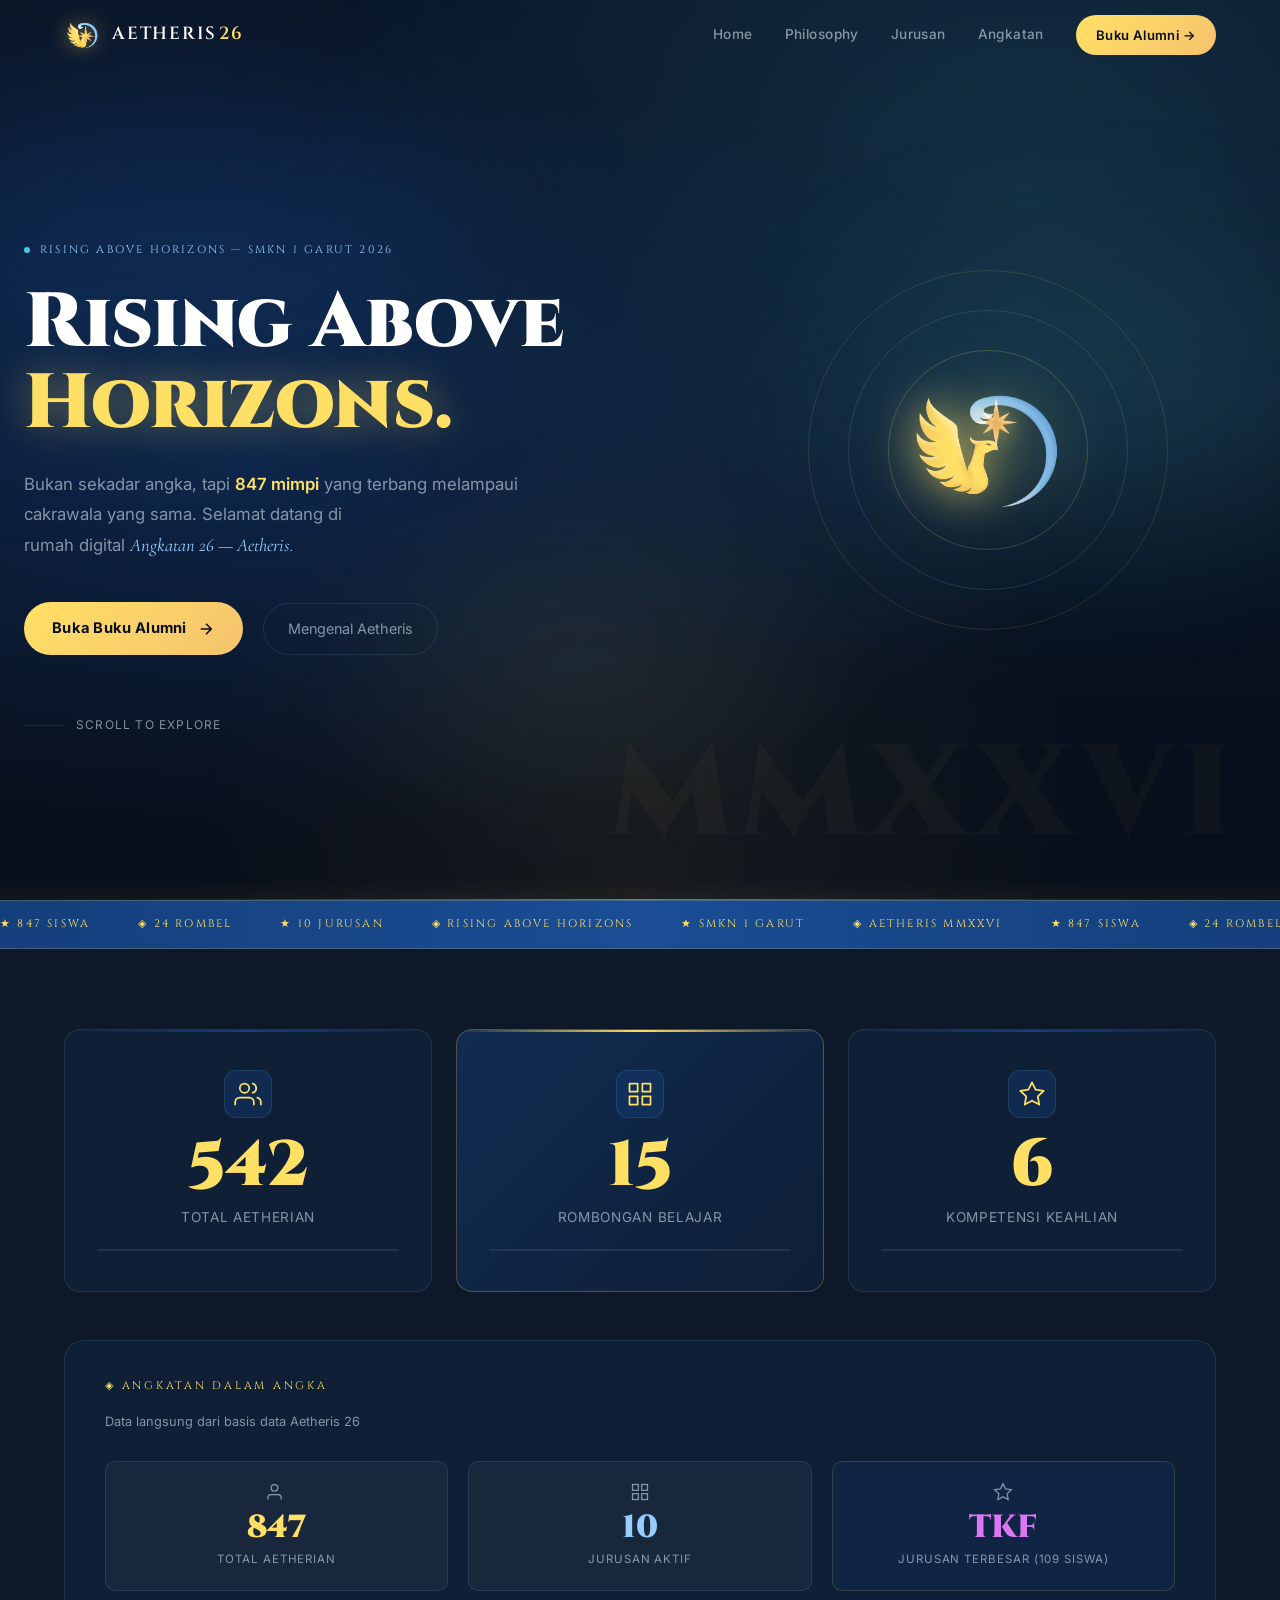
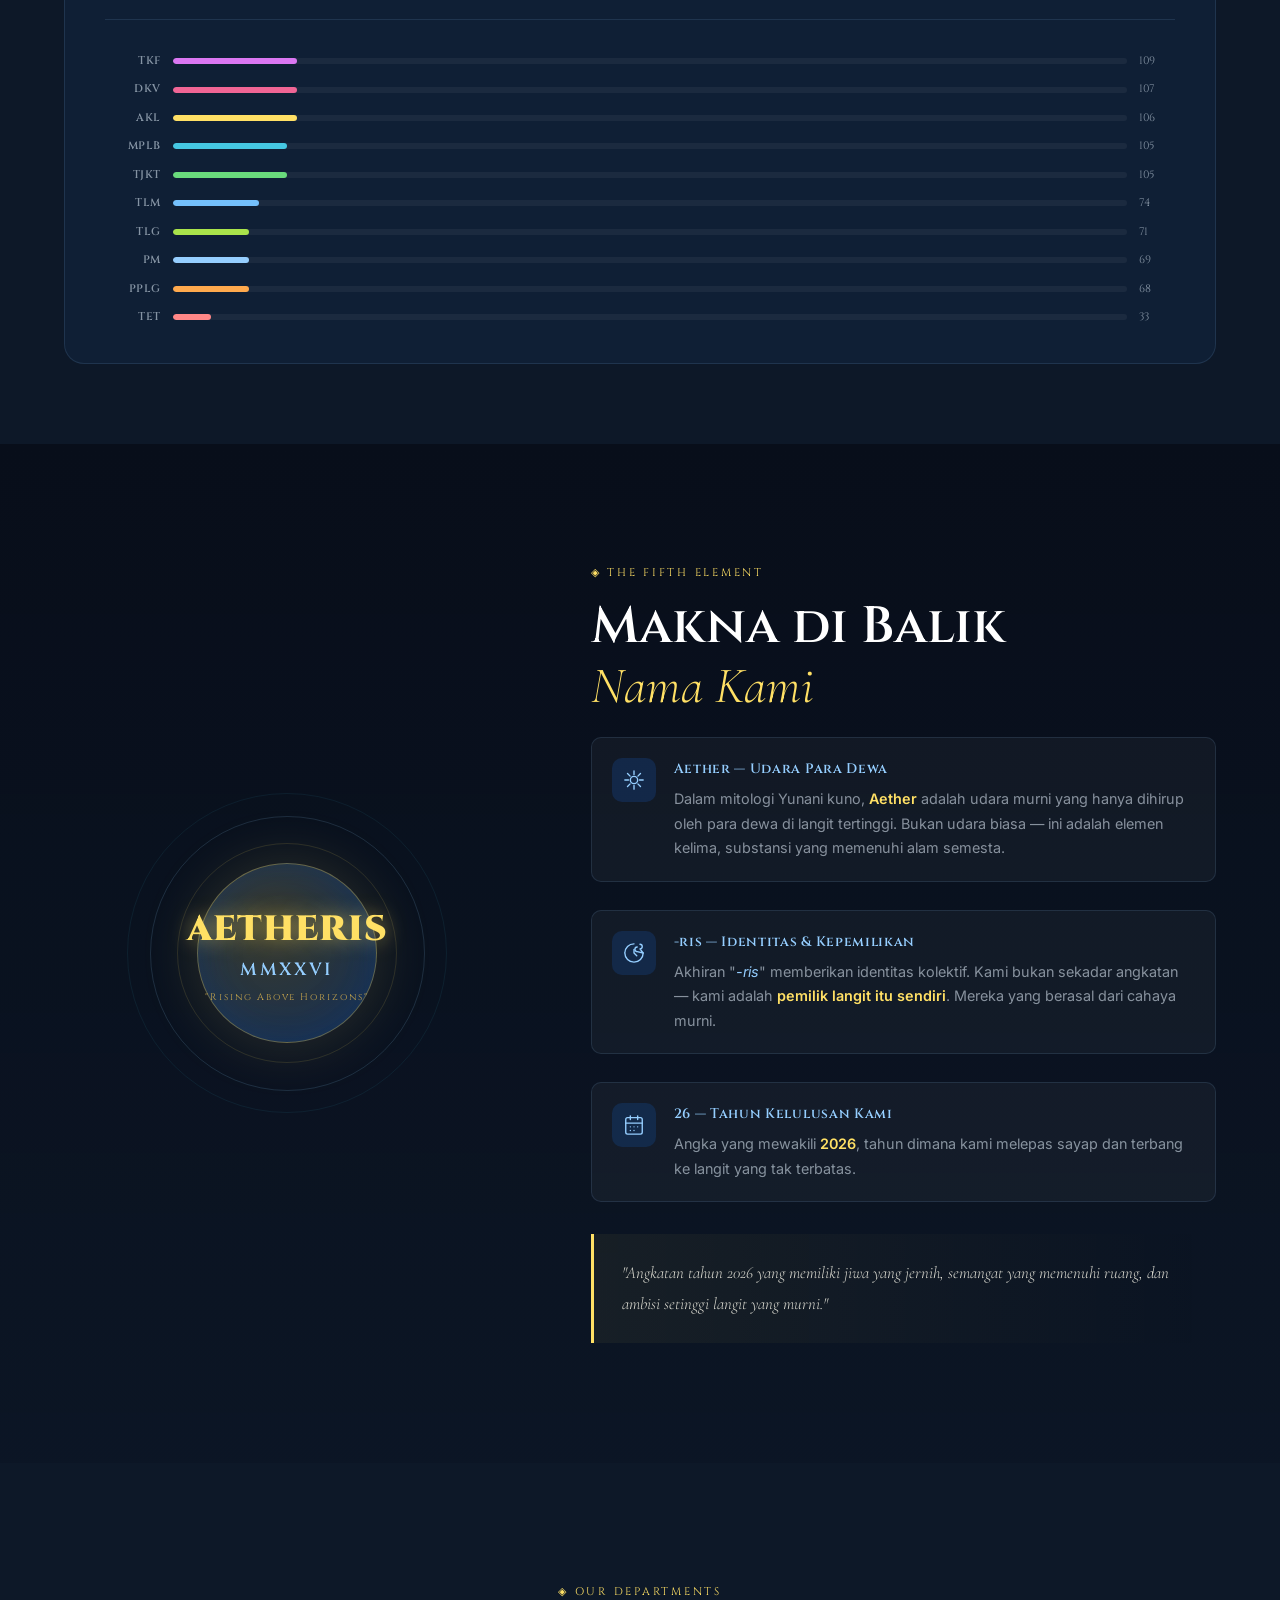
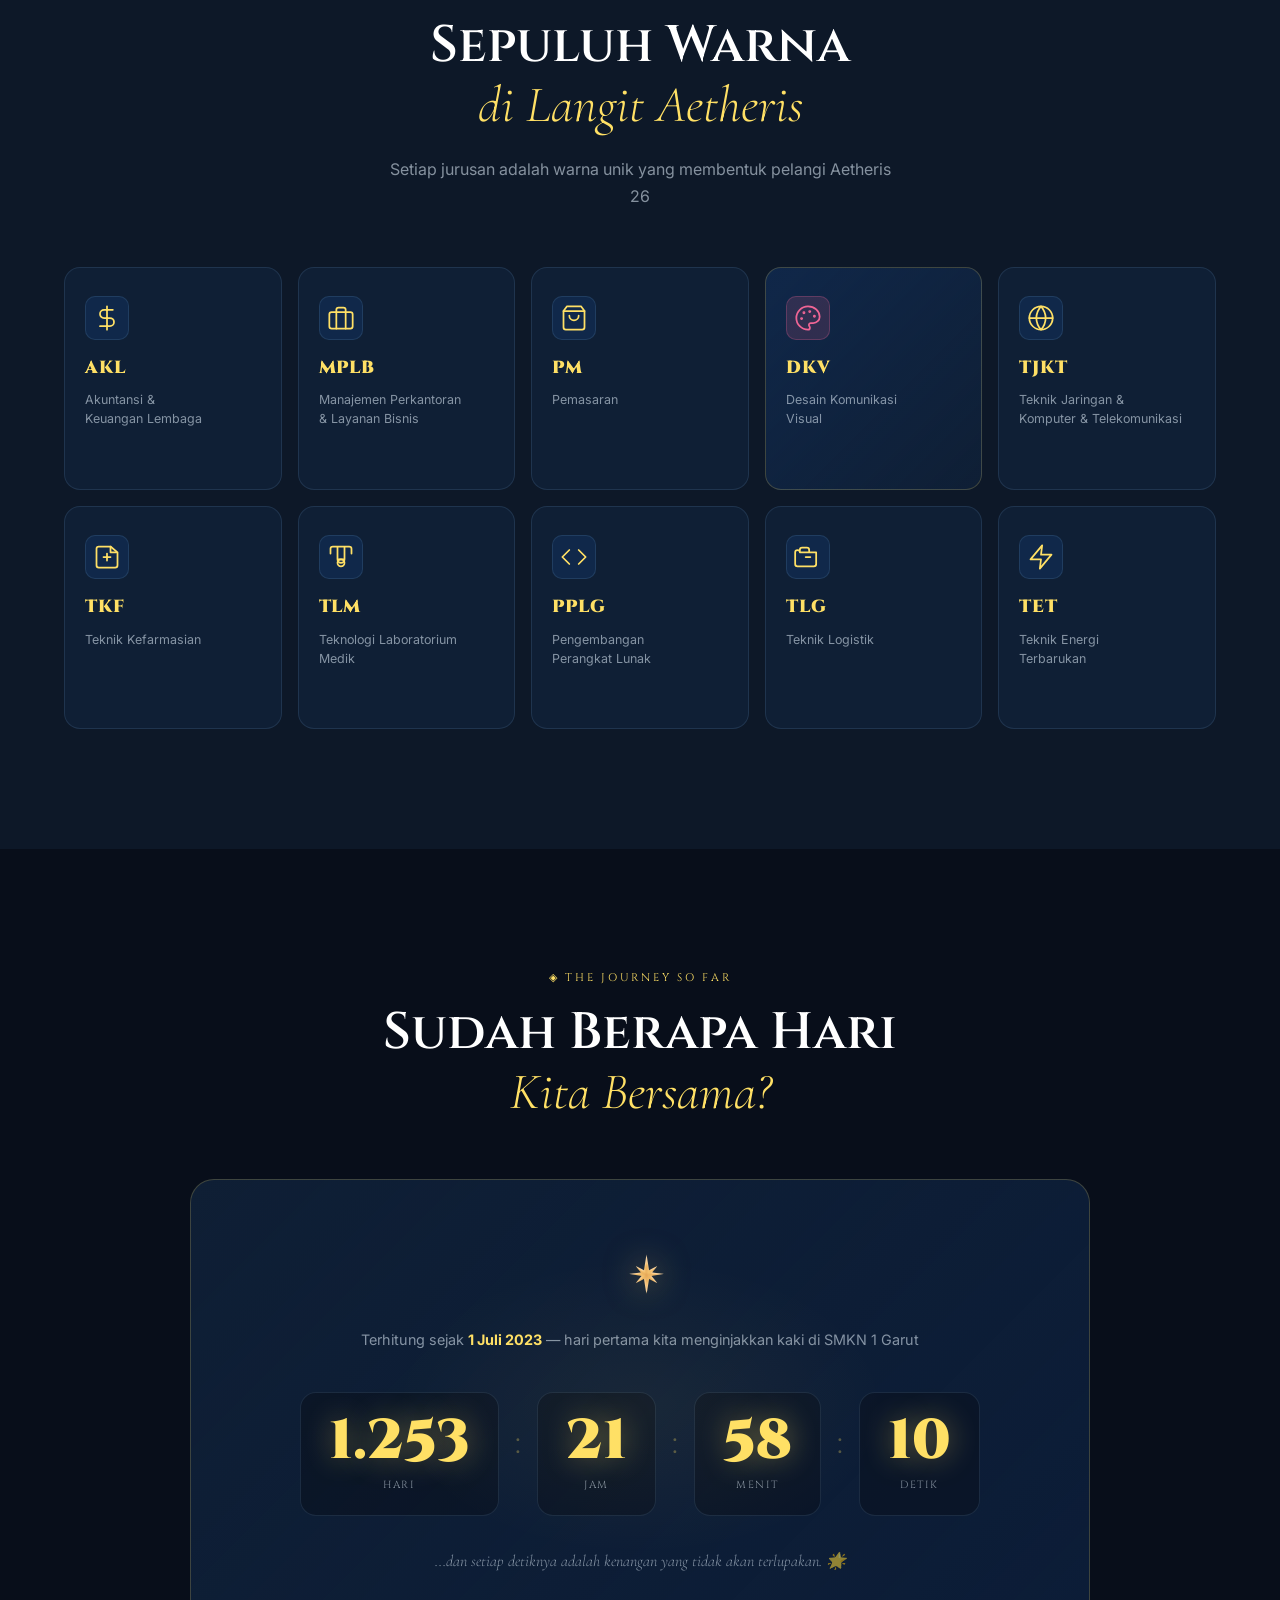
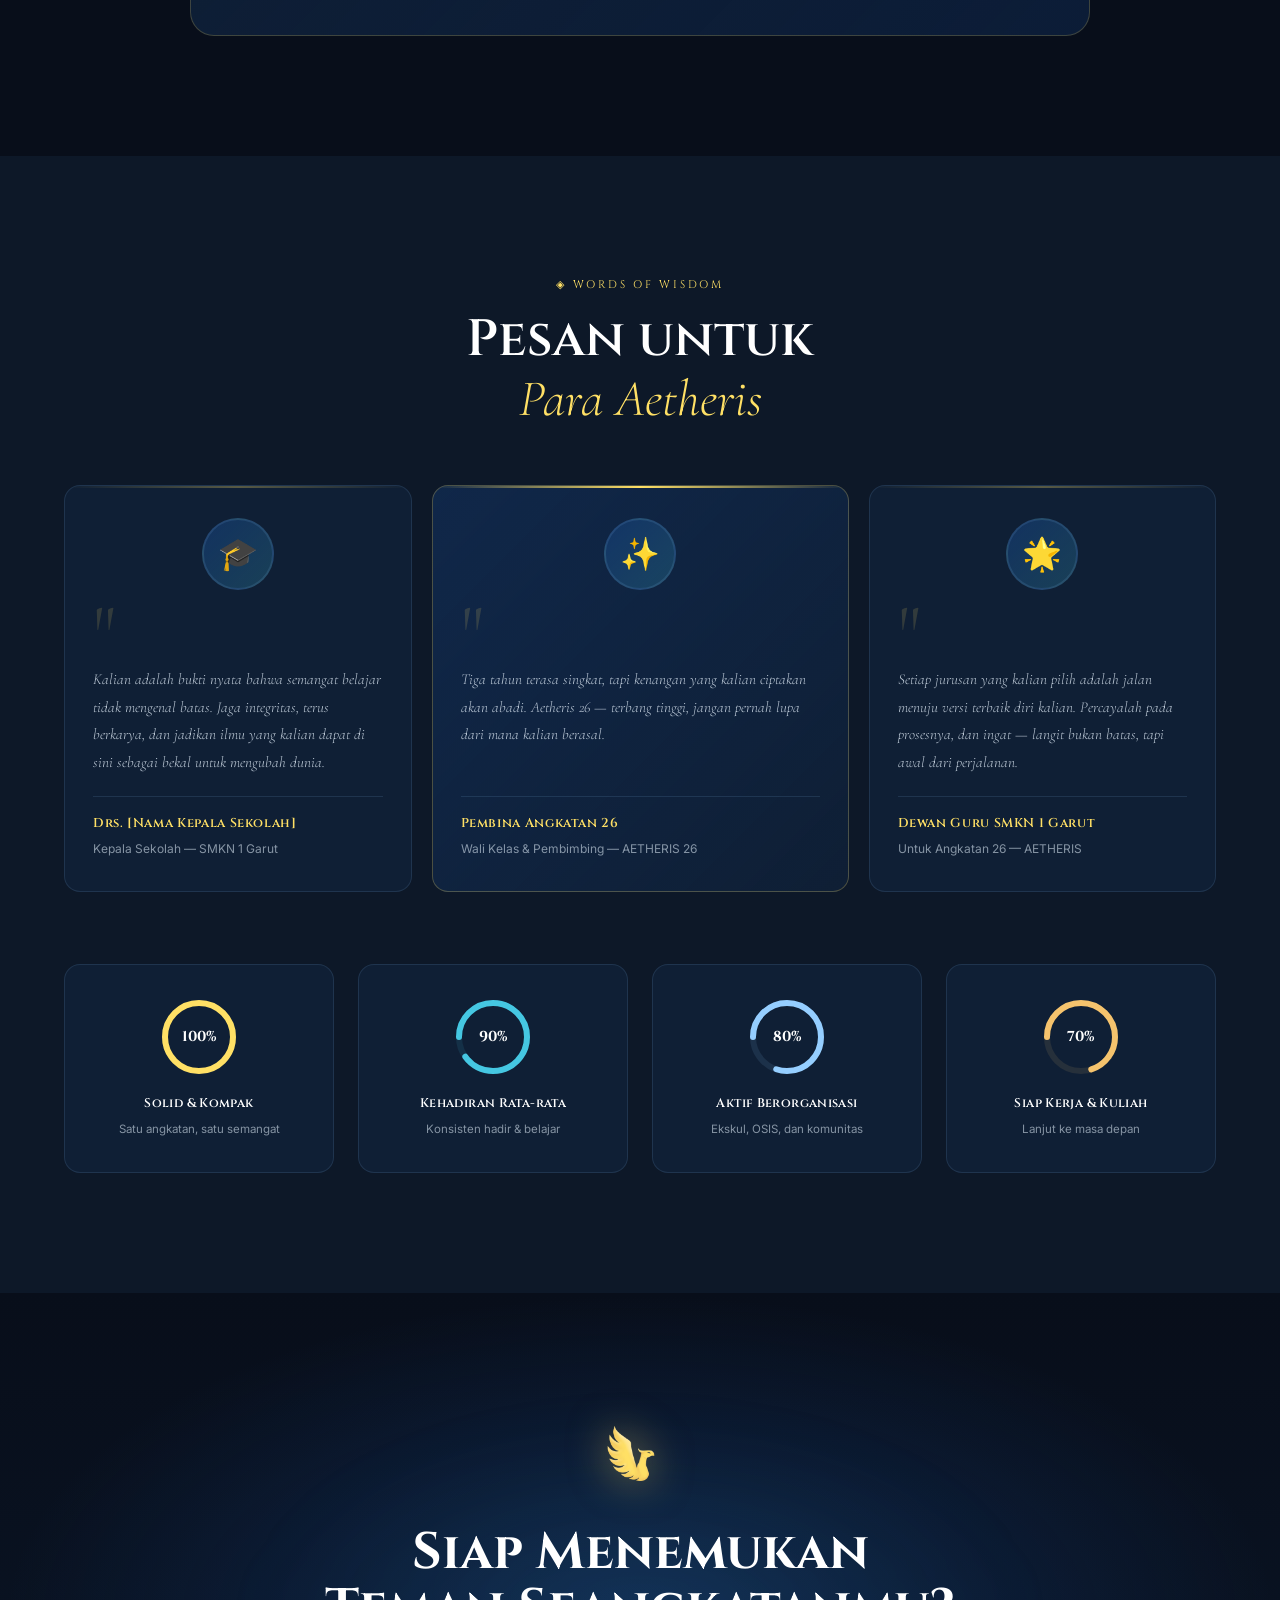
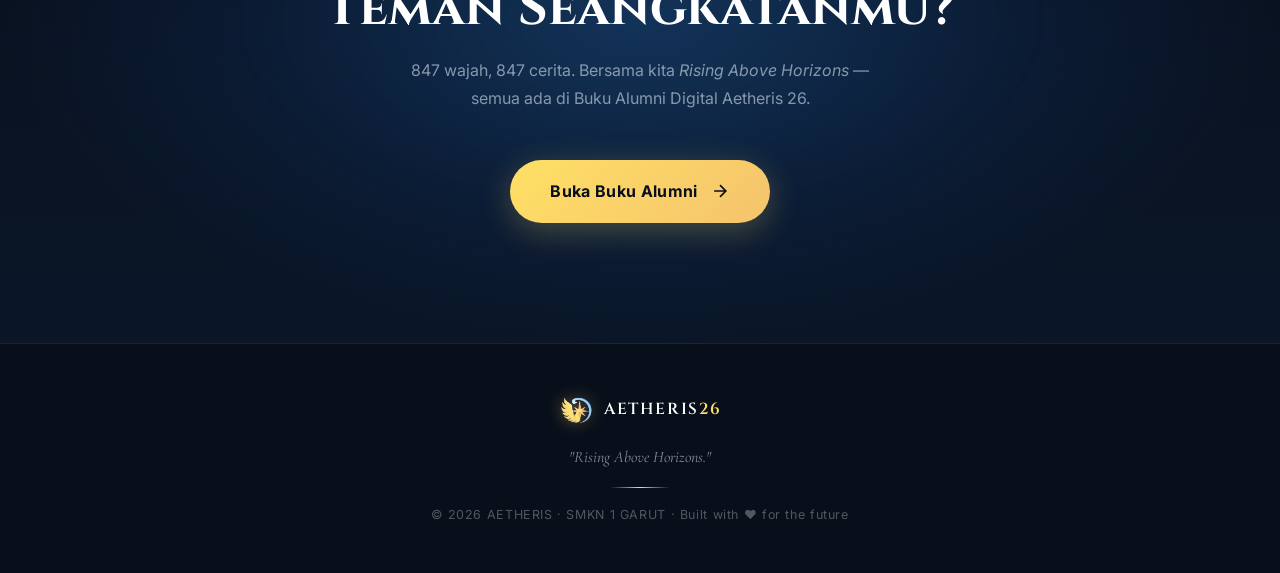
==== index.html @ dcb3aca0 "Add files via upload" ====
<!DOCTYPE html>
<html lang="id">
<head>
    <meta charset="UTF-8">
    <meta name="viewport" content="width=device-width, initial-scale=1.0">
    <title>AETHERIS 26 | Rising Above Horizons</title>
    <link rel="preconnect" href="https://fonts.googleapis.com">
    <link href="https://fonts.googleapis.com/css2?family=Cinzel:wght@400;600;900&family=Inter:wght@300;400;500;600&family=Cormorant+Garamond:ital,wght@0,300;0,600;1,300;1,600&display=swap" rel="stylesheet">
    <link rel="stylesheet" href="assets/css/main.css">
</head>
<body>

    <!-- Particle Canvas Background -->
    <canvas id="starfield" class="starfield"></canvas>

    <!-- NAV -->
    <nav class="glass-nav" id="mainNav">
        <div class="nav-inner">
            <div class="logo">
                <div class="logo-icon">
                    <img src="assets/images/logo-aetheris.png" alt="Aetheris 26 Logo" class="logo-img">
                </div>
                <span class="logo-text">AETHERIS<em>26</em></span>
            </div>
            <div class="nav-links">
                <a href="#hero">Home</a>
                <a href="#philosophy">Philosophy</a>
                <a href="#departments">Jurusan</a>
                <a href="#stats">Angkatan</a>
                <a href="gallery.html" class="nav-cta">Buku Alumni →</a>
            </div>
            <button class="hamburger" id="hamburger" aria-label="Menu">
                <span></span><span></span><span></span>
            </button>
        </div>
        <!-- Mobile Menu -->
        <div class="mobile-menu" id="mobileMenu">
            <a href="#hero">Home</a>
            <a href="#philosophy">Philosophy</a>
            <a href="#departments">Jurusan</a>
            <a href="#stats">Angkatan</a>
            <a href="gallery.html" class="mobile-cta">Buku Alumni →</a>
        </div>
    </nav>

    <!-- HERO SECTION -->
    <section id="hero" class="hero">
        <div class="hero-bg">
            <div class="aurora aurora-1"></div>
            <div class="aurora aurora-2"></div>
            <div class="aurora aurora-3"></div>
        </div>

        <!-- Floating Phoenix Emblem — real assets -->
        <div class="hero-emblem">
            <div class="emblem-ring outer-ring"></div>
            <div class="emblem-ring mid-ring"></div>
            <div class="emblem-ring inner-ring"></div>
            <div class="emblem-core">
                <!-- Ombak (wave/moon) — back layer, blue -->
                <img src="assets/images/ombak.png" alt="" class="emblem-layer emblem-ombak">
                <!-- Burung (phoenix bird) — mid layer -->
                <img src="assets/images/burung.png" alt="" class="emblem-layer emblem-burung">
                <!-- Bintang (star) — front accent -->
                <img src="assets/images/bintang.png" alt="" class="emblem-layer emblem-bintang">
            </div>
        </div>

        <div class="hero-content">
            <div class="hero-badge reveal-up">
                <span class="badge-dot"></span>
                RISING ABOVE HORIZONS — SMKN 1 GARUT 2026
            </div>
            <h1 class="hero-title reveal-up delay-1">
                Rising Above<br>
                <span class="title-accent">Horizons.</span>
            </h1>
            <p class="hero-subtitle reveal-up delay-2">
                Bukan sekadar angka, tapi <strong>847 mimpi</strong> yang terbang melampaui<br>
                cakrawala yang sama. Selamat datang di<br>
                rumah digital <em>Angkatan 26 — Aetheris.</em>
            </p>
            <div class="hero-actions reveal-up delay-3">
                <a href="gallery.html" class="btn-primary">
                    <span>Buka Buku Alumni</span>
                    <svg width="18" height="18" viewBox="0 0 24 24" fill="none" stroke="currentColor" stroke-width="2"><path d="M5 12h14M12 5l7 7-7 7"/></svg>
                </a>
                <a href="#philosophy" class="btn-ghost">Mengenal Aetheris</a>
            </div>

            <!-- Scroll Indicator -->
            <div class="scroll-hint reveal-up delay-4">
                <div class="scroll-line"></div>
                <span>Scroll to explore</span>
            </div>
        </div>

        <!-- Floating Bintang Decorators -->
        <div class="hero-stars-deco">
            <img src="assets/images/bintang.png" alt="" class="deco-star deco-star-1">
            <img src="assets/images/bintang.png" alt="" class="deco-star deco-star-2">
            <img src="assets/images/bintang.png" alt="" class="deco-star deco-star-3">
        </div>

        <!-- Floating year -->
        <div class="floating-year">MMXXVI</div>

        <!-- Horizon line effect -->
        <div class="horizon-line"></div>
    </section>

    <!-- STATS TICKER -->
    <div class="stats-ticker">
        <div class="ticker-track">
            <span>★ 847 SISWA</span>
            <span>◈ 24 ROMBEL</span>
            <span>★ 10 JURUSAN</span>
            <span>◈ RISING ABOVE HORIZONS</span>
            <span>★ SMKN 1 GARUT</span>
            <span>◈ AETHERIS MMXXVI</span>
            <span>★ 847 SISWA</span>
            <span>◈ 24 ROMBEL</span>
            <span>★ 10 JURUSAN</span>
            <span>◈ RISING ABOVE HORIZONS</span>
            <span>★ SMKN 1 GARUT</span>
            <span>◈ AETHERIS MMXXVI</span>
        </div>
    </div>

    <!-- STATS SECTION -->
    <section id="stats" class="stats-section">
        <div class="container">
            <div class="stats-grid">
                <div class="stat-card">
                    <div class="stat-icon-svg">
                        <svg width="28" height="28" viewBox="0 0 24 24" fill="none" stroke="currentColor" stroke-width="1.5" stroke-linecap="round" stroke-linejoin="round"><path d="M17 21v-2a4 4 0 0 0-4-4H5a4 4 0 0 0-4 4v2"/><circle cx="9" cy="7" r="4"/><path d="M23 21v-2a4 4 0 0 0-3-3.87"/><path d="M16 3.13a4 4 0 0 1 0 7.75"/></svg>
                    </div>
                    <h2 class="stat-num" id="statTotal" data-target="847">0</h2>
                    <p class="stat-label">Total Aetherian</p>
                    <div class="stat-bar"><div class="stat-fill" id="fillTotal" style="width:0%"></div></div>
                </div>
                <div class="stat-card featured">
                    <div class="stat-icon-svg">
                        <svg width="28" height="28" viewBox="0 0 24 24" fill="none" stroke="currentColor" stroke-width="1.5" stroke-linecap="round" stroke-linejoin="round"><rect x="3" y="3" width="7" height="7"/><rect x="14" y="3" width="7" height="7"/><rect x="14" y="14" width="7" height="7"/><rect x="3" y="14" width="7" height="7"/></svg>
                    </div>
                    <h2 class="stat-num" id="statRombel" data-target="24">0</h2>
                    <p class="stat-label">Rombongan Belajar</p>
                    <div class="stat-bar"><div class="stat-fill" id="fillRombel" style="width:0%"></div></div>
                </div>
                <div class="stat-card">
                    <div class="stat-icon-svg">
                        <svg width="28" height="28" viewBox="0 0 24 24" fill="none" stroke="currentColor" stroke-width="1.5" stroke-linecap="round" stroke-linejoin="round"><polygon points="12 2 15.09 8.26 22 9.27 17 14.14 18.18 21.02 12 17.77 5.82 21.02 7 14.14 2 9.27 8.91 8.26 12 2"/></svg>
                    </div>
                    <h2 class="stat-num" id="statJurusan" data-target="10">0</h2>
                    <p class="stat-label">Kompetensi Keahlian</p>
                    <div class="stat-bar"><div class="stat-fill" id="fillJurusan" style="width:0%"></div></div>
                </div>
            </div>

            <!-- Dynamic Stats from data.js -->
            <div class="dynamic-stats" id="dynamicStats">
                <!-- Populated by JS -->
            </div>
        </div>
    </section>

    <!-- PHILOSOPHY SECTION -->
    <section id="philosophy" class="philosophy-section">
        <div class="container">
            <div class="phil-layout">
                <div class="phil-visual">
                    <div class="phil-orb">
                        <div class="orb-text">
                            <span class="orb-a">A</span>
                            <span class="orb-e">E</span>
                            <span class="orb-t">T</span>
                            <span class="orb-h">H</span>
                            <span class="orb-h">E</span>
                            <span class="orb-h">R</span>
                            <span class="orb-h">I</span>
                            <span class="orb-h">S</span>
                        </div>
                        <div class="orb-sub">MMXXVI</div>
                        <div class="orb-year">"Rising Above Horizons"</div>
                    </div>
                    <div class="orb-ring r1"></div>
                    <div class="orb-ring r2"></div>
                    <div class="orb-ring r3"></div>
                </div>
                <div class="phil-content">
                    <span class="section-label">◈ THE FIFTH ELEMENT</span>
                    <h2 class="section-title">Makna di Balik<br><em>Nama Kami</em></h2>
                    <div class="phil-block">
                        <div class="phil-icon">
                            <svg width="22" height="22" viewBox="0 0 24 24" fill="none" stroke="currentColor" stroke-width="1.5" stroke-linecap="round" stroke-linejoin="round"><path d="M12 2L12 6M12 18L12 22M4.93 4.93L7.76 7.76M16.24 16.24L19.07 19.07M2 12L6 12M18 12L22 12M4.93 19.07L7.76 16.24M16.24 7.76L19.07 4.93"/><circle cx="12" cy="12" r="4"/></svg>
                        </div>
                        <div>
                            <h4>Aether — Udara Para Dewa</h4>
                            <p>Dalam mitologi Yunani kuno, <strong>Aether</strong> adalah udara murni yang hanya dihirup oleh para dewa di langit tertinggi. Bukan udara biasa — ini adalah elemen kelima, substansi yang memenuhi alam semesta.</p>
                        </div>
                    </div>
                    <div class="phil-block">
                        <div class="phil-icon">
                            <svg width="22" height="22" viewBox="0 0 24 24" fill="none" stroke="currentColor" stroke-width="1.5" stroke-linecap="round" stroke-linejoin="round"><path d="M12 2a10 10 0 1 0 10 10"/><path d="M12 8v4l3 3"/><path d="M18.5 2.5a2.5 2.5 0 0 1 0 5L22 12l-6.5-1.5a2.5 2.5 0 0 1 0-5"/></svg>
                        </div>
                        <div>
                            <h4>-ris — Identitas & Kepemilikan</h4>
                            <p>Akhiran "<em>-ris</em>" memberikan identitas kolektif. Kami bukan sekadar angkatan — kami adalah <strong>pemilik langit itu sendiri</strong>. Mereka yang berasal dari cahaya murni.</p>
                        </div>
                    </div>
                    <div class="phil-block">
                        <div class="phil-icon">
                            <svg width="22" height="22" viewBox="0 0 24 24" fill="none" stroke="currentColor" stroke-width="1.5" stroke-linecap="round" stroke-linejoin="round"><rect x="3" y="4" width="18" height="18" rx="2" ry="2"/><line x1="16" y1="2" x2="16" y2="6"/><line x1="8" y1="2" x2="8" y2="6"/><line x1="3" y1="10" x2="21" y2="10"/><path d="M8 14h.01M12 14h.01M16 14h.01M8 18h.01M12 18h.01"/></svg>
                        </div>
                        <div>
                            <h4>26 — Tahun Kelulusan Kami</h4>
                            <p>Angka yang mewakili <strong>2026</strong>, tahun dimana kami melepas sayap dan terbang ke langit yang tak terbatas.</p>
                        </div>
                    </div>
                    <blockquote class="phil-quote">
                        "Angkatan tahun 2026 yang memiliki jiwa yang jernih, semangat yang memenuhi ruang, dan ambisi setinggi langit yang murni."
                    </blockquote>
                </div>
            </div>
        </div>
    </section>

    <!-- DEPARTMENTS SECTION -->
    <section id="departments" class="dept-section">
        <div class="container">
            <div class="section-header">
                <span class="section-label">◈ OUR DEPARTMENTS</span>
                <h2 class="section-title">Sepuluh Warna<br><em>di Langit Aetheris</em></h2>
                <p class="section-desc">Setiap jurusan adalah warna unik yang membentuk pelangi Aetheris 26</p>
            </div>

            <div class="dept-grid">
                <!-- AKL -->
                <div class="dept-card" data-dept="AKL" onclick="this.querySelector('a').click()"filter=AKL'">
                    <div class="dept-icon">
                        <svg width="28" height="28" viewBox="0 0 24 24" fill="none" stroke="currentColor" stroke-width="1.5" stroke-linecap="round" stroke-linejoin="round"><path d="M12 2v20M17 5H9.5a3.5 3.5 0 0 0 0 7h5a3.5 3.5 0 0 1 0 7H6"/></svg>
                    </div>
                    <div class="dept-code">AKL</div>
                    <div class="dept-name">Akuntansi &<br>Keuangan Lembaga</div>
                    <div class="dept-arrow">
                        <svg width="16" height="16" viewBox="0 0 24 24" fill="none" stroke="currentColor" stroke-width="2"><path d="M5 12h14M12 5l7 7-7 7"/></svg>
                    </div>
                    <div class="dept-glow"></div>
                </div>
                <!-- MPLB -->
                <div class="dept-card" data-dept="MPL" onclick="this.querySelector('a').click()"filter=MPL'">
                    <div class="dept-icon">
                        <svg width="28" height="28" viewBox="0 0 24 24" fill="none" stroke="currentColor" stroke-width="1.5" stroke-linecap="round" stroke-linejoin="round"><rect x="2" y="7" width="20" height="14" rx="2"/><path d="M16 21V5a2 2 0 0 0-2-2h-4a2 2 0 0 0-2 2v16"/></svg>
                    </div>
                    <div class="dept-code">MPLB</div>
                    <div class="dept-name">Manajemen Perkantoran<br>& Layanan Bisnis</div>
                    <div class="dept-arrow">
                        <svg width="16" height="16" viewBox="0 0 24 24" fill="none" stroke="currentColor" stroke-width="2"><path d="M5 12h14M12 5l7 7-7 7"/></svg>
                    </div>
                    <div class="dept-glow"></div>
                </div>
                <!-- PM -->
                <div class="dept-card" data-dept="PM" onclick="this.querySelector('a').click()"filter=PM'">
                    <div class="dept-icon">
                        <svg width="28" height="28" viewBox="0 0 24 24" fill="none" stroke="currentColor" stroke-width="1.5" stroke-linecap="round" stroke-linejoin="round"><path d="M6 2 3 6v14a2 2 0 0 0 2 2h14a2 2 0 0 0 2-2V6l-3-4z"/><line x1="3" y1="6" x2="21" y2="6"/><path d="M16 10a4 4 0 0 1-8 0"/></svg>
                    </div>
                    <div class="dept-code">PM</div>
                    <div class="dept-name">Pemasaran</div>
                    <div class="dept-arrow">
                        <svg width="16" height="16" viewBox="0 0 24 24" fill="none" stroke="currentColor" stroke-width="2"><path d="M5 12h14M12 5l7 7-7 7"/></svg>
                    </div>
                    <div class="dept-glow"></div>
                </div>
                <!-- DKV -->
                <div class="dept-card featured-dept" data-dept="DKV" onclick="this.querySelector('a').click()"filter=DKV'">
                    <div class="dept-icon">
                        <svg width="28" height="28" viewBox="0 0 24 24" fill="none" stroke="currentColor" stroke-width="1.5" stroke-linecap="round" stroke-linejoin="round"><circle cx="13.5" cy="6.5" r=".5" fill="currentColor"/><circle cx="17.5" cy="10.5" r=".5" fill="currentColor"/><circle cx="8.5" cy="7.5" r=".5" fill="currentColor"/><circle cx="6.5" cy="12.5" r=".5" fill="currentColor"/><path d="M12 2C6.5 2 2 6.5 2 12s4.5 10 10 10c.926 0 1.648-.746 1.648-1.688 0-.437-.18-.835-.437-1.125-.29-.289-.438-.652-.438-1.125a1.64 1.64 0 0 1 1.668-1.668h1.996c3.051 0 5.555-2.503 5.555-5.554C21.965 6.012 17.461 2 12 2z"/></svg>
                    </div>
                    <div class="dept-code">DKV</div>
                    <div class="dept-name">Desain Komunikasi<br>Visual</div>
                    <div class="dept-arrow">
                        <svg width="16" height="16" viewBox="0 0 24 24" fill="none" stroke="currentColor" stroke-width="2"><path d="M5 12h14M12 5l7 7-7 7"/></svg>
                    </div>
                    <div class="dept-glow"></div>
                </div>
                <!-- TJKT -->
                <div class="dept-card" data-dept="TJK" onclick="this.querySelector('a').click()"filter=TJK'">
                    <div class="dept-icon">
                        <svg width="28" height="28" viewBox="0 0 24 24" fill="none" stroke="currentColor" stroke-width="1.5" stroke-linecap="round" stroke-linejoin="round"><circle cx="12" cy="12" r="10"/><line x1="2" y1="12" x2="22" y2="12"/><path d="M12 2a15.3 15.3 0 0 1 4 10 15.3 15.3 0 0 1-4 10 15.3 15.3 0 0 1-4-10 15.3 15.3 0 0 1 4-10z"/></svg>
                    </div>
                    <div class="dept-code">TJKT</div>
                    <div class="dept-name">Teknik Jaringan &<br>Komputer & Telekomunikasi</div>
                    <div class="dept-arrow">
                        <svg width="16" height="16" viewBox="0 0 24 24" fill="none" stroke="currentColor" stroke-width="2"><path d="M5 12h14M12 5l7 7-7 7"/></svg>
                    </div>
                    <div class="dept-glow"></div>
                </div>
                <!-- TKF -->
                <div class="dept-card" data-dept="TKF" onclick="this.querySelector('a').click()"filter=TKF'">
                    <div class="dept-icon">
                        <svg width="28" height="28" viewBox="0 0 24 24" fill="none" stroke="currentColor" stroke-width="1.5" stroke-linecap="round" stroke-linejoin="round"><path d="M8 3H5a2 2 0 0 0-2 2v14a2 2 0 0 0 2 2h14a2 2 0 0 0 2-2V8L15 3z"/><polyline points="15 3 15 8 20 8"/><path d="M9 12h6M12 9v6"/></svg>
                    </div>
                    <div class="dept-code">TKF</div>
                    <div class="dept-name">Teknik Kefarmasian</div>
                    <div class="dept-arrow">
                        <svg width="16" height="16" viewBox="0 0 24 24" fill="none" stroke="currentColor" stroke-width="2"><path d="M5 12h14M12 5l7 7-7 7"/></svg>
                    </div>
                    <div class="dept-glow"></div>
                </div>
                <!-- TLM -->
                <div class="dept-card" data-dept="TLM" onclick="this.querySelector('a').click()"filter=TLM'">
                    <div class="dept-icon">
                        <svg width="28" height="28" viewBox="0 0 24 24" fill="none" stroke="currentColor" stroke-width="1.5" stroke-linecap="round" stroke-linejoin="round"><path d="M9 3H5a2 2 0 0 0-2 2v4m6-6h10a2 2 0 0 1 2 2v4M9 3v11m0 0a3 3 0 1 0 6 0M9 14h6m0 0V3"/><circle cx="12" cy="17" r="3"/></svg>
                    </div>
                    <div class="dept-code">TLM</div>
                    <div class="dept-name">Teknologi Laboratorium<br>Medik</div>
                    <div class="dept-arrow">
                        <svg width="16" height="16" viewBox="0 0 24 24" fill="none" stroke="currentColor" stroke-width="2"><path d="M5 12h14M12 5l7 7-7 7"/></svg>
                    </div>
                    <div class="dept-glow"></div>
                </div>
                <!-- PPLG -->
                <div class="dept-card" data-dept="PPL" onclick="this.querySelector('a').click()"filter=PPL'">
                    <div class="dept-icon">
                        <svg width="28" height="28" viewBox="0 0 24 24" fill="none" stroke="currentColor" stroke-width="1.5" stroke-linecap="round" stroke-linejoin="round"><polyline points="16 18 22 12 16 6"/><polyline points="8 6 2 12 8 18"/></svg>
                    </div>
                    <div class="dept-code">PPLG</div>
                    <div class="dept-name">Pengembangan<br>Perangkat Lunak</div>
                    <div class="dept-arrow">
                        <svg width="16" height="16" viewBox="0 0 24 24" fill="none" stroke="currentColor" stroke-width="2"><path d="M5 12h14M12 5l7 7-7 7"/></svg>
                    </div>
                    <div class="dept-glow"></div>
                </div>
                <!-- TLG -->
                <div class="dept-card" data-dept="TLG" onclick="this.querySelector('a').click()"filter=TLG'">
                    <div class="dept-icon">
                        <svg width="28" height="28" viewBox="0 0 24 24" fill="none" stroke="currentColor" stroke-width="1.5" stroke-linecap="round" stroke-linejoin="round"><path d="M5 8h14M5 8a2 2 0 1 0-4 0v10a2 2 0 0 0 2 2h14a2 2 0 0 0 2-2V8m-14 0V6a2 2 0 0 1 2-2h4a2 2 0 0 1 2 2v2"/><line x1="10" y1="12" x2="14" y2="12"/></svg>
                    </div>
                    <div class="dept-code">TLG</div>
                    <div class="dept-name">Teknik Logistik</div>
                    <div class="dept-arrow">
                        <svg width="16" height="16" viewBox="0 0 24 24" fill="none" stroke="currentColor" stroke-width="2"><path d="M5 12h14M12 5l7 7-7 7"/></svg>
                    </div>
                    <div class="dept-glow"></div>
                </div>
                <!-- TET -->
                <div class="dept-card" data-dept="TET" onclick="this.querySelector('a').click()"filter=TET'">
                    <div class="dept-icon">
                        <svg width="28" height="28" viewBox="0 0 24 24" fill="none" stroke="currentColor" stroke-width="1.5" stroke-linecap="round" stroke-linejoin="round"><path d="M13 2L3 14h9l-1 8 10-12h-9l1-8z"/></svg>
                    </div>
                    <div class="dept-code">TET</div>
                    <div class="dept-name">Teknik Energi<br>Terbarukan</div>
                    <div class="dept-arrow">
                        <svg width="16" height="16" viewBox="0 0 24 24" fill="none" stroke="currentColor" stroke-width="2"><path d="M5 12h14M12 5l7 7-7 7"/></svg>
                    </div>
                    <div class="dept-glow"></div>
                </div>
            </div>
        </div>
    </section>

    <!-- ===== COUNTDOWN SECTION ===== -->
    <section id="countdown" class="countdown-section">
        <div class="container">
            <div class="section-header">
                <span class="section-label">◈ THE JOURNEY SO FAR</span>
                <h2 class="section-title">Sudah Berapa Hari<br><em>Kita Bersama?</em></h2>
            </div>
            <div class="countdown-card">
                <div class="cd-bg-glow"></div>
                <div class="cd-phoenix">
                    <img src="assets/images/bintang.png" alt="Bintang Aetheris" style="width:100%;height:100%;object-fit:contain;mix-blend-mode:screen;">
                </div>
                <div class="cd-info">
                    <p class="cd-sub">Terhitung sejak <strong>1 Juli 2023</strong> — hari pertama kita menginjakkan kaki di SMKN 1 Garut</p>
                </div>
                <div class="cd-boxes">
                    <div class="cd-box">
                        <span class="cd-num" id="cdDays">0</span>
                        <span class="cd-label">Hari</span>
                    </div>
                    <div class="cd-sep">:</div>
                    <div class="cd-box">
                        <span class="cd-num" id="cdHours">00</span>
                        <span class="cd-label">Jam</span>
                    </div>
                    <div class="cd-sep">:</div>
                    <div class="cd-box">
                        <span class="cd-num" id="cdMinutes">00</span>
                        <span class="cd-label">Menit</span>
                    </div>
                    <div class="cd-sep">:</div>
                    <div class="cd-box">
                        <span class="cd-num" id="cdSeconds">00</span>
                        <span class="cd-label">Detik</span>
                    </div>
                </div>
                <p class="cd-tagline">...dan setiap detiknya adalah kenangan yang tidak akan terlupakan. 🌟</p>
            </div>
        </div>
    </section>

    <!-- ===== TEACHER'S MESSAGE ===== -->
    <section id="legacy" class="teacher-section">
        <div class="container">
            <div class="section-header">
                <span class="section-label">◈ WORDS OF WISDOM</span>
                <h2 class="section-title">Pesan untuk<br><em>Para Aetheris</em></h2>
            </div>

            <div class="teacher-grid">
                <!-- Card 1 -->
                <div class="teacher-card">
                    <div class="teacher-avatar">
                        <div class="avatar-placeholder">🎓</div>
                    </div>
                    <div class="teacher-quote">
                        <div class="quote-mark">"</div>
                        <p>Kalian adalah bukti nyata bahwa semangat belajar tidak mengenal batas. Jaga integritas, terus berkarya, dan jadikan ilmu yang kalian dapat di sini sebagai bekal untuk mengubah dunia.</p>
                    </div>
                    <div class="teacher-info">
                        <div class="teacher-name">Drs. [Nama Kepala Sekolah]</div>
                        <div class="teacher-role">Kepala Sekolah — SMKN 1 Garut</div>
                    </div>
                </div>

                <!-- Card 2 -->
                <div class="teacher-card featured-teacher">
                    <div class="teacher-avatar">
                        <div class="avatar-placeholder">✨</div>
                    </div>
                    <div class="teacher-quote">
                        <div class="quote-mark">"</div>
                        <p>Tiga tahun terasa singkat, tapi kenangan yang kalian ciptakan akan abadi. Aetheris 26 — terbang tinggi, jangan pernah lupa dari mana kalian berasal.</p>
                    </div>
                    <div class="teacher-info">
                        <div class="teacher-name">Pembina Angkatan 26</div>
                        <div class="teacher-role">Wali Kelas & Pembimbing — AETHERIS 26</div>
                    </div>
                </div>

                <!-- Card 3 -->
                <div class="teacher-card">
                    <div class="teacher-avatar">
                        <div class="avatar-placeholder">🌟</div>
                    </div>
                    <div class="teacher-quote">
                        <div class="quote-mark">"</div>
                        <p>Setiap jurusan yang kalian pilih adalah jalan menuju versi terbaik diri kalian. Percayalah pada prosesnya, dan ingat — langit bukan batas, tapi awal dari perjalanan.</p>
                    </div>
                    <div class="teacher-info">
                        <div class="teacher-name">Dewan Guru SMKN 1 Garut</div>
                        <div class="teacher-role">Untuk Angkatan 26 — AETHERIS</div>
                    </div>
                </div>
            </div>

            <!-- Achievement Stats -->
            <div class="achievement-row">
                <div class="ach-item">
                    <div class="ach-ring">
                        <svg viewBox="0 0 80 80" class="ach-svg">
                            <circle cx="40" cy="40" r="34" fill="none" stroke="rgba(255,224,101,0.1)" stroke-width="6"/>
                            <circle cx="40" cy="40" r="34" fill="none" stroke="#FFE065" stroke-width="6"
                                stroke-dasharray="213.6" stroke-dashoffset="0"
                                stroke-linecap="round" transform="rotate(-90 40 40)" class="ach-circle"/>
                        </svg>
                        <span class="ach-pct">100%</span>
                    </div>
                    <div class="ach-label">Solid & Kompak</div>
                    <div class="ach-sub">Satu angkatan, satu semangat</div>
                </div>
                <div class="ach-item">
                    <div class="ach-ring">
                        <svg viewBox="0 0 80 80" class="ach-svg">
                            <circle cx="40" cy="40" r="34" fill="none" stroke="rgba(69,199,226,0.1)" stroke-width="6"/>
                            <circle cx="40" cy="40" r="34" fill="none" stroke="#45C7E2" stroke-width="6"
                                stroke-dasharray="213.6" stroke-dashoffset="21.4"
                                stroke-linecap="round" transform="rotate(-90 40 40)" class="ach-circle"/>
                        </svg>
                        <span class="ach-pct">90%</span>
                    </div>
                    <div class="ach-label">Kehadiran Rata-rata</div>
                    <div class="ach-sub">Konsisten hadir & belajar</div>
                </div>
                <div class="ach-item">
                    <div class="ach-ring">
                        <svg viewBox="0 0 80 80" class="ach-svg">
                            <circle cx="40" cy="40" r="34" fill="none" stroke="rgba(149,206,255,0.1)" stroke-width="6"/>
                            <circle cx="40" cy="40" r="34" fill="none" stroke="#95CEFF" stroke-width="6"
                                stroke-dasharray="213.6" stroke-dashoffset="42.7"
                                stroke-linecap="round" transform="rotate(-90 40 40)" class="ach-circle"/>
                        </svg>
                        <span class="ach-pct">80%</span>
                    </div>
                    <div class="ach-label">Aktif Berorganisasi</div>
                    <div class="ach-sub">Ekskul, OSIS, dan komunitas</div>
                </div>
                <div class="ach-item">
                    <div class="ach-ring">
                        <svg viewBox="0 0 80 80" class="ach-svg">
                            <circle cx="40" cy="40" r="34" fill="none" stroke="rgba(245,195,109,0.1)" stroke-width="6"/>
                            <circle cx="40" cy="40" r="34" fill="none" stroke="#F5C36D" stroke-width="6"
                                stroke-dasharray="213.6" stroke-dashoffset="64.1"
                                stroke-linecap="round" transform="rotate(-90 40 40)" class="ach-circle"/>
                        </svg>
                        <span class="ach-pct">70%</span>
                    </div>
                    <div class="ach-label">Siap Kerja & Kuliah</div>
                    <div class="ach-sub">Lanjut ke masa depan</div>
                </div>
            </div>
        </div>
    </section>

    <!-- CTA SECTION -->
    <section class="cta-section">
        <div class="cta-bg">
            <div class="cta-aurora"></div>
        </div>
        <div class="container cta-content">
            <div class="phoenix-small">
                <img src="assets/images/burung.png" alt="Phoenix Aetheris" style="width:100%;height:100%;object-fit:contain;mix-blend-mode:screen;">
            </div>
            <h2 class="cta-title">Siap Menemukan<br>Teman Seangkatanmu?</h2>
            <p class="cta-sub">847 wajah, 847 cerita. Bersama kita <em>Rising Above Horizons</em> — semua ada di Buku Alumni Digital Aetheris 26.</p>
            <a href="gallery.html" class="btn-cta-main">
                Buka Buku Alumni
                <svg width="20" height="20" viewBox="0 0 24 24" fill="none" stroke="currentColor" stroke-width="2"><path d="M5 12h14M12 5l7 7-7 7"/></svg>
            </a>
        </div>
    </section>

    <!-- FOOTER -->
    <footer class="footer">
        <div class="container footer-inner">
            <div class="footer-logo">
                <img src="assets/images/logo-aetheris.png" alt="Aetheris 26" class="footer-logo-img">
                <span>AETHERIS<em>26</em></span>
            </div>
            <p class="footer-tagline">"Rising Above Horizons."</p>
            <div class="footer-divider"></div>
            <p class="footer-copy">&copy; 2026 AETHERIS · SMKN 1 GARUT · Built with ♥ for the future</p>
        </div>
    </footer>

    <script src="data/data.js"></script>
    <script>
    // ============ STARFIELD CANVAS ============
    const canvas = document.getElementById('starfield');
    const ctx = canvas.getContext('2d');
    let stars = [];

    function resizeCanvas() {
        canvas.width = window.innerWidth;
        canvas.height = window.innerHeight;
    }

    function initStars() {
        stars = [];
        for (let i = 0; i < 120; i++) {
            stars.push({
                x: Math.random() * canvas.width,
                y: Math.random() * canvas.height,
                r: Math.random() * 1.5 + 0.3,
                a: Math.random(),
                speed: Math.random() * 0.3 + 0.1,
                drift: (Math.random() - 0.5) * 0.2,
            });
        }
    }

    function animateStars() {
        ctx.clearRect(0, 0, canvas.width, canvas.height);
        stars.forEach(s => {
            s.a += s.speed * 0.01;
            if (s.a > 1) s.a = 0;
            s.x += s.drift;
            if (s.x < 0) s.x = canvas.width;
            if (s.x > canvas.width) s.x = 0;

            const alpha = Math.abs(Math.sin(s.a * Math.PI));
            ctx.beginPath();
            ctx.arc(s.x, s.y, s.r, 0, Math.PI * 2);
            ctx.fillStyle = `rgba(255, 224, 101, ${alpha * 0.7})`;
            ctx.fill();
        });
        requestAnimationFrame(animateStars);
    }

    resizeCanvas();
    initStars();
    animateStars();
    window.addEventListener('resize', () => { resizeCanvas(); initStars(); });

    // ============ COUNTER ANIMATION ============
    function animateCounter(el) {
        const target = parseInt(el.dataset.target);
        const duration = 1800;
        const step = target / (duration / 16);
        let current = 0;

        const timer = setInterval(() => {
            current += step;
            if (current >= target) {
                current = target;
                clearInterval(timer);
            }
            el.textContent = Math.floor(current).toLocaleString('id-ID');
        }, 16);
    }

    // ============ DYNAMIC STATS FROM data.js ============
    function buildDynamicStats() {
        if (typeof dataAngkatan === 'undefined') return;

        const total = dataAngkatan.length;

        // Update real total from data
        const statTotalEl = document.getElementById('statTotal');
        if (statTotalEl) statTotalEl.dataset.target = total;

        // Count per dept
        const deptCounts = {};
        const DEPT_LABELS = {
            AKL:'AKL', MPL:'MPLB', PM:'PM', DKV:'DKV', TJK:'TJKT',
            TKF:'TKF', TLM:'TLM', PPL:'PPLG', TLG:'TLG', TET:'TET'
        };

        function getDept(kelas) {
            const k = kelas.toUpperCase();
            if (k.includes('AKL')) return 'AKL';
            if (k.includes('MPL')) return 'MPL';
            if (k.includes('PM')) return 'PM';
            if (k.includes('DKV')) return 'DKV';
            if (k.includes('TJK') || k.includes('TJKT')) return 'TJK';
            if (k.includes('TKF')) return 'TKF';
            if (k.includes('TLM')) return 'TLM';
            if (k.includes('PPL')) return 'PPL';
            if (k.includes('TLG')) return 'TLG';
            if (k.includes('TET')) return 'TET';
            return 'LAIN';
        }

        dataAngkatan.forEach(s => {
            const dept = getDept(s.kelas);
            deptCounts[dept] = (deptCounts[dept] || 0) + 1;
        });

        // Find top dept
        const sorted = Object.entries(deptCounts).sort((a,b) => b[1]-a[1]);
        const topDept = sorted[0];

        // Build dynamic stats row
        const container = document.getElementById('dynamicStats');
        if (!container) return;

        const DEPT_COLORS = {
            AKL:'#FFE065', MPL:'#45C7E2', PM:'#95CEFF', DKV:'#f06595',
            TJK:'#69db7c', TKF:'#da77f2', TLM:'#74c0fc', PPL:'#ffa94d',
            TLG:'#a9e34b', TET:'#ff8787'
        };

        container.innerHTML = `
            <div class="dyn-header">
                <span class="section-label">◈ ANGKATAN DALAM ANGKA</span>
                <p class="dyn-sub">Data langsung dari basis data Aetheris 26</p>
            </div>
            <div class="dyn-row">
                <div class="dyn-item">
                    <div class="dyn-icon">
                        <svg width="20" height="20" viewBox="0 0 24 24" fill="none" stroke="currentColor" stroke-width="1.5"><path d="M17 21v-2a4 4 0 0 0-4-4H5a4 4 0 0 0-4 4v2"/><circle cx="9" cy="7" r="4"/></svg>
                    </div>
                    <span class="dyn-num" style="color:var(--gold)">${total.toLocaleString('id-ID')}</span>
                    <span class="dyn-label">Total Aetherian</span>
                </div>
                <div class="dyn-item">
                    <div class="dyn-icon">
                        <svg width="20" height="20" viewBox="0 0 24 24" fill="none" stroke="currentColor" stroke-width="1.5"><rect x="3" y="3" width="7" height="7"/><rect x="14" y="3" width="7" height="7"/><rect x="3" y="14" width="7" height="7"/><rect x="14" y="14" width="7" height="7"/></svg>
                    </div>
                    <span class="dyn-num" style="color:var(--sky)">${Object.keys(deptCounts).length}</span>
                    <span class="dyn-label">Jurusan Aktif</span>
                </div>
                <div class="dyn-item dyn-top">
                    <div class="dyn-icon">
                        <svg width="20" height="20" viewBox="0 0 24 24" fill="none" stroke="currentColor" stroke-width="1.5"><polygon points="12 2 15.09 8.26 22 9.27 17 14.14 18.18 21.02 12 17.77 5.82 21.02 7 14.14 2 9.27 8.91 8.26 12 2"/></svg>
                    </div>
                    <span class="dyn-num" style="color:${DEPT_COLORS[topDept[0]] || '#FFE065'}">${DEPT_LABELS[topDept[0]] || topDept[0]}</span>
                    <span class="dyn-label">Jurusan Terbesar (${topDept[1]} siswa)</span>
                </div>
            </div>

            <div class="dept-bar-chart">
                ${sorted.map(([dept, count]) => {
                    const pct = Math.round((count / total) * 100);
                    const color = DEPT_COLORS[dept] || '#FFE065';
                    const label = DEPT_LABELS[dept] || dept;
                    return `
                    <div class="bar-row">
                        <span class="bar-label">${label}</span>
                        <div class="bar-track">
                            <div class="bar-fill" style="width:0%;background:${color}" data-width="${pct}"></div>
                        </div>
                        <span class="bar-count">${count}</span>
                    </div>`;
                }).join('')}
            </div>
        `;
    }

    // ============ INTERSECTION OBSERVER ============
    const io = new IntersectionObserver((entries) => {
        entries.forEach(entry => {
            if (entry.isIntersecting) {
                entry.target.classList.add('visible');
                // Counter
                const counters = entry.target.querySelectorAll('.stat-num');
                counters.forEach(c => animateCounter(c));
                // Bar chart fills
                entry.target.querySelectorAll('.bar-fill[data-width]').forEach(bar => {
                    setTimeout(() => { bar.style.width = bar.dataset.width + '%'; }, 200);
                });
                // Stat fills
                entry.target.querySelectorAll('.stat-fill').forEach(fill => {
                    const w = fill.style.width || fill.getAttribute('style');
                });
                io.unobserve(entry.target);
            }
        });
    }, { threshold: 0.15 });

    document.querySelectorAll('.stat-card, .dept-card, .phil-block').forEach(el => io.observe(el));

    // Build dynamic stats (needs data.js loaded)
    buildDynamicStats();

    // Observe dynamic stats bars after build
    const dynStats = document.getElementById('dynamicStats');
    if (dynStats) io.observe(dynStats);

    // ============ NAV SCROLL EFFECT ============
    window.addEventListener('scroll', () => {
        const nav = document.getElementById('mainNav');
        nav.classList.toggle('scrolled', window.scrollY > 50);
    });

    // ============ HAMBURGER MENU ============
    const hamburger = document.getElementById('hamburger');
    const mobileMenu = document.getElementById('mobileMenu');
    hamburger.addEventListener('click', () => {
        hamburger.classList.toggle('active');
        mobileMenu.classList.toggle('open');
    });

    // Close mobile menu on link click
    mobileMenu.querySelectorAll('a').forEach(a => {
        a.addEventListener('click', () => {
            hamburger.classList.remove('active');
            mobileMenu.classList.remove('open');
        });
    });

    // ============ SMOOTH SCROLL ============
    document.querySelectorAll('a[href^="#"]').forEach(a => {
        a.addEventListener('click', e => {
            e.preventDefault();
            const target = document.querySelector(a.getAttribute('href'));
            if (target) target.scrollIntoView({ behavior: 'smooth' });
        });
    });

    // ============ DEPT CARD HOVER GLOW ============
    document.querySelectorAll('.dept-card').forEach(card => {
        card.addEventListener('mousemove', e => {
            const rect = card.getBoundingClientRect();
            const x = e.clientX - rect.left;
            const y = e.clientY - rect.top;
            card.style.setProperty('--mx', x + 'px');
            card.style.setProperty('--my', y + 'px');
        });
    });

    // ============ REVEAL ANIMATION ============
    const revealEls = document.querySelectorAll('.reveal-up');
    const revealObs = new IntersectionObserver(entries => {
        entries.forEach(e => {
            if (e.isIntersecting) e.target.classList.add('revealed');
        });
    }, { threshold: 0.1 });
    revealEls.forEach(el => revealObs.observe(el));

    // Trigger hero reveal immediately
    setTimeout(() => {
        document.querySelectorAll('.hero .reveal-up').forEach(el => el.classList.add('revealed'));
    }, 300);

    // ============ LIVE COUNTDOWN — Hari bersama Aetheris ============
    function updateCountdown() {
        const startDate = new Date('2023-07-01T07:00:00');
        const now = new Date();
        const diff = now - startDate;
        if (diff < 0) return;

        const days    = Math.floor(diff / (1000 * 60 * 60 * 24));
        const hours   = Math.floor((diff % (1000 * 60 * 60 * 24)) / (1000 * 60 * 60));
        const minutes = Math.floor((diff % (1000 * 60 * 60)) / (1000 * 60));
        const seconds = Math.floor((diff % (1000 * 60)) / 1000);

        const dEl = document.getElementById('cdDays');
        const hEl = document.getElementById('cdHours');
        const mEl = document.getElementById('cdMinutes');
        const sEl = document.getElementById('cdSeconds');

        if (dEl) dEl.textContent = days.toLocaleString('id-ID');
        if (hEl) hEl.textContent = String(hours).padStart(2, '0');
        if (mEl) mEl.textContent = String(minutes).padStart(2, '0');
        if (sEl) {
            const newSec = String(seconds).padStart(2, '0');
            if (sEl.textContent !== newSec) {
                sEl.classList.add('tick');
                setTimeout(() => sEl.classList.remove('tick'), 300);
            }
            sEl.textContent = newSec;
        }
    }

    updateCountdown();
    setInterval(updateCountdown, 1000);
    </script>
</body>
</html>
---- assets/css/main.css ----
/* ============================================================
   AETHERIS 26 — DIGITAL YEARBOOK
   main.css | SMKN 1 GARUT
   Color Palette:
     Gold:    #FFE065 / #F5C36D
     Sky:     #95CEFF
     Navy:    #153F7C
     Teal:    #45C7E2
     Dark:    #080E1A / #0D1828
   ============================================================ */

/* ========== RESET & BASE ========== */
*, *::before, *::after {
    margin: 0;
    padding: 0;
    box-sizing: border-box;
}

:root {
    --gold:       #FFE065;
    --gold-deep:  #F5C36D;
    --gold-dim:   #c9a74d;
    --sky:        #95CEFF;
    --navy:       #153F7C;
    --teal:       #45C7E2;
    --dark:       #080E1A;
    --dark-mid:   #0D1828;
    --dark-card:  #0F1F35;
    --white:      #FFFFFF;
    --white-dim:  rgba(255,255,255,0.08);
    --white-faint:rgba(255,255,255,0.04);
    --text-main:  #E8F4FF;
    --text-muted: rgba(232,244,255,0.55);
    --glass:      rgba(21,63,124,0.18);
    --glass-border: rgba(149,206,255,0.12);

    --font-display: 'Cinzel', serif;
    --font-body:    'Inter', sans-serif;
    --font-italic:  'Cormorant Garamond', serif;

    --nav-h: 70px;
    --container: 1200px;
    --radius: 16px;
    --radius-sm: 10px;
    --transition: 0.35s cubic-bezier(0.25, 0.46, 0.45, 0.94);
}

html {
    scroll-behavior: smooth;
    scroll-padding-top: var(--nav-h);
}

body {
    font-family: var(--font-body);
    background: var(--dark);
    color: var(--text-main);
    line-height: 1.7;
    overflow-x: hidden;
    -webkit-font-smoothing: antialiased;
}

/* ========== STARFIELD ========== */
.starfield {
    position: fixed;
    inset: 0;
    z-index: 0;
    pointer-events: none;
    opacity: 0.6;
}

/* ========== UTILITY ========== */
.container {
    max-width: var(--container);
    margin: 0 auto;
    padding: 0 24px;
}

/* ========== REVEAL ANIMATION ========== */
.reveal-up {
    opacity: 0;
    transform: translateY(40px);
    transition: opacity 0.8s ease, transform 0.8s ease;
}
.reveal-up.revealed {
    opacity: 1;
    transform: translateY(0);
}
.reveal-up.delay-1 { transition-delay: 0.15s; }
.reveal-up.delay-2 { transition-delay: 0.3s; }
.reveal-up.delay-3 { transition-delay: 0.45s; }
.reveal-up.delay-4 { transition-delay: 0.6s; }

/* ========== TYPOGRAPHY ========== */
.section-label {
    font-family: var(--font-display);
    font-size: 11px;
    letter-spacing: 0.25em;
    color: var(--gold);
    text-transform: uppercase;
    display: block;
    margin-bottom: 16px;
}

.section-title {
    font-family: var(--font-display);
    font-size: clamp(2rem, 4vw, 3.2rem);
    font-weight: 600;
    line-height: 1.15;
    color: var(--white);
    margin-bottom: 20px;
}

.section-title em {
    font-family: var(--font-italic);
    font-style: italic;
    font-weight: 300;
    color: var(--gold);
}

.section-desc {
    color: var(--text-muted);
    font-size: 1rem;
    max-width: 520px;
}

.section-header {
    text-align: center;
    margin-bottom: 56px;
}

.section-header .section-desc {
    margin: 0 auto;
}

/* ========== NAVIGATION ========== */
.glass-nav {
    position: fixed;
    top: 0;
    left: 0;
    right: 0;
    z-index: 1000;
    transition: var(--transition);
}

.glass-nav.scrolled {
    background: rgba(8, 14, 26, 0.88);
    backdrop-filter: blur(20px);
    -webkit-backdrop-filter: blur(20px);
    border-bottom: 1px solid var(--glass-border);
    box-shadow: 0 4px 40px rgba(0,0,0,0.4);
}

.nav-inner {
    max-width: var(--container);
    margin: 0 auto;
    padding: 0 24px;
    height: var(--nav-h);
    display: flex;
    align-items: center;
    justify-content: space-between;
}

.logo {
    display: flex;
    align-items: center;
    gap: 12px;
    text-decoration: none;
    color: inherit;
}

.logo-icon {
    width: 36px;
    height: 36px;
    flex-shrink: 0;
}

.logo-icon svg {
    width: 100%;
    height: 100%;
    filter: drop-shadow(0 0 8px rgba(255,224,101,0.5));
}

.logo-text {
    font-family: var(--font-display);
    font-size: 1.1rem;
    font-weight: 600;
    letter-spacing: 0.1em;
    color: var(--white);
}

.logo-text em {
    font-style: normal;
    color: var(--gold);
    margin-left: 2px;
}

.nav-links {
    display: flex;
    align-items: center;
    gap: 32px;
}

.nav-links a {
    text-decoration: none;
    font-size: 0.85rem;
    font-weight: 500;
    letter-spacing: 0.03em;
    color: var(--text-muted);
    transition: color var(--transition);
}

.nav-links a:hover {
    color: var(--white);
}

.nav-cta {
    background: linear-gradient(135deg, var(--gold), var(--gold-deep));
    color: var(--dark) !important;
    padding: 9px 20px;
    border-radius: 50px;
    font-weight: 600 !important;
    font-size: 0.82rem !important;
    transition: transform var(--transition), box-shadow var(--transition) !important;
}

.nav-cta:hover {
    transform: translateY(-1px);
    box-shadow: 0 8px 24px rgba(255,224,101,0.35) !important;
    color: var(--dark) !important;
}

/* Hamburger */
.hamburger {
    display: none;
    flex-direction: column;
    gap: 5px;
    background: none;
    border: none;
    cursor: pointer;
    padding: 4px;
}

.hamburger span {
    display: block;
    width: 24px;
    height: 2px;
    background: var(--white);
    border-radius: 2px;
    transition: var(--transition);
}

.hamburger.active span:nth-child(1) { transform: translateY(7px) rotate(45deg); }
.hamburger.active span:nth-child(2) { opacity: 0; }
.hamburger.active span:nth-child(3) { transform: translateY(-7px) rotate(-45deg); }

.mobile-menu {
    display: none;
    flex-direction: column;
    gap: 0;
    background: rgba(8,14,26,0.97);
    backdrop-filter: blur(20px);
    border-top: 1px solid var(--glass-border);
    max-height: 0;
    overflow: hidden;
    transition: max-height 0.4s ease;
}

.mobile-menu.open {
    max-height: 400px;
}

.mobile-menu a {
    display: block;
    padding: 16px 24px;
    text-decoration: none;
    color: var(--text-muted);
    font-size: 0.95rem;
    border-bottom: 1px solid var(--glass-border);
    transition: color var(--transition), background var(--transition);
}

.mobile-menu a:hover { color: var(--white); background: var(--white-faint); }

.mobile-cta {
    color: var(--gold) !important;
    font-weight: 600 !important;
}

/* ========== HERO ========== */
.hero {
    position: relative;
    min-height: 100vh;
    display: flex;
    align-items: center;
    justify-content: center;
    overflow: hidden;
    padding: var(--nav-h) 24px 0;
}

.hero-bg {
    position: absolute;
    inset: 0;
    z-index: 1;
    background: radial-gradient(ellipse at 20% 50%, rgba(21,63,124,0.45) 0%, transparent 60%),
                radial-gradient(ellipse at 80% 20%, rgba(69,199,226,0.15) 0%, transparent 50%),
                radial-gradient(ellipse at 50% 100%, rgba(255,224,101,0.06) 0%, transparent 50%),
                linear-gradient(180deg, #0a1628 0%, #080E1A 100%);
}

.aurora {
    position: absolute;
    border-radius: 50%;
    filter: blur(80px);
    animation: drift 12s ease-in-out infinite;
}

.aurora-1 {
    width: 600px;
    height: 300px;
    top: 10%;
    left: -10%;
    background: rgba(21, 63, 124, 0.35);
    animation-delay: 0s;
}

.aurora-2 {
    width: 500px;
    height: 250px;
    top: 30%;
    right: -5%;
    background: rgba(69, 199, 226, 0.12);
    animation-delay: -4s;
}

.aurora-3 {
    width: 400px;
    height: 200px;
    bottom: 15%;
    left: 30%;
    background: rgba(255, 224, 101, 0.06);
    animation-delay: -8s;
}

@keyframes drift {
    0%, 100% { transform: translateY(0) scale(1); }
    50% { transform: translateY(-30px) scale(1.05); }
}

/* Hero Emblem */
.hero-emblem {
    position: absolute;
    right: 8%;
    top: 50%;
    transform: translateY(-50%);
    z-index: 2;
    width: 380px;
    height: 380px;
    display: flex;
    align-items: center;
    justify-content: center;
}

.emblem-ring {
    position: absolute;
    border-radius: 50%;
    border: 1px solid;
    animation: spin linear infinite;
}

.outer-ring {
    width: 360px;
    height: 360px;
    border-color: rgba(255,224,101,0.12);
    animation-duration: 40s;
}

.mid-ring {
    width: 280px;
    height: 280px;
    border-color: rgba(149,206,255,0.15);
    animation-duration: 28s;
    animation-direction: reverse;
}

.inner-ring {
    width: 200px;
    height: 200px;
    border-color: rgba(255,224,101,0.2);
    animation-duration: 20s;
}

@keyframes spin {
    from { transform: rotate(0deg); }
    to { transform: rotate(360deg); }
}

.emblem-core {
    width: 160px;
    height: 160px;
    position: relative;
    z-index: 2;
    animation: float 6s ease-in-out infinite;
    filter: drop-shadow(0 0 30px rgba(255,224,101,0.4));
}

.phoenix-svg {
    width: 100%;
    height: 100%;
}

@keyframes float {
    0%, 100% { transform: translateY(0); }
    50% { transform: translateY(-12px); }
}

/* Hero Content */
.hero-content {
    position: relative;
    z-index: 3;
    max-width: 640px;
    margin-right: auto;
}

.hero-badge {
    display: inline-flex;
    align-items: center;
    gap: 10px;
    font-family: var(--font-display);
    font-size: 11px;
    letter-spacing: 0.2em;
    color: var(--sky);
    text-transform: uppercase;
    margin-bottom: 24px;
}

.badge-dot {
    width: 6px;
    height: 6px;
    border-radius: 50%;
    background: var(--teal);
    animation: pulse 2s ease-in-out infinite;
}

@keyframes pulse {
    0%, 100% { box-shadow: 0 0 0 0 rgba(69,199,226,0.5); }
    50% { box-shadow: 0 0 0 6px rgba(69,199,226,0); }
}

.hero-title {
    font-family: var(--font-display);
    font-size: clamp(2.8rem, 6vw, 5rem);
    font-weight: 900;
    line-height: 1.05;
    color: var(--white);
    margin-bottom: 24px;
    letter-spacing: -0.01em;
}

.title-accent {
    color: var(--gold);
    text-shadow: 0 0 40px rgba(255,224,101,0.4);
}

.hero-subtitle {
    font-size: 1.05rem;
    color: var(--text-muted);
    line-height: 1.8;
    margin-bottom: 40px;
}

.hero-subtitle strong {
    color: var(--gold);
    font-weight: 600;
}

.hero-subtitle em {
    font-family: var(--font-italic);
    font-style: italic;
    font-size: 1.1em;
    color: var(--sky);
}

/* Buttons */
.hero-actions {
    display: flex;
    align-items: center;
    gap: 20px;
    flex-wrap: wrap;
    margin-bottom: 60px;
}

.btn-primary {
    display: inline-flex;
    align-items: center;
    gap: 10px;
    background: linear-gradient(135deg, var(--gold), var(--gold-deep));
    color: var(--dark);
    font-weight: 700;
    font-size: 0.92rem;
    padding: 14px 28px;
    border-radius: 50px;
    text-decoration: none;
    transition: transform var(--transition), box-shadow var(--transition);
    letter-spacing: 0.02em;
}

.btn-primary:hover {
    transform: translateY(-3px);
    box-shadow: 0 12px 40px rgba(255,224,101,0.4);
}

.btn-ghost {
    display: inline-flex;
    align-items: center;
    gap: 8px;
    color: var(--text-muted);
    font-size: 0.9rem;
    text-decoration: none;
    border: 1px solid var(--glass-border);
    padding: 13px 24px;
    border-radius: 50px;
    transition: color var(--transition), border-color var(--transition), background var(--transition);
}

.btn-ghost:hover {
    color: var(--white);
    border-color: rgba(149,206,255,0.3);
    background: rgba(149,206,255,0.05);
}

/* Scroll Hint */
.scroll-hint {
    display: flex;
    align-items: center;
    gap: 12px;
    color: var(--text-muted);
    font-size: 0.75rem;
    letter-spacing: 0.1em;
    text-transform: uppercase;
}

.scroll-line {
    width: 40px;
    height: 1px;
    background: var(--glass-border);
    position: relative;
    overflow: hidden;
}

.scroll-line::after {
    content: '';
    position: absolute;
    left: -100%;
    top: 0;
    width: 100%;
    height: 100%;
    background: var(--gold);
    animation: scan 2s ease-in-out infinite;
}

@keyframes scan {
    0% { left: -100%; }
    100% { left: 100%; }
}

/* Floating Year */
.floating-year {
    position: absolute;
    bottom: 40px;
    right: 40px;
    font-family: var(--font-display);
    font-size: clamp(5rem, 10vw, 12rem);
    font-weight: 900;
    color: rgba(255,224,101,0.03);
    letter-spacing: 0.05em;
    line-height: 1;
    pointer-events: none;
    z-index: 1;
    user-select: none;
}

/* ========== STATS TICKER ========== */
.stats-ticker {
    position: relative;
    z-index: 4;
    background: linear-gradient(90deg, var(--navy), #1a4d94, var(--navy));
    border-top: 1px solid rgba(255,224,101,0.2);
    border-bottom: 1px solid rgba(255,224,101,0.2);
    overflow: hidden;
    padding: 14px 0;
}

.ticker-track {
    display: flex;
    gap: 48px;
    width: max-content;
    animation: ticker 30s linear infinite;
    white-space: nowrap;
}

.ticker-track span {
    font-family: var(--font-display);
    font-size: 11px;
    letter-spacing: 0.2em;
    color: var(--gold);
    text-transform: uppercase;
    flex-shrink: 0;
}

@keyframes ticker {
    from { transform: translateX(0); }
    to { transform: translateX(-50%); }
}

/* ========== STATS SECTION ========== */
.stats-section {
    position: relative;
    z-index: 4;
    padding: 80px 0;
    background: var(--dark-mid);
}

.stats-grid {
    display: grid;
    grid-template-columns: repeat(3, 1fr);
    gap: 24px;
}

.stat-card {
    background: var(--dark-card);
    border: 1px solid var(--glass-border);
    border-radius: var(--radius);
    padding: 40px 32px;
    text-align: center;
    position: relative;
    overflow: hidden;
    transition: transform var(--transition), border-color var(--transition);
    opacity: 0;
    transform: translateY(30px);
    transition: opacity 0.6s ease, transform 0.6s ease, border-color 0.35s ease;
}

.stat-card.visible {
    opacity: 1;
    transform: translateY(0);
}

.stat-card::before {
    content: '';
    position: absolute;
    top: 0;
    left: 0;
    right: 0;
    height: 2px;
    background: linear-gradient(90deg, transparent, var(--navy), transparent);
    transition: background var(--transition);
}

.stat-card:hover {
    border-color: rgba(255,224,101,0.25);
}

.stat-card:hover::before {
    background: linear-gradient(90deg, transparent, var(--gold), transparent);
}

.stat-card.featured {
    background: linear-gradient(135deg, rgba(21,63,124,0.5), var(--dark-card));
    border-color: rgba(255,224,101,0.25);
}

.stat-card.featured::before {
    background: linear-gradient(90deg, transparent, var(--gold), transparent);
}

.stat-icon {
    font-size: 2rem;
    margin-bottom: 16px;
    display: block;
}

.stat-num {
    font-family: var(--font-display);
    font-size: clamp(2.5rem, 5vw, 4rem);
    font-weight: 900;
    color: var(--gold);
    line-height: 1;
    margin-bottom: 8px;
}

.stat-label {
    font-size: 0.85rem;
    color: var(--text-muted);
    letter-spacing: 0.05em;
    text-transform: uppercase;
    margin-bottom: 20px;
}

.stat-bar {
    height: 2px;
    background: var(--white-dim);
    border-radius: 2px;
    overflow: hidden;
}

.stat-fill {
    height: 100%;
    background: linear-gradient(90deg, var(--gold), var(--teal));
    border-radius: 2px;
    width: 0;
    transition: width 1.2s ease 0.5s;
}

.stat-card.visible .stat-fill {
    /* Width is set inline */
}

/* ========== PHILOSOPHY ========== */
.philosophy-section {
    position: relative;
    z-index: 4;
    padding: 120px 0;
    background: linear-gradient(180deg, var(--dark) 0%, rgba(13,24,40,0.8) 100%);
}

.phil-layout {
    display: grid;
    grid-template-columns: 1fr 1.4fr;
    gap: 80px;
    align-items: center;
}

/* Orb Visual */
.phil-visual {
    position: relative;
    width: 320px;
    height: 320px;
    margin: 0 auto;
    display: flex;
    align-items: center;
    justify-content: center;
}

.phil-orb {
    position: relative;
    z-index: 2;
    width: 180px;
    height: 180px;
    border-radius: 50%;
    background: radial-gradient(circle at 40% 35%, rgba(255,224,101,0.2), rgba(21,63,124,0.6));
    border: 1px solid rgba(255,224,101,0.3);
    display: flex;
    flex-direction: column;
    align-items: center;
    justify-content: center;
    box-shadow: 0 0 60px rgba(255,224,101,0.15), inset 0 0 40px rgba(21,63,124,0.3);
    backdrop-filter: blur(10px);
}

.orb-text {
    display: flex;
    gap: 1px;
}

.orb-text span {
    font-family: var(--font-display);
    font-size: 2.2rem;
    font-weight: 900;
    color: var(--gold);
    text-shadow: 0 0 20px rgba(255,224,101,0.6);
    animation: letterFloat 3s ease-in-out infinite;
}

.orb-text span:nth-child(2) { animation-delay: 0.2s; }
.orb-text span:nth-child(3) { animation-delay: 0.4s; }
.orb-text span:nth-child(4) { animation-delay: 0.6s; }

@keyframes letterFloat {
    0%, 100% { transform: translateY(0); }
    50% { transform: translateY(-4px); }
}

.orb-sub {
    font-family: var(--font-display);
    font-size: 1.1rem;
    font-weight: 600;
    color: var(--sky);
    letter-spacing: 0.15em;
    margin-top: -4px;
}

.orb-year {
    font-family: var(--font-display);
    font-size: 0.6rem;
    color: var(--gold-dim);
    letter-spacing: 0.2em;
    margin-top: 4px;
}

.orb-ring {
    position: absolute;
    border-radius: 50%;
    border: 1px solid rgba(149,206,255,0.15);
    animation: spin linear infinite;
}

.r1 { width: 220px; height: 220px; animation-duration: 30s; border-color: rgba(255,224,101,0.12); }
.r2 { width: 275px; height: 275px; animation-duration: 45s; animation-direction: reverse; }
.r3 { width: 320px; height: 320px; animation-duration: 60s; border-color: rgba(69,199,226,0.08); }

/* Phil Content */
.phil-content {}

.phil-block {
    display: flex;
    gap: 18px;
    margin-bottom: 28px;
    padding: 20px;
    border-radius: var(--radius-sm);
    background: var(--white-faint);
    border: 1px solid var(--glass-border);
    transition: background var(--transition), border-color var(--transition);
    opacity: 0;
    transform: translateX(20px);
    transition: opacity 0.6s ease, transform 0.6s ease, background 0.35s ease, border-color 0.35s ease;
}

.phil-block.visible {
    opacity: 1;
    transform: translateX(0);
}

.phil-block:hover {
    background: rgba(21,63,124,0.2);
    border-color: rgba(255,224,101,0.15);
}

.phil-icon {
    font-size: 1.5rem;
    flex-shrink: 0;
    width: 44px;
    height: 44px;
    background: rgba(21,63,124,0.4);
    border-radius: 10px;
    display: flex;
    align-items: center;
    justify-content: center;
}

.phil-block h4 {
    font-family: var(--font-display);
    font-size: 0.85rem;
    font-weight: 600;
    color: var(--sky);
    letter-spacing: 0.05em;
    margin-bottom: 6px;
}

.phil-block p {
    font-size: 0.9rem;
    color: var(--text-muted);
    line-height: 1.7;
}

.phil-block p strong {
    color: var(--gold);
    font-weight: 600;
}

.phil-block p em {
    font-style: italic;
    color: var(--sky);
}

.phil-quote {
    margin-top: 32px;
    padding: 24px 28px;
    border-left: 3px solid var(--gold);
    background: linear-gradient(90deg, rgba(255,224,101,0.05), transparent);
    border-radius: 0 var(--radius-sm) var(--radius-sm) 0;
    font-family: var(--font-italic);
    font-style: italic;
    font-size: 1.05rem;
    font-weight: 300;
    color: rgba(255,253,240,0.85);
    line-height: 1.8;
}

/* ========== DEPARTMENTS ========== */
.dept-section {
    position: relative;
    z-index: 4;
    padding: 120px 0;
    background: var(--dark-mid);
}

.dept-grid {
    display: grid;
    grid-template-columns: repeat(5, 1fr);
    gap: 16px;
}

.dept-card {
    position: relative;
    background: var(--dark-card);
    border: 1px solid var(--glass-border);
    border-radius: var(--radius);
    padding: 28px 20px;
    cursor: pointer;
    overflow: hidden;
    transition: transform var(--transition), border-color var(--transition), box-shadow var(--transition);
    opacity: 0;
    transform: translateY(20px);
}

.dept-card.visible {
    opacity: 1;
    transform: translateY(0);
}

.dept-card::before {
    content: '';
    position: absolute;
    top: 0;
    left: 0;
    right: 0;
    height: 3px;
    background: linear-gradient(90deg, var(--navy), var(--teal));
    opacity: 0;
    transition: opacity var(--transition);
}

.dept-card:hover {
    transform: translateY(-6px);
    border-color: rgba(255,224,101,0.3);
    box-shadow: 0 20px 60px rgba(0,0,0,0.3), 0 0 0 1px rgba(255,224,101,0.1);
}

.dept-card:hover::before {
    opacity: 1;
}

/* Mouse follow glow */
.dept-glow {
    position: absolute;
    width: 120px;
    height: 120px;
    border-radius: 50%;
    background: radial-gradient(circle, rgba(255,224,101,0.12) 0%, transparent 70%);
    pointer-events: none;
    top: var(--my, 50%);
    left: var(--mx, 50%);
    transform: translate(-50%, -50%);
    opacity: 0;
    transition: opacity 0.3s ease;
}

.dept-card:hover .dept-glow {
    opacity: 1;
}

.dept-card.featured-dept {
    background: linear-gradient(135deg, rgba(21,63,124,0.4), var(--dark-card));
    border-color: rgba(255,224,101,0.2);
}

.dept-icon {
    font-size: 1.8rem;
    display: block;
    margin-bottom: 12px;
}

.dept-code {
    font-family: var(--font-display);
    font-size: 1.1rem;
    font-weight: 900;
    color: var(--gold);
    letter-spacing: 0.05em;
    margin-bottom: 8px;
}

.dept-name {
    font-size: 0.78rem;
    color: var(--text-muted);
    line-height: 1.5;
    margin-bottom: 16px;
}

.dept-arrow {
    font-size: 1.1rem;
    color: var(--teal);
    opacity: 0;
    transform: translateX(-8px);
    transition: opacity var(--transition), transform var(--transition);
}

.dept-card:hover .dept-arrow {
    opacity: 1;
    transform: translateX(0);
}

/* ========== CTA SECTION ========== */
.cta-section {
    position: relative;
    z-index: 4;
    padding: 120px 0;
    overflow: hidden;
}

.cta-bg {
    position: absolute;
    inset: 0;
    background: radial-gradient(ellipse at 50% 50%, rgba(21,63,124,0.5) 0%, transparent 70%),
                linear-gradient(180deg, var(--dark) 0%, #0a1628 100%);
}

.cta-aurora {
    position: absolute;
    width: 800px;
    height: 400px;
    top: 50%;
    left: 50%;
    transform: translate(-50%, -50%);
    background: radial-gradient(ellipse, rgba(69,199,226,0.08) 0%, transparent 70%);
    filter: blur(40px);
    animation: drift 8s ease-in-out infinite;
}

.cta-content {
    position: relative;
    z-index: 2;
    text-align: center;
}

.phoenix-small {
    width: 80px;
    height: 80px;
    margin: 0 auto 32px;
    filter: drop-shadow(0 0 20px rgba(255,224,101,0.5));
    animation: float 6s ease-in-out infinite;
}

.cta-title {
    font-family: var(--font-display);
    font-size: clamp(2rem, 4vw, 3.5rem);
    font-weight: 700;
    color: var(--white);
    margin-bottom: 20px;
    line-height: 1.1;
}

.cta-sub {
    color: var(--text-muted);
    font-size: 1rem;
    margin-bottom: 48px;
    max-width: 480px;
    margin-left: auto;
    margin-right: auto;
}

.btn-cta-main {
    display: inline-flex;
    align-items: center;
    gap: 12px;
    background: linear-gradient(135deg, var(--gold), var(--gold-deep));
    color: var(--dark);
    font-weight: 700;
    font-size: 1rem;
    padding: 18px 40px;
    border-radius: 50px;
    text-decoration: none;
    letter-spacing: 0.02em;
    transition: transform var(--transition), box-shadow var(--transition);
    box-shadow: 0 8px 32px rgba(255,224,101,0.25);
}

.btn-cta-main:hover {
    transform: translateY(-4px);
    box-shadow: 0 20px 60px rgba(255,224,101,0.45);
}

/* ========== FOOTER ========== */
.footer {
    position: relative;
    z-index: 4;
    padding: 48px 0;
    background: var(--dark);
    border-top: 1px solid var(--glass-border);
}

.footer-inner {
    display: flex;
    flex-direction: column;
    align-items: center;
    gap: 16px;
    text-align: center;
}

.footer-logo {
    display: flex;
    align-items: center;
    gap: 10px;
}

.footer-logo span {
    font-family: var(--font-display);
    font-size: 1rem;
    font-weight: 600;
    letter-spacing: 0.1em;
    color: var(--white);
}

.footer-logo em {
    font-style: normal;
    color: var(--gold);
}

.footer-tagline {
    font-family: var(--font-italic);
    font-style: italic;
    font-size: 1rem;
    color: var(--text-muted);
}

.footer-divider {
    width: 60px;
    height: 1px;
    background: linear-gradient(90deg, transparent, var(--gold), transparent);
}

.footer-copy {
    font-size: 0.78rem;
    color: rgba(255,255,255,0.3);
    letter-spacing: 0.05em;
}

/* ========== RESPONSIVE ========== */
@media (max-width: 1024px) {
    .hero-emblem {
        width: 280px;
        height: 280px;
        right: 4%;
    }
    .outer-ring { width: 260px; height: 260px; }
    .mid-ring { width: 200px; height: 200px; }
    .inner-ring { width: 150px; height: 150px; }
    .emblem-core { width: 120px; height: 120px; }

    .dept-grid {
        grid-template-columns: repeat(3, 1fr);
    }

    .phil-layout {
        grid-template-columns: 1fr 1.2fr;
        gap: 48px;
    }
}

@media (max-width: 768px) {
    .nav-links {
        display: none;
    }

    .hamburger {
        display: flex;
    }

    .mobile-menu {
        display: flex;
    }

    .hero {
        padding-top: calc(var(--nav-h) + 20px);
        padding-bottom: 60px;
        min-height: 100svh;
    }

    .hero-content {
        text-align: center;
        max-width: 100%;
    }

    .hero-badge {
        justify-content: center;
    }

    .hero-actions {
        justify-content: center;
    }

    .scroll-hint {
        justify-content: center;
    }

    .hero-emblem {
        display: none;
    }

    .floating-year {
        font-size: 5rem;
        bottom: 20px;
        right: 20px;
    }

    .stats-grid {
        grid-template-columns: 1fr;
        max-width: 320px;
        margin: 0 auto;
    }

    .phil-layout {
        grid-template-columns: 1fr;
        gap: 48px;
    }

    .phil-visual {
        width: 240px;
        height: 240px;
    }

    .dept-grid {
        grid-template-columns: repeat(2, 1fr);
    }

    .cta-title {
        font-size: 2rem;
    }
}

@media (max-width: 480px) {
    .dept-grid {
        grid-template-columns: 1fr;
    }

    .hero-title {
        font-size: 2.4rem;
    }

    .hero-subtitle br {
        display: none;
    }
}

/* ============================================================
   ADDITIONAL SECTIONS — Countdown, Teacher's Message, Hall of Fame
============================================================ */

/* ===== COUNTDOWN SECTION ===== */
.countdown-section {
    position: relative;
    z-index: 4;
    padding: 120px 0;
    background: var(--dark);
}

.countdown-card {
    position: relative;
    background: linear-gradient(135deg, var(--dark-card), rgba(21,63,124,0.3));
    border: 1px solid rgba(255,224,101,0.2);
    border-radius: 24px;
    padding: 60px 48px;
    text-align: center;
    overflow: hidden;
    max-width: 900px;
    margin: 0 auto;
}

.cd-bg-glow {
    position: absolute;
    width: 500px;
    height: 300px;
    top: 50%;
    left: 50%;
    transform: translate(-50%, -50%);
    background: radial-gradient(ellipse, rgba(255,224,101,0.05) 0%, transparent 70%);
    pointer-events: none;
}

.cd-phoenix {
    width: 64px;
    height: 64px;
    margin: 0 auto 24px;
    filter: drop-shadow(0 0 16px rgba(255,224,101,0.5));
    animation: float 5s ease-in-out infinite;
}

.cd-phoenix svg { width: 100%; height: 100%; }

.cd-info {
    margin-bottom: 40px;
}

.cd-info p {
    color: var(--text-muted);
    font-size: 0.9rem;
}

.cd-info strong { color: var(--gold); }

.cd-boxes {
    display: flex;
    align-items: center;
    justify-content: center;
    gap: 16px;
    margin-bottom: 32px;
    flex-wrap: wrap;
}

.cd-box {
    display: flex;
    flex-direction: column;
    align-items: center;
    gap: 8px;
    background: rgba(8,14,26,0.5);
    border: 1px solid var(--glass-border);
    border-radius: var(--radius);
    padding: 20px 28px;
    min-width: 100px;
}

.cd-num {
    font-family: var(--font-display);
    font-size: clamp(2rem, 5vw, 3.5rem);
    font-weight: 900;
    color: var(--gold);
    line-height: 1;
    display: block;
    text-shadow: 0 0 30px rgba(255,224,101,0.4);
    transition: transform 0.3s ease;
}

.cd-num.tick {
    transform: scale(1.1);
    color: var(--white);
}

.cd-label {
    font-size: 0.65rem;
    letter-spacing: 0.15em;
    text-transform: uppercase;
    color: var(--text-muted);
    font-family: var(--font-display);
}

.cd-sep {
    font-family: var(--font-display);
    font-size: 2rem;
    color: rgba(255,224,101,0.3);
    margin-bottom: 20px;
    align-self: center;
}

.cd-tagline {
    font-family: var(--font-italic);
    font-style: italic;
    font-size: 1rem;
    color: var(--text-muted);
    font-weight: 300;
}

/* ===== TEACHER'S MESSAGE ===== */
.teacher-section {
    position: relative;
    z-index: 4;
    padding: 120px 0;
    background: var(--dark-mid);
}

.teacher-grid {
    display: grid;
    grid-template-columns: 1fr 1.2fr 1fr;
    gap: 20px;
    margin-bottom: 72px;
    align-items: stretch;
}

.teacher-card {
    background: var(--dark-card);
    border: 1px solid var(--glass-border);
    border-radius: var(--radius);
    padding: 32px 28px;
    display: flex;
    flex-direction: column;
    gap: 20px;
    transition: transform var(--transition), border-color var(--transition);
    position: relative;
    overflow: hidden;
}

.teacher-card::before {
    content: '';
    position: absolute;
    top: 0; left: 0; right: 0;
    height: 2px;
    background: linear-gradient(90deg, transparent, rgba(255,224,101,0.3), transparent);
}

.teacher-card:hover {
    transform: translateY(-4px);
    border-color: rgba(255,224,101,0.2);
}

.teacher-card.featured-teacher {
    background: linear-gradient(135deg, rgba(21,63,124,0.4), var(--dark-card));
    border-color: rgba(255,224,101,0.25);
}

.teacher-card.featured-teacher::before {
    background: linear-gradient(90deg, transparent, var(--gold), transparent);
}

.teacher-avatar {
    display: flex;
    align-items: center;
    justify-content: center;
}

.avatar-placeholder {
    width: 72px;
    height: 72px;
    border-radius: 50%;
    background: linear-gradient(135deg, rgba(21,63,124,0.6), rgba(69,199,226,0.2));
    border: 2px solid var(--glass-border);
    display: flex;
    align-items: center;
    justify-content: center;
    font-size: 2rem;
}

.teacher-quote {
    flex: 1;
    position: relative;
}

.quote-mark {
    font-family: var(--font-italic);
    font-size: 5rem;
    line-height: 0.6;
    color: rgba(255,224,101,0.15);
    font-weight: 300;
    margin-bottom: 8px;
}

.teacher-quote p {
    font-family: var(--font-italic);
    font-style: italic;
    font-size: 0.95rem;
    font-weight: 300;
    color: rgba(232,244,255,0.8);
    line-height: 1.8;
}

.teacher-info {
    border-top: 1px solid var(--glass-border);
    padding-top: 16px;
}

.teacher-name {
    font-family: var(--font-display);
    font-size: 0.8rem;
    font-weight: 600;
    color: var(--gold);
    letter-spacing: 0.05em;
    margin-bottom: 4px;
}

.teacher-role {
    font-size: 0.75rem;
    color: var(--text-muted);
}

/* ===== ACHIEVEMENT STATS ===== */
.achievement-row {
    display: grid;
    grid-template-columns: repeat(4, 1fr);
    gap: 24px;
}

.ach-item {
    text-align: center;
    padding: 32px 20px;
    background: var(--dark-card);
    border: 1px solid var(--glass-border);
    border-radius: var(--radius);
    transition: transform var(--transition);
}

.ach-item:hover { transform: translateY(-3px); }

.ach-ring {
    position: relative;
    width: 80px;
    height: 80px;
    margin: 0 auto 16px;
}

.ach-svg {
    width: 80px;
    height: 80px;
    transform: rotate(-90deg);
}

.ach-pct {
    position: absolute;
    top: 50%;
    left: 50%;
    transform: translate(-50%, -50%);
    font-family: var(--font-display);
    font-size: 0.9rem;
    font-weight: 700;
    color: var(--white);
}

.ach-label {
    font-family: var(--font-display);
    font-size: 0.78rem;
    font-weight: 600;
    color: var(--white);
    letter-spacing: 0.03em;
    margin-bottom: 6px;
}

.ach-sub {
    font-size: 0.72rem;
    color: var(--text-muted);
}

/* ===== RESPONSIVE NEW SECTIONS ===== */
@media (max-width: 1024px) {
    .teacher-grid {
        grid-template-columns: 1fr 1fr;
    }

    .achievement-row {
        grid-template-columns: repeat(2, 1fr);
    }
}

@media (max-width: 768px) {
    .countdown-card {
        padding: 40px 24px;
    }

    .cd-boxes {
        gap: 10px;
    }

    .cd-box {
        padding: 16px 18px;
        min-width: 72px;
    }

    .teacher-grid {
        grid-template-columns: 1fr;
    }

    .achievement-row {
        grid-template-columns: repeat(2, 1fr);
    }

    .cd-sep {
        font-size: 1.5rem;
    }
}

@media (max-width: 480px) {
    .achievement-row {
        grid-template-columns: 1fr 1fr;
        gap: 12px;
    }

    .cd-boxes {
        gap: 8px;
    }

    .cd-box {
        padding: 14px 14px;
        min-width: 62px;
    }
}

/* ============================================================
   REAL ASSET LOGO & IMAGE STYLES
   mix-blend-mode: screen removes black bg from PNGs
============================================================ */

/* Nav logo image */
.logo-img {
    width: 100%;
    height: 100%;
    object-fit: contain;
    mix-blend-mode: screen;
    filter: drop-shadow(0 0 10px rgba(255,224,101,0.5));
}

/* Footer logo image */
.footer-logo-img {
    width: 36px;
    height: 36px;
    object-fit: contain;
    mix-blend-mode: screen;
    filter: drop-shadow(0 0 8px rgba(255,224,101,0.4));
}

/* Hero Emblem — layered images */
.emblem-core {
    width: 180px;
    height: 180px;
    position: relative;
    z-index: 2;
    animation: float 6s ease-in-out infinite;
}

.emblem-layer {
    position: absolute;
    object-fit: contain;
    mix-blend-mode: screen;
}

/* Ombak (wave/moon arc) — full size behind */
.emblem-ombak {
    width: 160px;
    height: 160px;
    top: 10px;
    left: 10px;
    opacity: 0.85;
    animation: none;
}

/* Burung (phoenix bird) — main, slightly left-center */
.emblem-burung {
    width: 140px;
    height: 140px;
    top: 15px;
    left: 5px;
    filter: drop-shadow(0 0 20px rgba(255,224,101,0.5));
}

/* Bintang (star) — accent, center-top */
.emblem-bintang {
    width: 80px;
    height: 80px;
    top: 20px;
    left: 50px;
    animation: starPulse 3s ease-in-out infinite;
    filter: drop-shadow(0 0 12px rgba(255,224,101,0.8));
}

@keyframes starPulse {
    0%, 100% { transform: scale(1) rotate(0deg); opacity: 0.9; }
    50% { transform: scale(1.12) rotate(15deg); opacity: 1; }
}

/* Responsive emblem */
@media (max-width: 1024px) {
    .emblem-core { width: 140px; height: 140px; }
    .emblem-ombak { width: 130px; height: 130px; }
    .emblem-burung { width: 110px; height: 110px; }
    .emblem-bintang { width: 65px; height: 65px; top: 15px; left: 40px; }
}

/* ===== FLOATING STAR DECORATORS ===== */
.hero-stars-deco {
    position: absolute;
    inset: 0;
    z-index: 2;
    pointer-events: none;
}

.deco-star {
    position: absolute;
    mix-blend-mode: screen;
    opacity: 0;
    animation: starFloat 4s ease-in-out infinite;
}

.deco-star-1 {
    width: 40px; height: 40px;
    top: 20%; left: 8%;
    animation-delay: 0s;
    animation-duration: 5s;
}

.deco-star-2 {
    width: 28px; height: 28px;
    top: 55%; left: 15%;
    animation-delay: -2s;
    animation-duration: 7s;
}

.deco-star-3 {
    width: 22px; height: 22px;
    top: 35%; right: 42%;
    animation-delay: -4s;
    animation-duration: 6s;
}

@keyframes starFloat {
    0%, 100% { opacity: 0; transform: translateY(0) scale(0.8) rotate(0deg); }
    20% { opacity: 0.7; }
    50% { opacity: 0.5; transform: translateY(-18px) scale(1.1) rotate(20deg); }
    80% { opacity: 0.6; }
}

/* ===== HORIZON LINE ===== */
.horizon-line {
    position: absolute;
    bottom: 0;
    left: 0;
    right: 0;
    height: 1px;
    background: linear-gradient(90deg,
        transparent 0%,
        rgba(69,199,226,0.2) 20%,
        rgba(255,224,101,0.5) 50%,
        rgba(69,199,226,0.2) 80%,
        transparent 100%
    );
    z-index: 5;
}

.horizon-line::after {
    content: '';
    position: absolute;
    top: -20px;
    left: 0;
    right: 0;
    height: 20px;
    background: linear-gradient(180deg, transparent, rgba(255,224,101,0.04));
}

/* ============================================================
   DYNAMIC STATS & DEPT BAR CHART
============================================================ */

/* Replace emoji stat icons with SVG */
.stat-icon-svg {
    width: 48px;
    height: 48px;
    background: rgba(21,63,124,0.4);
    border: 1px solid var(--glass-border);
    border-radius: 12px;
    display: flex;
    align-items: center;
    justify-content: center;
    margin: 0 auto 16px;
    color: var(--gold);
    transition: background var(--transition), border-color var(--transition);
}

.stat-card:hover .stat-icon-svg {
    background: rgba(21,63,124,0.6);
    border-color: rgba(255,224,101,0.2);
}

/* Dynamic stats block */
.dynamic-stats {
    margin-top: 48px;
    padding: 36px 40px;
    background: var(--dark-card);
    border: 1px solid var(--glass-border);
    border-radius: 20px;
    opacity: 0;
    transform: translateY(20px);
    transition: opacity 0.7s ease, transform 0.7s ease;
}

.dynamic-stats.visible {
    opacity: 1;
    transform: translateY(0);
}

.dyn-header {
    margin-bottom: 28px;
}

.dyn-sub {
    font-size: 0.8rem;
    color: var(--text-muted);
    margin-top: 4px;
}

.dyn-row {
    display: grid;
    grid-template-columns: repeat(3, 1fr);
    gap: 20px;
    margin-bottom: 32px;
    padding-bottom: 28px;
    border-bottom: 1px solid var(--glass-border);
}

.dyn-item {
    text-align: center;
    padding: 20px;
    background: var(--white-faint);
    border: 1px solid var(--glass-border);
    border-radius: var(--radius-sm);
}

.dyn-item.dyn-top {
    background: rgba(21,63,124,0.2);
    border-color: rgba(255,224,101,0.15);
}

.dyn-icon {
    color: var(--text-muted);
    margin-bottom: 10px;
    display: flex;
    justify-content: center;
}

.dyn-num {
    display: block;
    font-family: var(--font-display);
    font-size: clamp(1.4rem, 3vw, 2rem);
    font-weight: 900;
    line-height: 1;
    margin-bottom: 6px;
}

.dyn-label {
    display: block;
    font-size: 0.72rem;
    color: var(--text-muted);
    text-transform: uppercase;
    letter-spacing: 0.08em;
}

/* Dept bar chart */
.dept-bar-chart {
    display: flex;
    flex-direction: column;
    gap: 10px;
}

.bar-row {
    display: grid;
    grid-template-columns: 56px 1fr 36px;
    align-items: center;
    gap: 12px;
}

.bar-label {
    font-family: var(--font-display);
    font-size: 0.68rem;
    font-weight: 600;
    color: var(--text-muted);
    letter-spacing: 0.05em;
    text-align: right;
}

.bar-track {
    height: 6px;
    background: rgba(255,255,255,0.05);
    border-radius: 6px;
    overflow: hidden;
}

.bar-fill {
    height: 100%;
    border-radius: 6px;
    width: 0;
    transition: width 1s ease 0.3s;
}

.bar-count {
    font-family: var(--font-display);
    font-size: 0.68rem;
    color: var(--text-muted);
    text-align: left;
}

/* SVG dept icons styling */
.dept-icon {
    width: 44px;
    height: 44px;
    background: rgba(21,63,124,0.3);
    border: 1px solid var(--glass-border);
    border-radius: 10px;
    display: flex;
    align-items: center;
    justify-content: center;
    color: var(--gold);
    margin-bottom: 14px;
    transition: background var(--transition), border-color var(--transition);
}

.dept-card:hover .dept-icon {
    background: rgba(21,63,124,0.5);
    border-color: rgba(255,224,101,0.2);
}

.dept-card.featured-dept .dept-icon {
    background: rgba(240,101,149,0.15);
    border-color: rgba(240,101,149,0.25);
    color: #f06595;
}

.dept-arrow {
    display: flex;
    align-items: center;
    color: var(--teal);
    opacity: 0;
    transform: translateX(-8px);
    transition: opacity var(--transition), transform var(--transition);
}

.dept-card:hover .dept-arrow {
    opacity: 1;
    transform: translateX(0);
}

/* Phil icon SVG styling */
.phil-icon {
    width: 44px;
    height: 44px;
    background: rgba(21,63,124,0.4);
    border-radius: 10px;
    display: flex;
    align-items: center;
    justify-content: center;
    flex-shrink: 0;
    color: var(--sky);
}

/* Responsive dynamic stats */
@media (max-width: 768px) {
    .dynamic-stats { padding: 24px 20px; }
    .dyn-row { grid-template-columns: 1fr 1fr; }
    .dyn-row .dyn-item:last-child { grid-column: 1 / -1; }
    .bar-label { font-size: 0.62rem; }
}

@media (max-width: 480px) {
    .dyn-row { grid-template-columns: 1fr; }
}
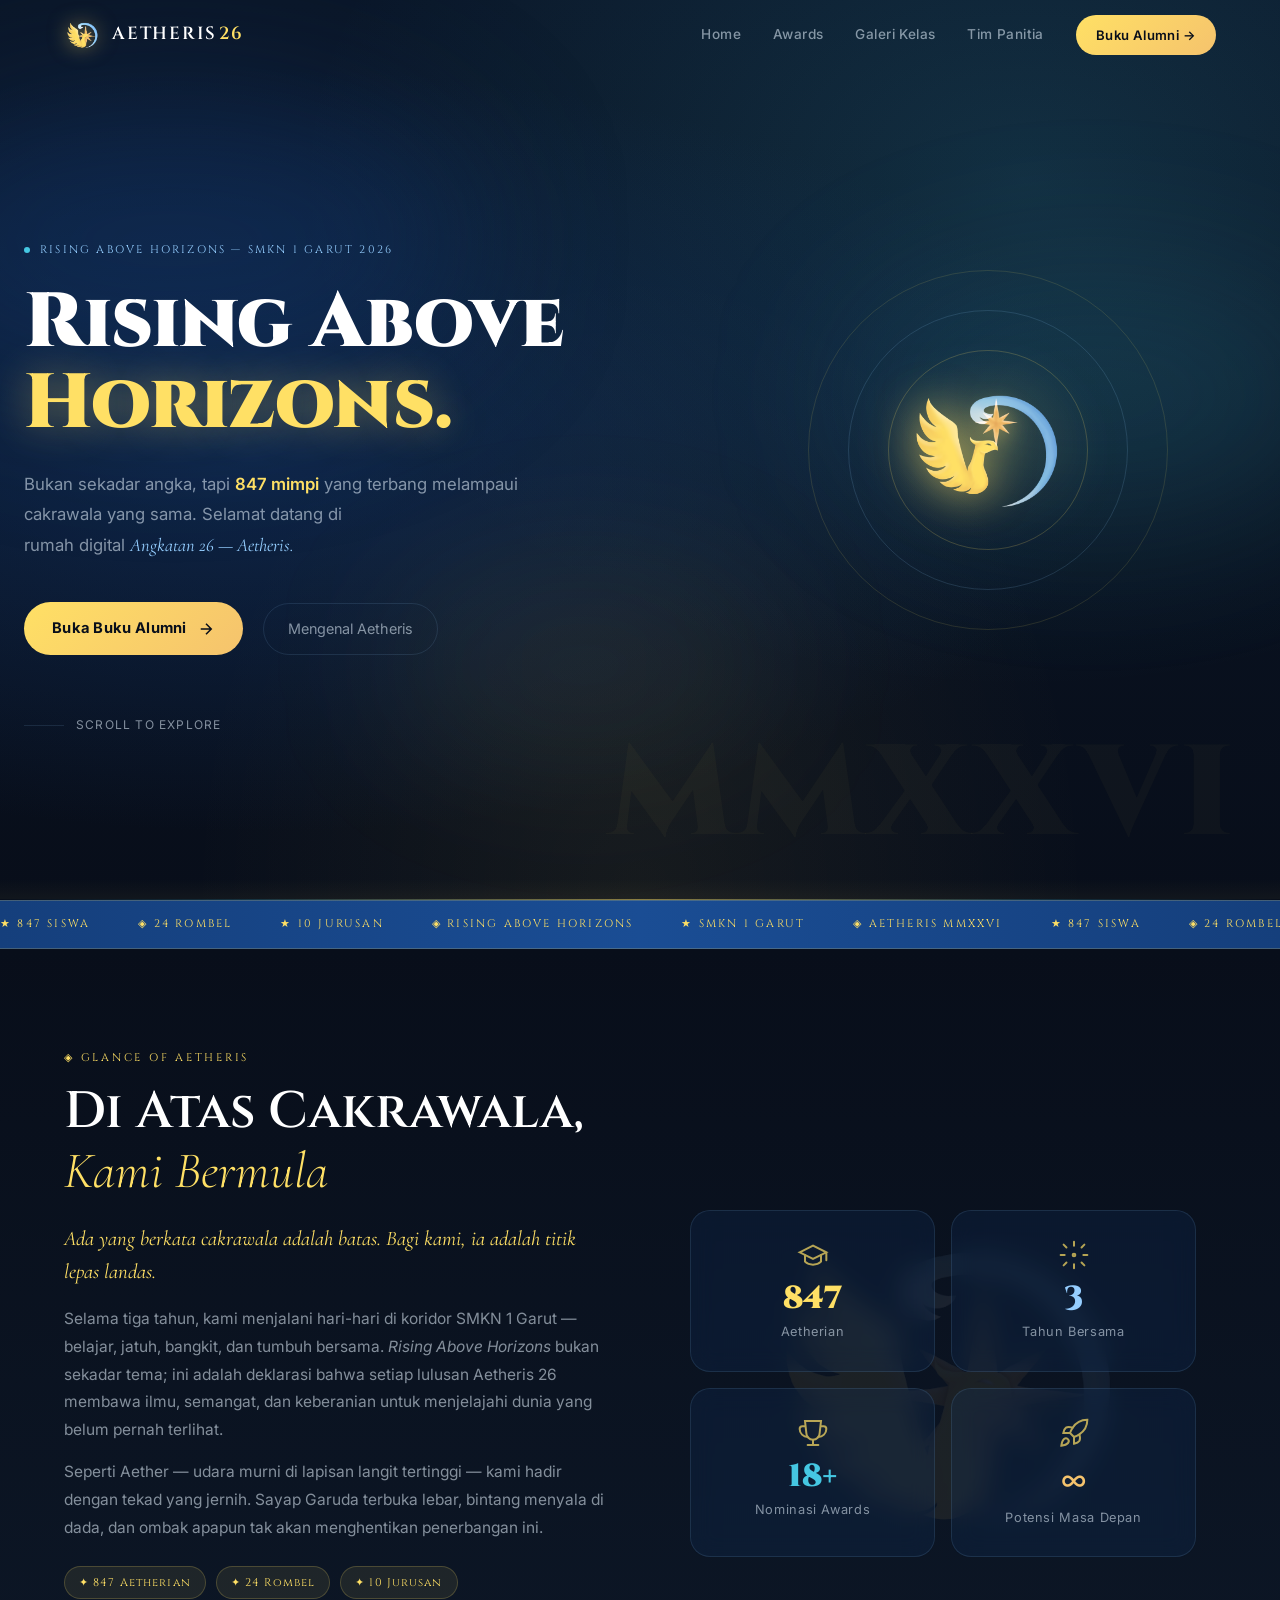
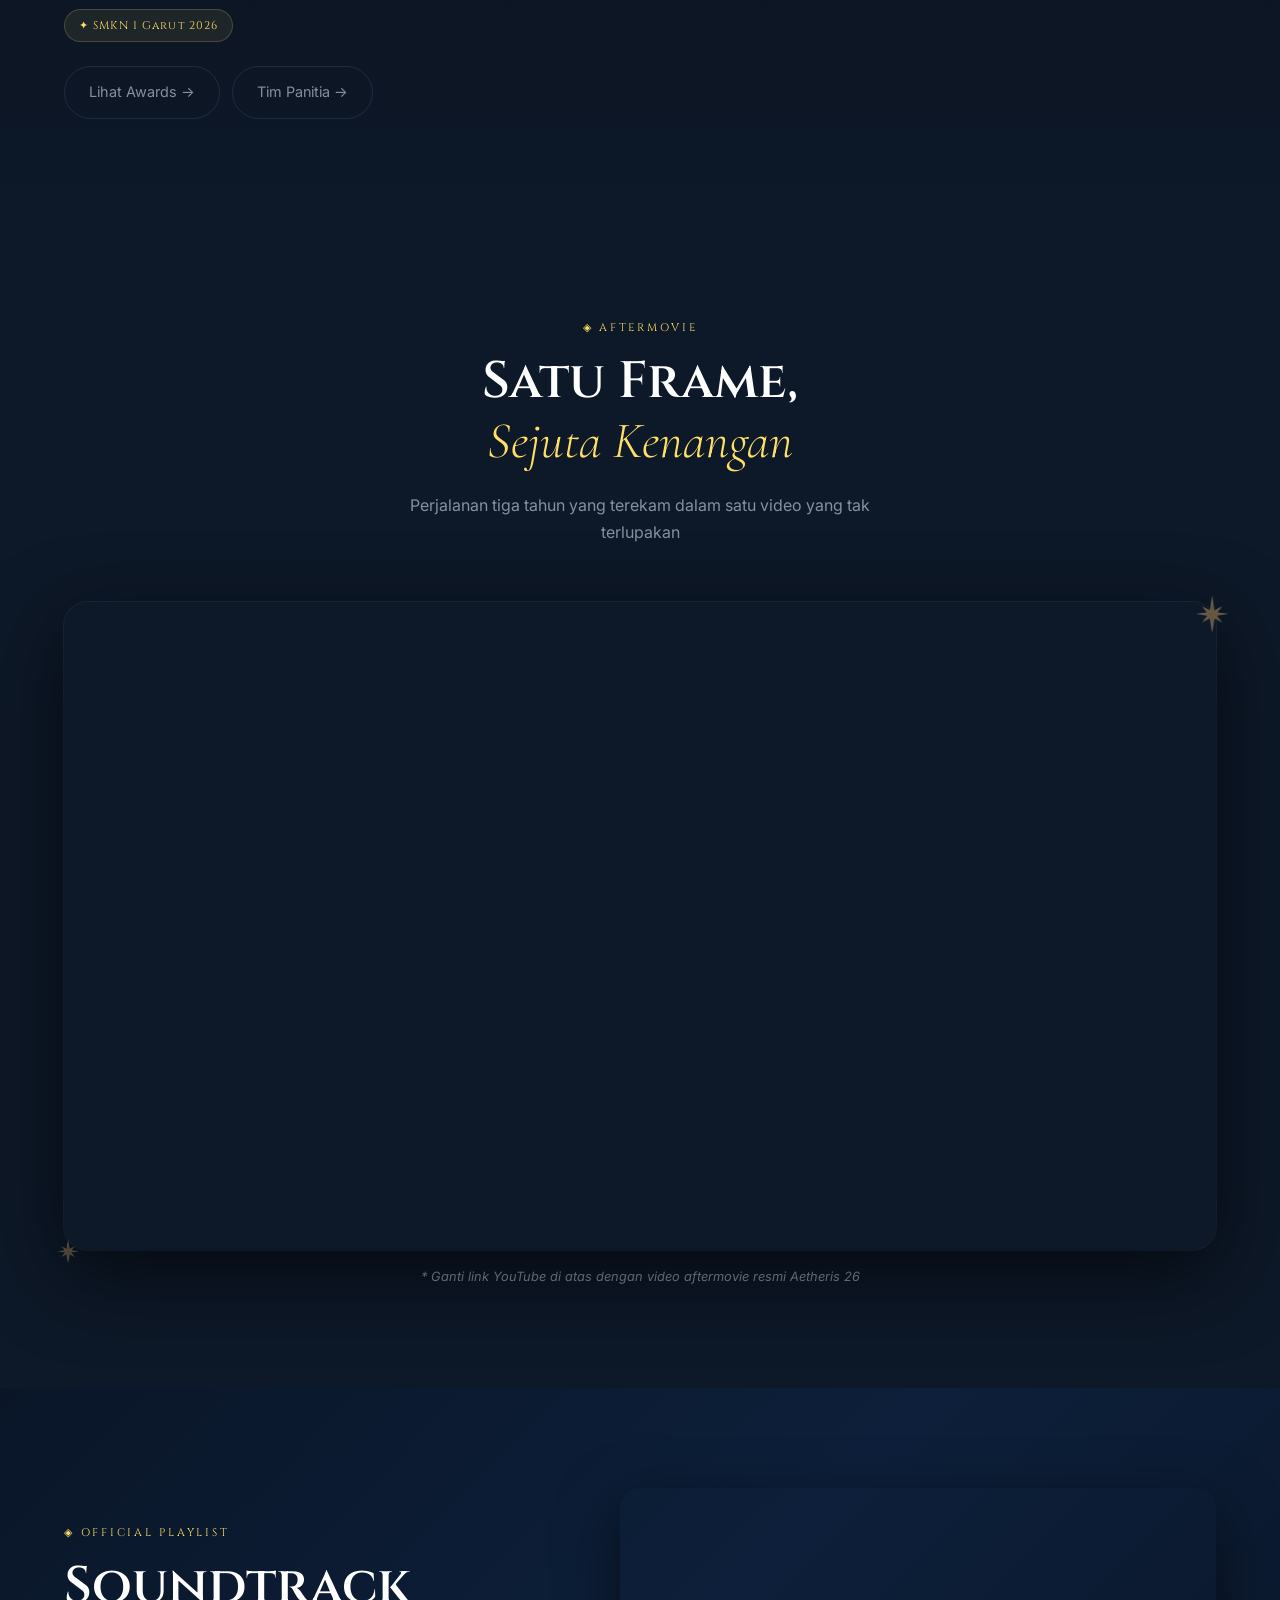
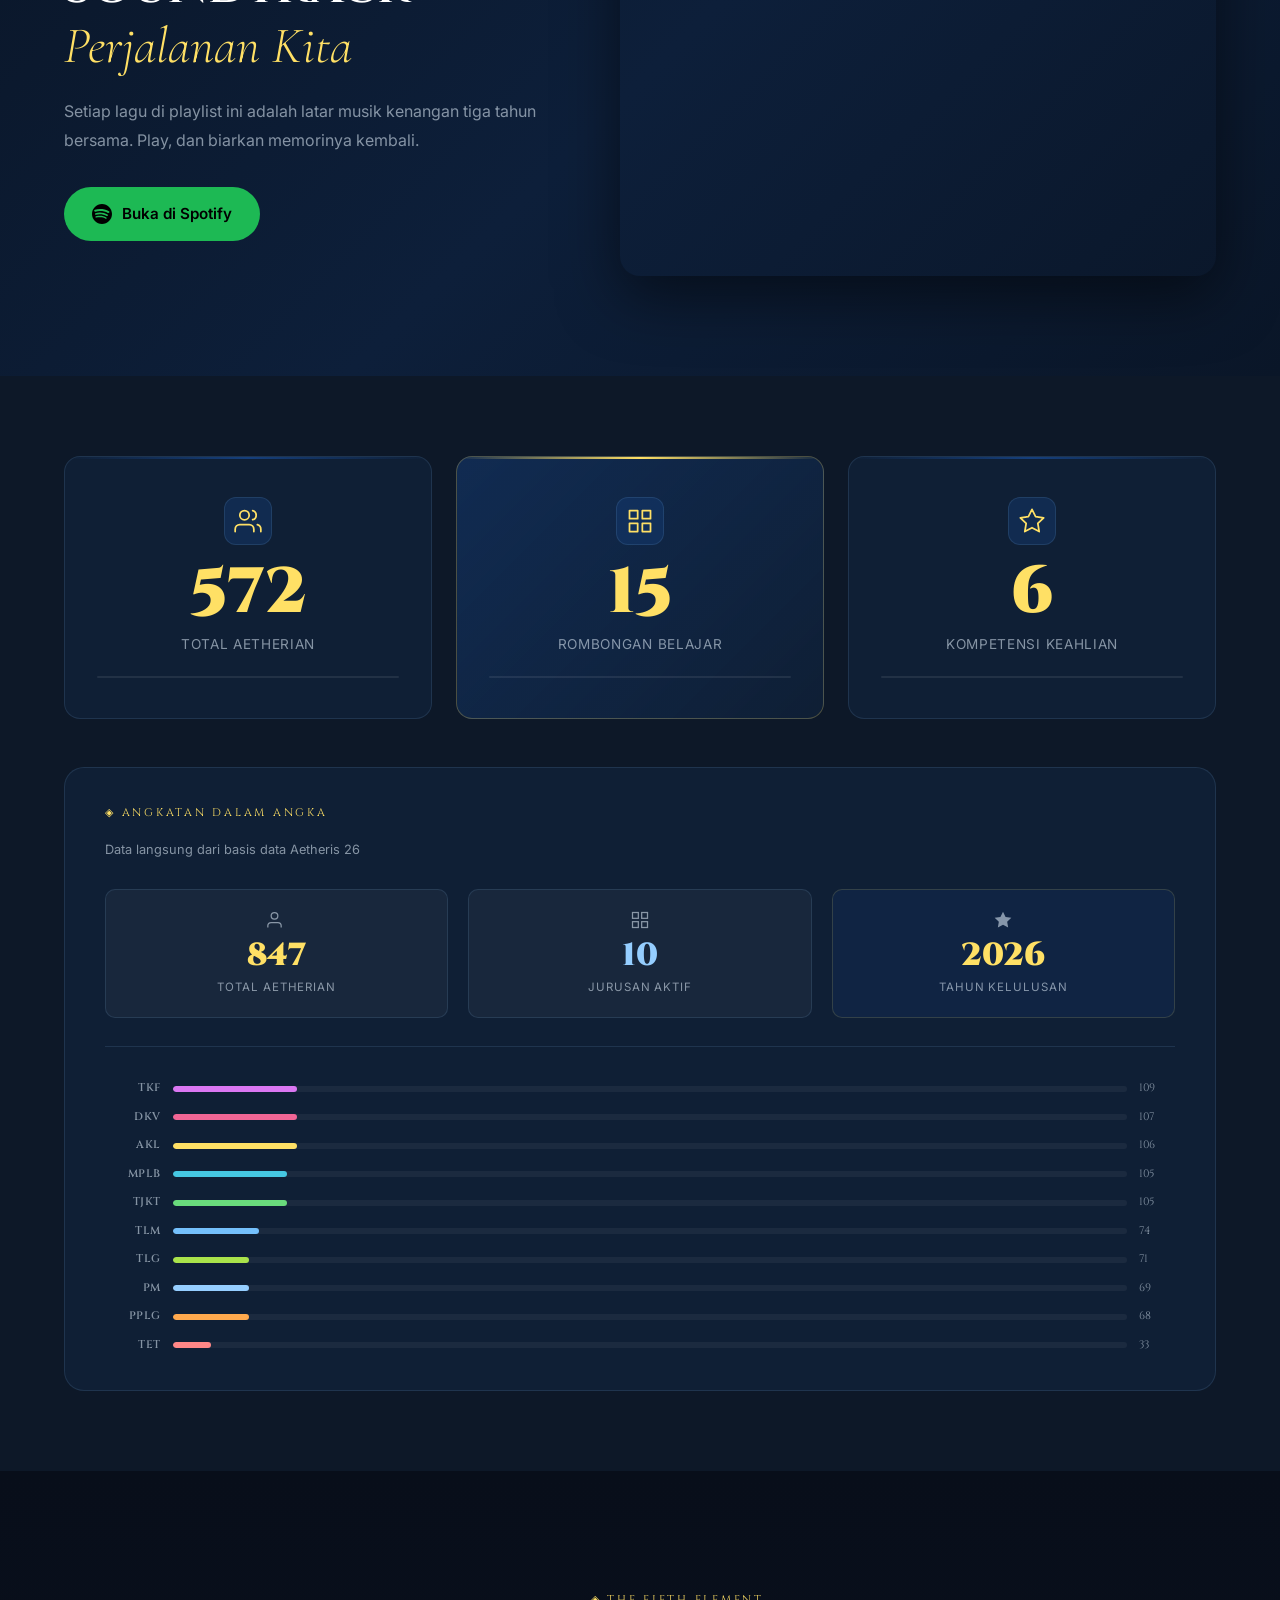
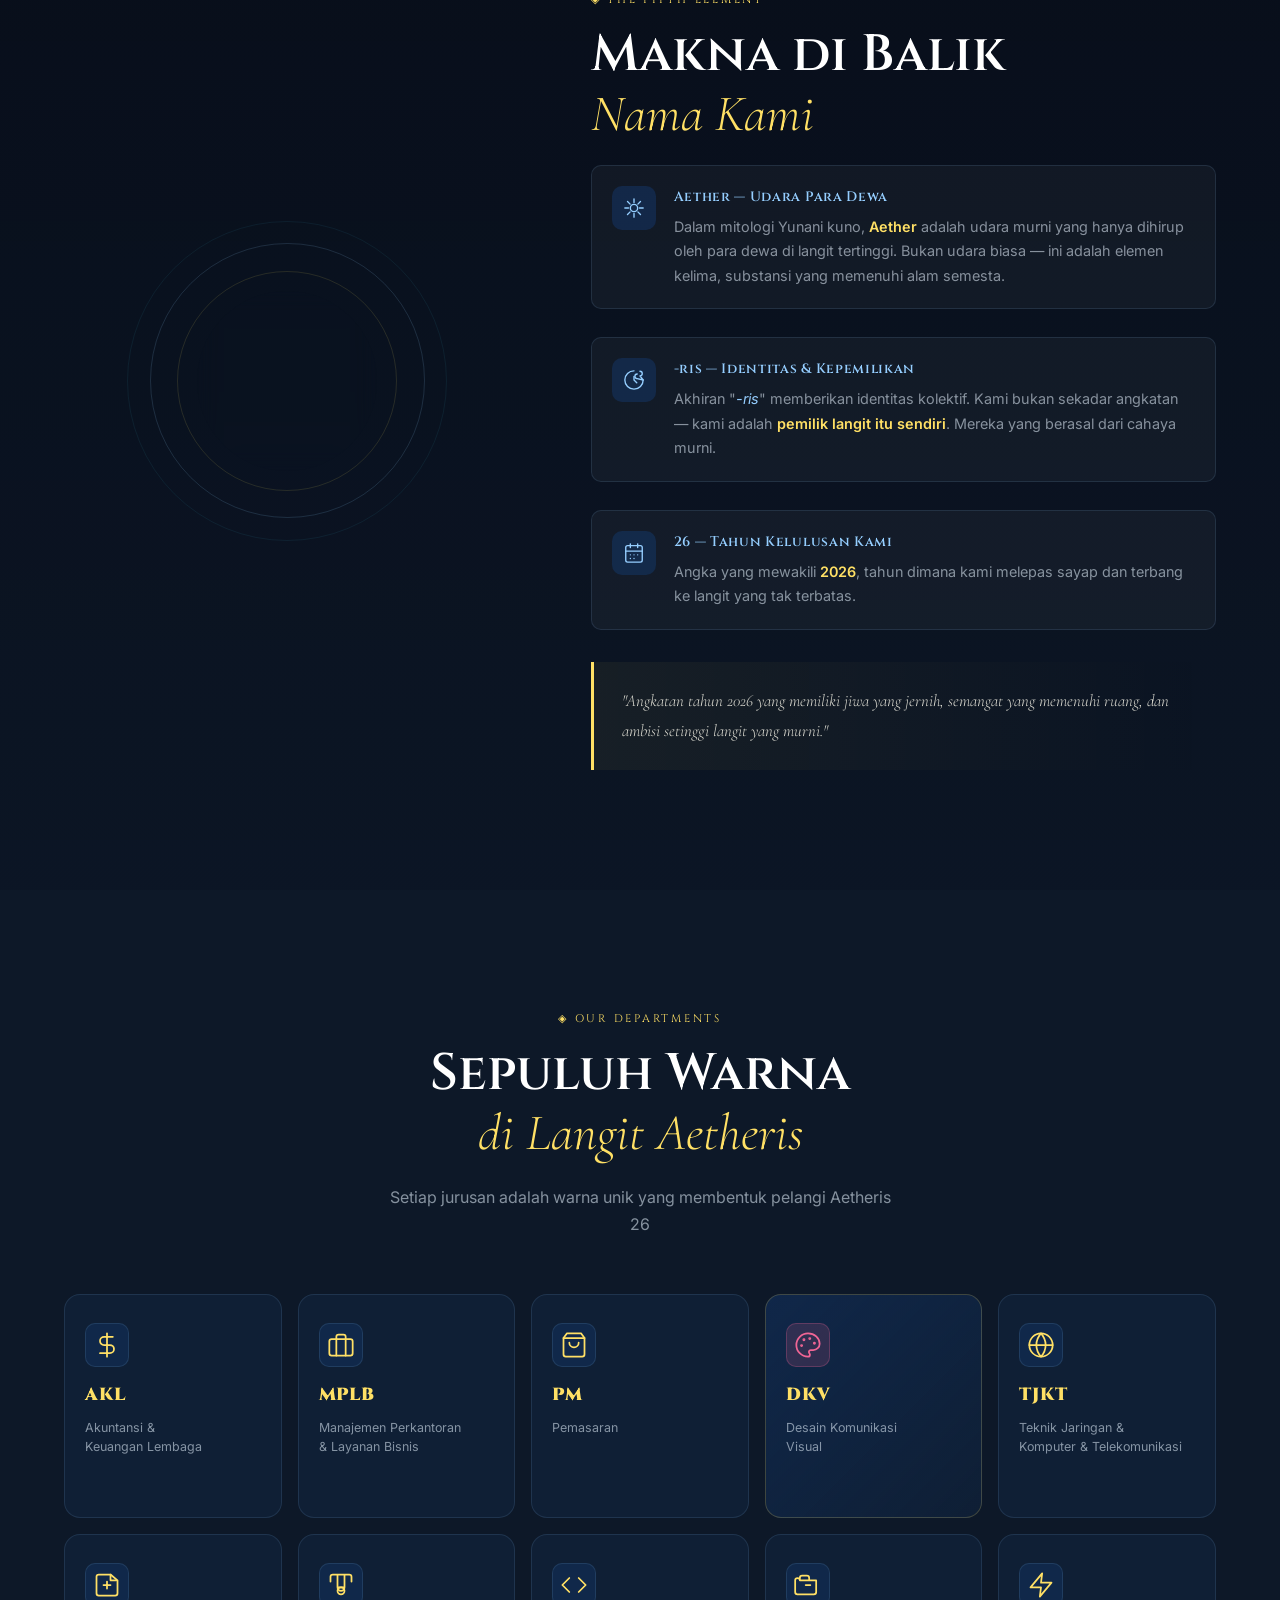
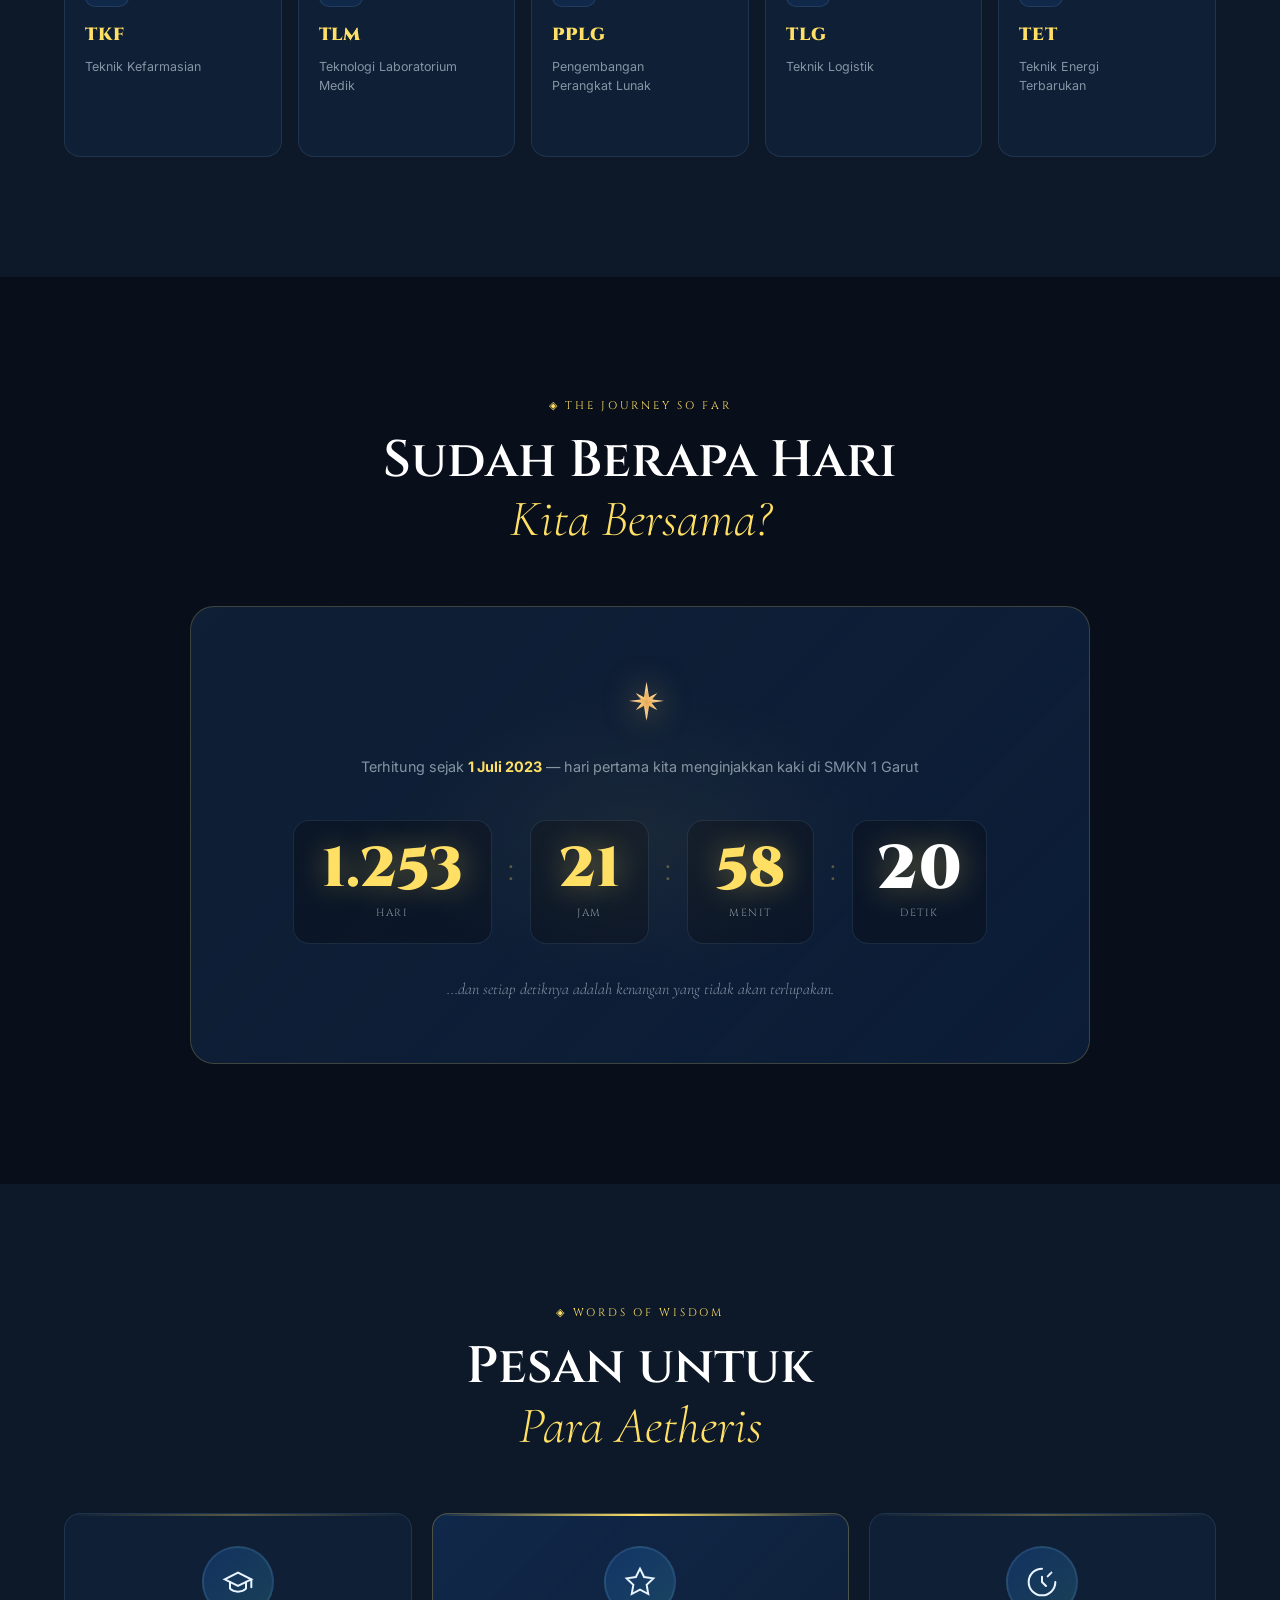
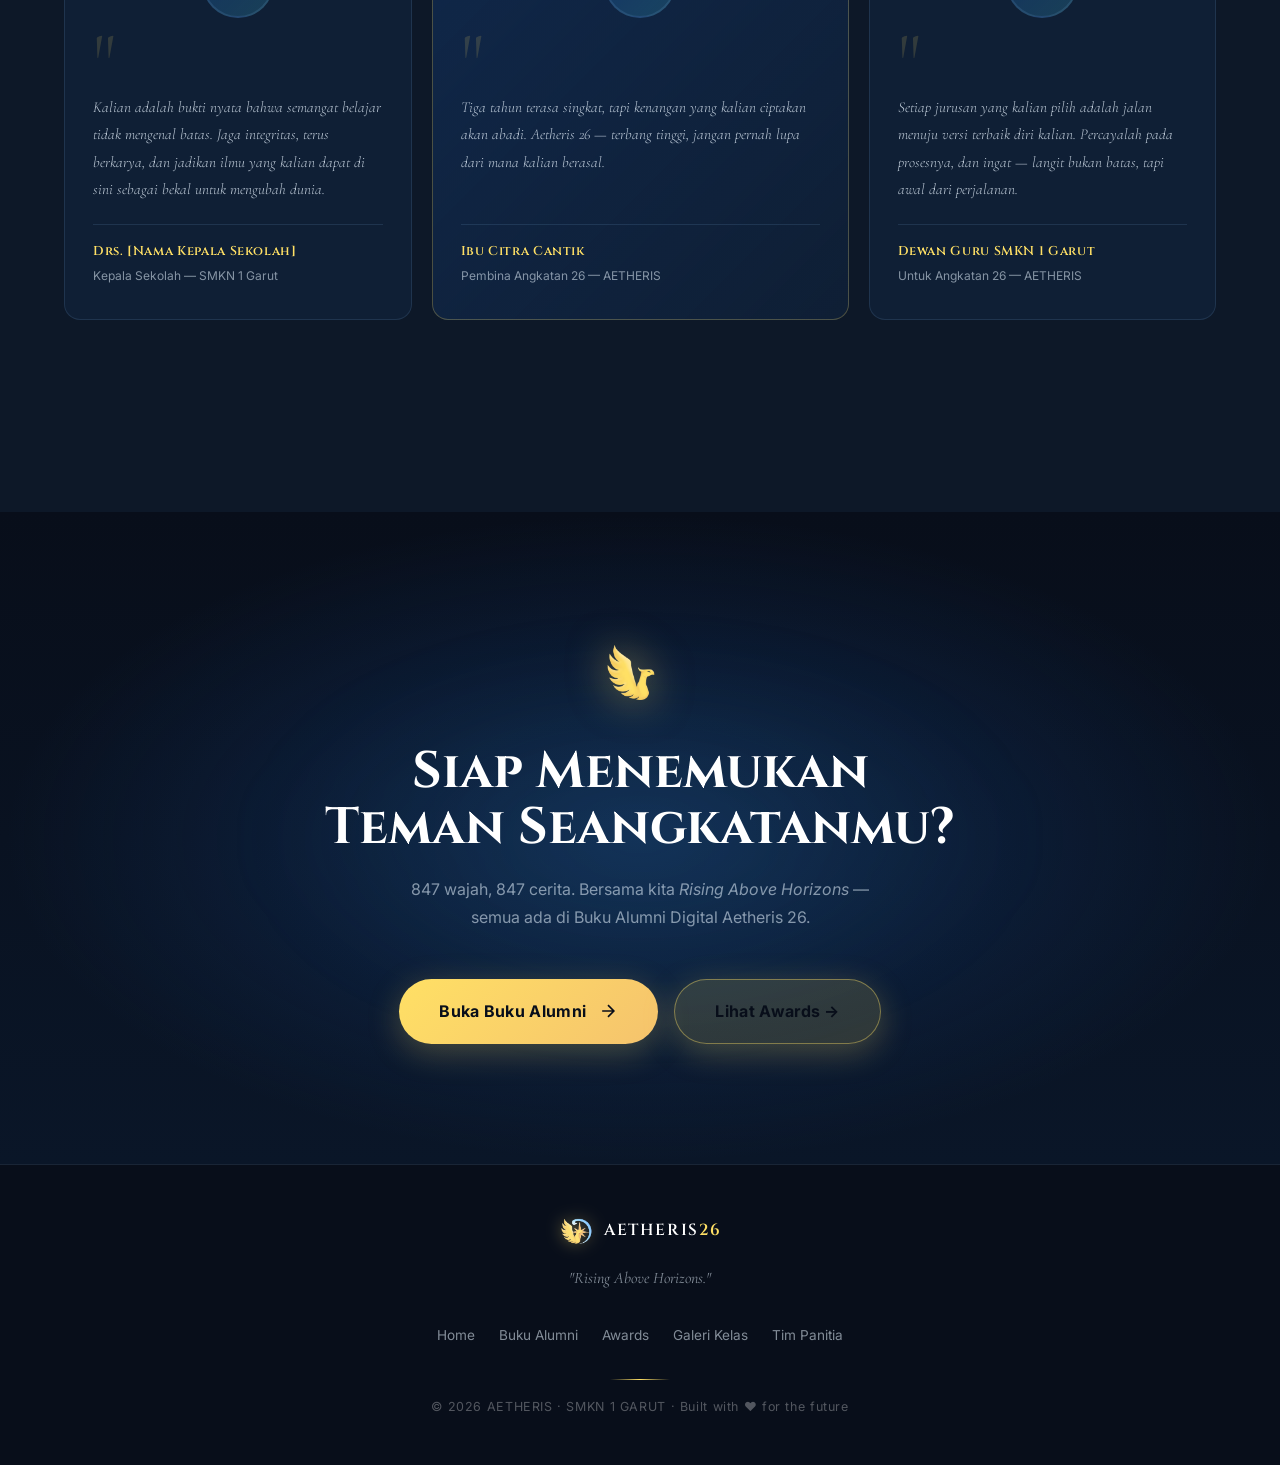
==== commit 1a76b2ea: "Update index.html" ====
--- a/index.html
+++ b/index.html
@@ -7,6 +7,7 @@
     <link rel="preconnect" href="https://fonts.googleapis.com">
     <link href="https://fonts.googleapis.com/css2?family=Cinzel:wght@400;600;900&family=Inter:wght@300;400;500;600&family=Cormorant+Garamond:ital,wght@0,300;0,600;1,300;1,600&display=swap" rel="stylesheet">
     <link rel="stylesheet" href="assets/css/main.css">
+    <link rel="stylesheet" href="assets/css/transitions.css">
 </head>
 <body>
 
@@ -24,21 +25,20 @@
             </div>
             <div class="nav-links">
                 <a href="#hero">Home</a>
-                <a href="#philosophy">Philosophy</a>
-                <a href="#departments">Jurusan</a>
-                <a href="#stats">Angkatan</a>
+                <a href="awards.html">Awards</a>
+                <a href="yearbook-gallery.html">Galeri Kelas</a>
+                <a href="team.html">Tim Panitia</a>
                 <a href="gallery.html" class="nav-cta">Buku Alumni →</a>
             </div>
             <button class="hamburger" id="hamburger" aria-label="Menu">
                 <span></span><span></span><span></span>
             </button>
         </div>
-        <!-- Mobile Menu -->
         <div class="mobile-menu" id="mobileMenu">
             <a href="#hero">Home</a>
-            <a href="#philosophy">Philosophy</a>
-            <a href="#departments">Jurusan</a>
-            <a href="#stats">Angkatan</a>
+            <a href="awards.html">Awards</a>
+            <a href="yearbook-gallery.html">Galeri Kelas</a>
+            <a href="team.html">Tim Panitia</a>
             <a href="gallery.html" class="mobile-cta">Buku Alumni →</a>
         </div>
     </nav>
@@ -51,17 +51,13 @@
             <div class="aurora aurora-3"></div>
         </div>
 
-        <!-- Floating Phoenix Emblem — real assets -->
         <div class="hero-emblem">
             <div class="emblem-ring outer-ring"></div>
             <div class="emblem-ring mid-ring"></div>
             <div class="emblem-ring inner-ring"></div>
             <div class="emblem-core">
-                <!-- Ombak (wave/moon) — back layer, blue -->
                 <img src="assets/images/ombak.png" alt="" class="emblem-layer emblem-ombak">
-                <!-- Burung (phoenix bird) — mid layer -->
                 <img src="assets/images/burung.png" alt="" class="emblem-layer emblem-burung">
-                <!-- Bintang (star) — front accent -->
                 <img src="assets/images/bintang.png" alt="" class="emblem-layer emblem-bintang">
             </div>
         </div>
@@ -87,25 +83,18 @@
                 </a>
                 <a href="#philosophy" class="btn-ghost">Mengenal Aetheris</a>
             </div>
-
-            <!-- Scroll Indicator -->
             <div class="scroll-hint reveal-up delay-4">
                 <div class="scroll-line"></div>
                 <span>Scroll to explore</span>
             </div>
         </div>
 
-        <!-- Floating Bintang Decorators -->
         <div class="hero-stars-deco">
             <img src="assets/images/bintang.png" alt="" class="deco-star deco-star-1">
             <img src="assets/images/bintang.png" alt="" class="deco-star deco-star-2">
             <img src="assets/images/bintang.png" alt="" class="deco-star deco-star-3">
         </div>
-
-        <!-- Floating year -->
         <div class="floating-year">MMXXVI</div>
-
-        <!-- Horizon line effect -->
         <div class="horizon-line"></div>
     </section>
 
@@ -127,6 +116,125 @@
         </div>
     </div>
 
+    <!-- ===== GLANCE OF AETHERIS ===== -->
+    <section id="glance" class="glance-section">
+        <div class="container">
+            <div class="glance-layout">
+                <div class="glance-text">
+                    <span class="section-label">◈ GLANCE OF AETHERIS</span>
+                    <h2 class="section-title">Di Atas Cakrawala,<br><em>Kami Bermula</em></h2>
+                    <p class="glance-lead">
+                        Ada yang berkata cakrawala adalah batas. Bagi kami, ia adalah titik lepas landas.
+                    </p>
+                    <p class="glance-body">
+                        Selama tiga tahun, kami menjalani hari-hari di koridor SMKN 1 Garut — belajar, jatuh, bangkit, dan tumbuh bersama. <em>Rising Above Horizons</em> bukan sekadar tema; ini adalah deklarasi bahwa setiap lulusan Aetheris 26 membawa ilmu, semangat, dan keberanian untuk menjelajahi dunia yang belum pernah terlihat.
+                    </p>
+                    <p class="glance-body">
+                        Seperti Aether — udara murni di lapisan langit tertinggi — kami hadir dengan tekad yang jernih. Sayap Garuda terbuka lebar, bintang menyala di dada, dan ombak apapun tak akan menghentikan penerbangan ini.
+                    </p>
+                    <div class="glance-tags">
+                        <span class="glance-tag">✦ 847 Aetherian</span>
+                        <span class="glance-tag">✦ 24 Rombel</span>
+                        <span class="glance-tag">✦ 10 Jurusan</span>
+                        <span class="glance-tag">✦ SMKN 1 Garut 2026</span>
+                    </div>
+                    <div class="glance-actions">
+                        <a href="awards.html" class="btn-ghost">Lihat Awards →</a>
+                        <a href="team.html" class="btn-ghost">Tim Panitia →</a>
+                    </div>
+                </div>
+                <div class="glance-visual">
+                    <div class="glance-card gc-1">
+                        <div class="gc-icon"><svg viewBox="0 0 24 24" fill="none" stroke="currentColor" stroke-width="1.5" stroke-linecap="round"><path d="M22 10v6M2 10l10-5 10 5-10 5z"/><path d="M6 12v5c3 3 9 3 12 0v-5"/></svg></div>
+                        <div class="gc-num">847</div>
+                        <div class="gc-label">Aetherian</div>
+                    </div>
+                    <div class="glance-card gc-2">
+                        <div class="gc-icon"><svg viewBox="0 0 24 24" fill="none" stroke="currentColor" stroke-width="1.5" stroke-linecap="round"><circle cx="12" cy="12" r="1"/><path d="M12 2v3M12 19v3M4.22 4.22l2.12 2.12M17.66 17.66l2.12 2.12M2 12h3M19 12h3M4.22 19.78l2.12-2.12M17.66 6.34l2.12-2.12"/></svg></div>
+                        <div class="gc-num">3</div>
+                        <div class="gc-label">Tahun Bersama</div>
+                    </div>
+                    <div class="glance-card gc-3">
+                        <div class="gc-icon"><svg viewBox="0 0 24 24" fill="none" stroke="currentColor" stroke-width="1.5" stroke-linecap="round"><path d="M8 21h8M12 17v4M6 7H4a2 2 0 0 0-2 2 6 6 0 0 0 6 6"/><path d="M18 7h2a2 2 0 0 1 2 2 6 6 0 0 1-6 6"/><path d="M6 3h12l-1 9a5 5 0 0 1-10 0L6 3z"/></svg></div>
+                        <div class="gc-num">18+</div>
+                        <div class="gc-label">Nominasi Awards</div>
+                    </div>
+                    <div class="glance-card gc-4">
+                        <div class="gc-icon"><svg viewBox="0 0 24 24" fill="none" stroke="currentColor" stroke-width="1.5" stroke-linecap="round"><path d="M4.5 16.5c-1.5 1.26-2 5-2 5s3.74-.5 5-2c.71-.84.7-2.13-.09-2.91a2.18 2.18 0 0 0-2.91-.09z"/><path d="m12 15-3-3a22 22 0 0 1 2-3.95A12.88 12.88 0 0 1 22 2c0 2.72-.78 7.5-6 11a22.35 22.35 0 0 1-4 2z"/><path d="M9 12H4s.55-3.03 2-4c1.62-1.08 5 0 5 0"/><path d="M12 15v5s3.03-.55 4-2c1.08-1.62 0-5 0-5"/></svg></div>
+                        <div class="gc-num">∞</div>
+                        <div class="gc-label">Potensi Masa Depan</div>
+                    </div>
+                    <div class="glance-emblem-bg">
+                        <img src="assets/images/logo-aetheris.png" alt="" style="width:100%;height:100%;object-fit:contain;opacity:0.07;">
+                    </div>
+                </div>
+            </div>
+        </div>
+    </section>
+
+    <!-- ===== AFTERMOVIE / VIDEO SECTION ===== -->
+    <section id="aftermovie" class="video-section">
+        <div class="container">
+            <div class="section-header">
+                <span class="section-label">◈ AFTERMOVIE</span>
+                <h2 class="section-title">Satu Frame,<br><em>Sejuta Kenangan</em></h2>
+                <p class="section-desc">Perjalanan tiga tahun yang terekam dalam satu video yang tak terlupakan</p>
+            </div>
+            <div class="video-wrapper">
+                <div class="video-frame">
+                    <!-- YouTube embed — ganti VIDEO_ID dengan ID video aftermovie kalian -->
+                    <iframe
+                        src="https://www.youtube.com/embed/videoseries?list=PLbpi6ZahtOH6Ar_3GPy3workZOe9gFW3h"
+                        title="Aftermovie AETHERIS 26 — Rising Above Horizons"
+                        frameborder="0"
+                        allow="accelerometer; autoplay; clipboard-write; encrypted-media; gyroscope; picture-in-picture; web-share"
+                        allowfullscreen>
+                    </iframe>
+                </div>
+                <div class="video-deco video-deco-1">
+                    <img src="assets/images/bintang.png" alt="">
+                </div>
+                <div class="video-deco video-deco-2">
+                    <img src="assets/images/bintang.png" alt="">
+                </div>
+            </div>
+            <p class="video-caption">
+                <em>* Ganti link YouTube di atas dengan video aftermovie resmi Aetheris 26</em>
+            </p>
+        </div>
+    </section>
+
+    <!-- ===== SPOTIFY SECTION ===== -->
+    <section id="playlist" class="spotify-section">
+        <div class="container">
+            <div class="spotify-layout">
+                <div class="spotify-text">
+                    <span class="section-label">◈ OFFICIAL PLAYLIST</span>
+                    <h2 class="section-title">Soundtrack<br><em>Perjalanan Kita</em></h2>
+                    <p class="spotify-desc">
+                        Setiap lagu di playlist ini adalah latar musik kenangan tiga tahun bersama. Play, dan biarkan memorinya kembali.
+                    </p>
+                    <a href="https://open.spotify.com/playlist/2siZLGL2OPoE4b6ADUZu6B?si=KoQrlWARSvaGeOFwwauiuQ" target="_blank" class="btn-spotify">
+                        <svg width="20" height="20" viewBox="0 0 24 24" fill="currentColor"><path d="M12 0C5.4 0 0 5.4 0 12s5.4 12 12 12 12-5.4 12-12S18.66 0 12 0zm5.521 17.34c-.24.371-.721.49-1.101.241-3.021-1.858-6.832-2.278-11.322-1.237-.422.1-.851-.16-.961-.572-.1-.422.16-.851.572-.961 4.911-1.12 9.122-.641 12.511 1.431.38.241.49.721.241 1.101l.06-.003zm1.47-3.27c-.299.461-.919.601-1.379.301-3.459-2.13-8.73-2.749-12.819-1.501-.521.16-1.06-.14-1.221-.661-.16-.521.14-1.061.661-1.221 4.671-1.42 10.469-.739 14.419 1.729.46.3.601.921.301 1.38l.038-.027zm.127-3.4c-4.14-2.461-10.98-2.689-14.939-1.489-.631.2-1.3-.15-1.5-.78-.2-.631.15-1.3.78-1.501 4.549-1.381 12.11-1.11 16.88 1.721.569.341.761 1.07.42 1.639-.341.57-1.07.762-1.64.421l.039-.011z"/></svg>
+                        Buka di Spotify
+                    </a>
+                </div>
+                <div class="spotify-player">
+                    <iframe
+                        style="border-radius:20px"
+                        src="https://open.spotify.com/embed/playlist/2siZLGL2OPoE4b6ADUZu6B?utm_source=generator&theme=0"
+                        width="100%"
+                        height="380"
+                        frameborder="0"
+                        allowfullscreen=""
+                        allow="autoplay; clipboard-write; encrypted-media; fullscreen; picture-in-picture"
+                        loading="lazy">
+                    </iframe>
+                </div>
+            </div>
+        </div>
+    </section>
+
     <!-- STATS SECTION -->
     <section id="stats" class="stats-section">
         <div class="container">
@@ -156,11 +264,7 @@
                     <div class="stat-bar"><div class="stat-fill" id="fillJurusan" style="width:0%"></div></div>
                 </div>
             </div>
-
-            <!-- Dynamic Stats from data.js -->
-            <div class="dynamic-stats" id="dynamicStats">
-                <!-- Populated by JS -->
-            </div>
+            <div class="dynamic-stats" id="dynamicStats"></div>
         </div>
     </section>
 
@@ -171,14 +275,9 @@
                 <div class="phil-visual">
                     <div class="phil-orb">
                         <div class="orb-text">
-                            <span class="orb-a">A</span>
-                            <span class="orb-e">E</span>
-                            <span class="orb-t">T</span>
-                            <span class="orb-h">H</span>
-                            <span class="orb-h">E</span>
-                            <span class="orb-h">R</span>
-                            <span class="orb-h">I</span>
-                            <span class="orb-h">S</span>
+                            <span class="orb-a">A</span><span class="orb-e">E</span><span class="orb-t">T</span>
+                            <span class="orb-h">H</span><span class="orb-h">E</span><span class="orb-h">R</span>
+                            <span class="orb-h">I</span><span class="orb-h">S</span>
                         </div>
                         <div class="orb-sub">MMXXVI</div>
                         <div class="orb-year">"Rising Above Horizons"</div>
@@ -233,133 +332,82 @@
                 <h2 class="section-title">Sepuluh Warna<br><em>di Langit Aetheris</em></h2>
                 <p class="section-desc">Setiap jurusan adalah warna unik yang membentuk pelangi Aetheris 26</p>
             </div>
-
             <div class="dept-grid">
-                <!-- AKL -->
-                <div class="dept-card" data-dept="AKL" onclick="this.querySelector('a').click()"filter=AKL'">
-                    <div class="dept-icon">
-                        <svg width="28" height="28" viewBox="0 0 24 24" fill="none" stroke="currentColor" stroke-width="1.5" stroke-linecap="round" stroke-linejoin="round"><path d="M12 2v20M17 5H9.5a3.5 3.5 0 0 0 0 7h5a3.5 3.5 0 0 1 0 7H6"/></svg>
-                    </div>
+                <div class="dept-card" data-dept="AKL">
+                    <div class="dept-icon"><svg width="28" height="28" viewBox="0 0 24 24" fill="none" stroke="currentColor" stroke-width="1.5" stroke-linecap="round" stroke-linejoin="round"><path d="M12 2v20M17 5H9.5a3.5 3.5 0 0 0 0 7h5a3.5 3.5 0 0 1 0 7H6"/></svg></div>
                     <div class="dept-code">AKL</div>
                     <div class="dept-name">Akuntansi &<br>Keuangan Lembaga</div>
-                    <div class="dept-arrow">
-                        <svg width="16" height="16" viewBox="0 0 24 24" fill="none" stroke="currentColor" stroke-width="2"><path d="M5 12h14M12 5l7 7-7 7"/></svg>
-                    </div>
-                    <div class="dept-glow"></div>
-                </div>
-                <!-- MPLB -->
-                <div class="dept-card" data-dept="MPL" onclick="this.querySelector('a').click()"filter=MPL'">
-                    <div class="dept-icon">
-                        <svg width="28" height="28" viewBox="0 0 24 24" fill="none" stroke="currentColor" stroke-width="1.5" stroke-linecap="round" stroke-linejoin="round"><rect x="2" y="7" width="20" height="14" rx="2"/><path d="M16 21V5a2 2 0 0 0-2-2h-4a2 2 0 0 0-2 2v16"/></svg>
-                    </div>
+                    <div class="dept-arrow"><svg width="16" height="16" viewBox="0 0 24 24" fill="none" stroke="currentColor" stroke-width="2"><path d="M5 12h14M12 5l7 7-7 7"/></svg></div>
+                    <div class="dept-glow"></div>
+                </div>
+                <div class="dept-card" data-dept="MPL">
+                    <div class="dept-icon"><svg width="28" height="28" viewBox="0 0 24 24" fill="none" stroke="currentColor" stroke-width="1.5" stroke-linecap="round" stroke-linejoin="round"><rect x="2" y="7" width="20" height="14" rx="2"/><path d="M16 21V5a2 2 0 0 0-2-2h-4a2 2 0 0 0-2 2v16"/></svg></div>
                     <div class="dept-code">MPLB</div>
                     <div class="dept-name">Manajemen Perkantoran<br>& Layanan Bisnis</div>
-                    <div class="dept-arrow">
-                        <svg width="16" height="16" viewBox="0 0 24 24" fill="none" stroke="currentColor" stroke-width="2"><path d="M5 12h14M12 5l7 7-7 7"/></svg>
-                    </div>
-                    <div class="dept-glow"></div>
-                </div>
-                <!-- PM -->
-                <div class="dept-card" data-dept="PM" onclick="this.querySelector('a').click()"filter=PM'">
-                    <div class="dept-icon">
-                        <svg width="28" height="28" viewBox="0 0 24 24" fill="none" stroke="currentColor" stroke-width="1.5" stroke-linecap="round" stroke-linejoin="round"><path d="M6 2 3 6v14a2 2 0 0 0 2 2h14a2 2 0 0 0 2-2V6l-3-4z"/><line x1="3" y1="6" x2="21" y2="6"/><path d="M16 10a4 4 0 0 1-8 0"/></svg>
-                    </div>
+                    <div class="dept-arrow"><svg width="16" height="16" viewBox="0 0 24 24" fill="none" stroke="currentColor" stroke-width="2"><path d="M5 12h14M12 5l7 7-7 7"/></svg></div>
+                    <div class="dept-glow"></div>
+                </div>
+                <div class="dept-card" data-dept="PM">
+                    <div class="dept-icon"><svg width="28" height="28" viewBox="0 0 24 24" fill="none" stroke="currentColor" stroke-width="1.5" stroke-linecap="round" stroke-linejoin="round"><path d="M6 2 3 6v14a2 2 0 0 0 2 2h14a2 2 0 0 0 2-2V6l-3-4z"/><line x1="3" y1="6" x2="21" y2="6"/><path d="M16 10a4 4 0 0 1-8 0"/></svg></div>
                     <div class="dept-code">PM</div>
                     <div class="dept-name">Pemasaran</div>
-                    <div class="dept-arrow">
-                        <svg width="16" height="16" viewBox="0 0 24 24" fill="none" stroke="currentColor" stroke-width="2"><path d="M5 12h14M12 5l7 7-7 7"/></svg>
-                    </div>
-                    <div class="dept-glow"></div>
-                </div>
-                <!-- DKV -->
-                <div class="dept-card featured-dept" data-dept="DKV" onclick="this.querySelector('a').click()"filter=DKV'">
-                    <div class="dept-icon">
-                        <svg width="28" height="28" viewBox="0 0 24 24" fill="none" stroke="currentColor" stroke-width="1.5" stroke-linecap="round" stroke-linejoin="round"><circle cx="13.5" cy="6.5" r=".5" fill="currentColor"/><circle cx="17.5" cy="10.5" r=".5" fill="currentColor"/><circle cx="8.5" cy="7.5" r=".5" fill="currentColor"/><circle cx="6.5" cy="12.5" r=".5" fill="currentColor"/><path d="M12 2C6.5 2 2 6.5 2 12s4.5 10 10 10c.926 0 1.648-.746 1.648-1.688 0-.437-.18-.835-.437-1.125-.29-.289-.438-.652-.438-1.125a1.64 1.64 0 0 1 1.668-1.668h1.996c3.051 0 5.555-2.503 5.555-5.554C21.965 6.012 17.461 2 12 2z"/></svg>
-                    </div>
+                    <div class="dept-arrow"><svg width="16" height="16" viewBox="0 0 24 24" fill="none" stroke="currentColor" stroke-width="2"><path d="M5 12h14M12 5l7 7-7 7"/></svg></div>
+                    <div class="dept-glow"></div>
+                </div>
+                <div class="dept-card featured-dept" data-dept="DKV">
+                    <div class="dept-icon"><svg width="28" height="28" viewBox="0 0 24 24" fill="none" stroke="currentColor" stroke-width="1.5" stroke-linecap="round" stroke-linejoin="round"><circle cx="13.5" cy="6.5" r=".5" fill="currentColor"/><circle cx="17.5" cy="10.5" r=".5" fill="currentColor"/><circle cx="8.5" cy="7.5" r=".5" fill="currentColor"/><circle cx="6.5" cy="12.5" r=".5" fill="currentColor"/><path d="M12 2C6.5 2 2 6.5 2 12s4.5 10 10 10c.926 0 1.648-.746 1.648-1.688 0-.437-.18-.835-.437-1.125-.29-.289-.438-.652-.438-1.125a1.64 1.64 0 0 1 1.668-1.668h1.996c3.051 0 5.555-2.503 5.555-5.554C21.965 6.012 17.461 2 12 2z"/></svg></div>
                     <div class="dept-code">DKV</div>
                     <div class="dept-name">Desain Komunikasi<br>Visual</div>
-                    <div class="dept-arrow">
-                        <svg width="16" height="16" viewBox="0 0 24 24" fill="none" stroke="currentColor" stroke-width="2"><path d="M5 12h14M12 5l7 7-7 7"/></svg>
-                    </div>
-                    <div class="dept-glow"></div>
-                </div>
-                <!-- TJKT -->
-                <div class="dept-card" data-dept="TJK" onclick="this.querySelector('a').click()"filter=TJK'">
-                    <div class="dept-icon">
-                        <svg width="28" height="28" viewBox="0 0 24 24" fill="none" stroke="currentColor" stroke-width="1.5" stroke-linecap="round" stroke-linejoin="round"><circle cx="12" cy="12" r="10"/><line x1="2" y1="12" x2="22" y2="12"/><path d="M12 2a15.3 15.3 0 0 1 4 10 15.3 15.3 0 0 1-4 10 15.3 15.3 0 0 1-4-10 15.3 15.3 0 0 1 4-10z"/></svg>
-                    </div>
+                    <div class="dept-arrow"><svg width="16" height="16" viewBox="0 0 24 24" fill="none" stroke="currentColor" stroke-width="2"><path d="M5 12h14M12 5l7 7-7 7"/></svg></div>
+                    <div class="dept-glow"></div>
+                </div>
+                <div class="dept-card" data-dept="TJK">
+                    <div class="dept-icon"><svg width="28" height="28" viewBox="0 0 24 24" fill="none" stroke="currentColor" stroke-width="1.5" stroke-linecap="round" stroke-linejoin="round"><circle cx="12" cy="12" r="10"/><line x1="2" y1="12" x2="22" y2="12"/><path d="M12 2a15.3 15.3 0 0 1 4 10 15.3 15.3 0 0 1-4 10 15.3 15.3 0 0 1-4-10 15.3 15.3 0 0 1 4-10z"/></svg></div>
                     <div class="dept-code">TJKT</div>
                     <div class="dept-name">Teknik Jaringan &<br>Komputer & Telekomunikasi</div>
-                    <div class="dept-arrow">
-                        <svg width="16" height="16" viewBox="0 0 24 24" fill="none" stroke="currentColor" stroke-width="2"><path d="M5 12h14M12 5l7 7-7 7"/></svg>
-                    </div>
-                    <div class="dept-glow"></div>
-                </div>
-                <!-- TKF -->
-                <div class="dept-card" data-dept="TKF" onclick="this.querySelector('a').click()"filter=TKF'">
-                    <div class="dept-icon">
-                        <svg width="28" height="28" viewBox="0 0 24 24" fill="none" stroke="currentColor" stroke-width="1.5" stroke-linecap="round" stroke-linejoin="round"><path d="M8 3H5a2 2 0 0 0-2 2v14a2 2 0 0 0 2 2h14a2 2 0 0 0 2-2V8L15 3z"/><polyline points="15 3 15 8 20 8"/><path d="M9 12h6M12 9v6"/></svg>
-                    </div>
+                    <div class="dept-arrow"><svg width="16" height="16" viewBox="0 0 24 24" fill="none" stroke="currentColor" stroke-width="2"><path d="M5 12h14M12 5l7 7-7 7"/></svg></div>
+                    <div class="dept-glow"></div>
+                </div>
+                <div class="dept-card" data-dept="TKF">
+                    <div class="dept-icon"><svg width="28" height="28" viewBox="0 0 24 24" fill="none" stroke="currentColor" stroke-width="1.5" stroke-linecap="round" stroke-linejoin="round"><path d="M8 3H5a2 2 0 0 0-2 2v14a2 2 0 0 0 2 2h14a2 2 0 0 0 2-2V8L15 3z"/><polyline points="15 3 15 8 20 8"/><path d="M9 12h6M12 9v6"/></svg></div>
                     <div class="dept-code">TKF</div>
                     <div class="dept-name">Teknik Kefarmasian</div>
-                    <div class="dept-arrow">
-                        <svg width="16" height="16" viewBox="0 0 24 24" fill="none" stroke="currentColor" stroke-width="2"><path d="M5 12h14M12 5l7 7-7 7"/></svg>
-                    </div>
-                    <div class="dept-glow"></div>
-                </div>
-                <!-- TLM -->
-                <div class="dept-card" data-dept="TLM" onclick="this.querySelector('a').click()"filter=TLM'">
-                    <div class="dept-icon">
-                        <svg width="28" height="28" viewBox="0 0 24 24" fill="none" stroke="currentColor" stroke-width="1.5" stroke-linecap="round" stroke-linejoin="round"><path d="M9 3H5a2 2 0 0 0-2 2v4m6-6h10a2 2 0 0 1 2 2v4M9 3v11m0 0a3 3 0 1 0 6 0M9 14h6m0 0V3"/><circle cx="12" cy="17" r="3"/></svg>
-                    </div>
+                    <div class="dept-arrow"><svg width="16" height="16" viewBox="0 0 24 24" fill="none" stroke="currentColor" stroke-width="2"><path d="M5 12h14M12 5l7 7-7 7"/></svg></div>
+                    <div class="dept-glow"></div>
+                </div>
+                <div class="dept-card" data-dept="TLM">
+                    <div class="dept-icon"><svg width="28" height="28" viewBox="0 0 24 24" fill="none" stroke="currentColor" stroke-width="1.5" stroke-linecap="round" stroke-linejoin="round"><path d="M9 3H5a2 2 0 0 0-2 2v4m6-6h10a2 2 0 0 1 2 2v4M9 3v11m0 0a3 3 0 1 0 6 0M9 14h6m0 0V3"/><circle cx="12" cy="17" r="3"/></svg></div>
                     <div class="dept-code">TLM</div>
                     <div class="dept-name">Teknologi Laboratorium<br>Medik</div>
-                    <div class="dept-arrow">
-                        <svg width="16" height="16" viewBox="0 0 24 24" fill="none" stroke="currentColor" stroke-width="2"><path d="M5 12h14M12 5l7 7-7 7"/></svg>
-                    </div>
-                    <div class="dept-glow"></div>
-                </div>
-                <!-- PPLG -->
-                <div class="dept-card" data-dept="PPL" onclick="this.querySelector('a').click()"filter=PPL'">
-                    <div class="dept-icon">
-                        <svg width="28" height="28" viewBox="0 0 24 24" fill="none" stroke="currentColor" stroke-width="1.5" stroke-linecap="round" stroke-linejoin="round"><polyline points="16 18 22 12 16 6"/><polyline points="8 6 2 12 8 18"/></svg>
-                    </div>
+                    <div class="dept-arrow"><svg width="16" height="16" viewBox="0 0 24 24" fill="none" stroke="currentColor" stroke-width="2"><path d="M5 12h14M12 5l7 7-7 7"/></svg></div>
+                    <div class="dept-glow"></div>
+                </div>
+                <div class="dept-card" data-dept="PPL">
+                    <div class="dept-icon"><svg width="28" height="28" viewBox="0 0 24 24" fill="none" stroke="currentColor" stroke-width="1.5" stroke-linecap="round" stroke-linejoin="round"><polyline points="16 18 22 12 16 6"/><polyline points="8 6 2 12 8 18"/></svg></div>
                     <div class="dept-code">PPLG</div>
                     <div class="dept-name">Pengembangan<br>Perangkat Lunak</div>
-                    <div class="dept-arrow">
-                        <svg width="16" height="16" viewBox="0 0 24 24" fill="none" stroke="currentColor" stroke-width="2"><path d="M5 12h14M12 5l7 7-7 7"/></svg>
-                    </div>
-                    <div class="dept-glow"></div>
-                </div>
-                <!-- TLG -->
-                <div class="dept-card" data-dept="TLG" onclick="this.querySelector('a').click()"filter=TLG'">
-                    <div class="dept-icon">
-                        <svg width="28" height="28" viewBox="0 0 24 24" fill="none" stroke="currentColor" stroke-width="1.5" stroke-linecap="round" stroke-linejoin="round"><path d="M5 8h14M5 8a2 2 0 1 0-4 0v10a2 2 0 0 0 2 2h14a2 2 0 0 0 2-2V8m-14 0V6a2 2 0 0 1 2-2h4a2 2 0 0 1 2 2v2"/><line x1="10" y1="12" x2="14" y2="12"/></svg>
-                    </div>
+                    <div class="dept-arrow"><svg width="16" height="16" viewBox="0 0 24 24" fill="none" stroke="currentColor" stroke-width="2"><path d="M5 12h14M12 5l7 7-7 7"/></svg></div>
+                    <div class="dept-glow"></div>
+                </div>
+                <div class="dept-card" data-dept="TLG">
+                    <div class="dept-icon"><svg width="28" height="28" viewBox="0 0 24 24" fill="none" stroke="currentColor" stroke-width="1.5" stroke-linecap="round" stroke-linejoin="round"><path d="M5 8h14M5 8a2 2 0 1 0-4 0v10a2 2 0 0 0 2 2h14a2 2 0 0 0 2-2V8m-14 0V6a2 2 0 0 1 2-2h4a2 2 0 0 1 2 2v2"/><line x1="10" y1="12" x2="14" y2="12"/></svg></div>
                     <div class="dept-code">TLG</div>
                     <div class="dept-name">Teknik Logistik</div>
-                    <div class="dept-arrow">
-                        <svg width="16" height="16" viewBox="0 0 24 24" fill="none" stroke="currentColor" stroke-width="2"><path d="M5 12h14M12 5l7 7-7 7"/></svg>
-                    </div>
-                    <div class="dept-glow"></div>
-                </div>
-                <!-- TET -->
-                <div class="dept-card" data-dept="TET" onclick="this.querySelector('a').click()"filter=TET'">
-                    <div class="dept-icon">
-                        <svg width="28" height="28" viewBox="0 0 24 24" fill="none" stroke="currentColor" stroke-width="1.5" stroke-linecap="round" stroke-linejoin="round"><path d="M13 2L3 14h9l-1 8 10-12h-9l1-8z"/></svg>
-                    </div>
+                    <div class="dept-arrow"><svg width="16" height="16" viewBox="0 0 24 24" fill="none" stroke="currentColor" stroke-width="2"><path d="M5 12h14M12 5l7 7-7 7"/></svg></div>
+                    <div class="dept-glow"></div>
+                </div>
+                <div class="dept-card" data-dept="TET">
+                    <div class="dept-icon"><svg width="28" height="28" viewBox="0 0 24 24" fill="none" stroke="currentColor" stroke-width="1.5" stroke-linecap="round" stroke-linejoin="round"><path d="M13 2L3 14h9l-1 8 10-12h-9l1-8z"/></svg></div>
                     <div class="dept-code">TET</div>
                     <div class="dept-name">Teknik Energi<br>Terbarukan</div>
-                    <div class="dept-arrow">
-                        <svg width="16" height="16" viewBox="0 0 24 24" fill="none" stroke="currentColor" stroke-width="2"><path d="M5 12h14M12 5l7 7-7 7"/></svg>
-                    </div>
-                    <div class="dept-glow"></div>
-                </div>
-            </div>
-        </div>
-    </section>
-
-    <!-- ===== COUNTDOWN SECTION ===== -->
+                    <div class="dept-arrow"><svg width="16" height="16" viewBox="0 0 24 24" fill="none" stroke="currentColor" stroke-width="2"><path d="M5 12h14M12 5l7 7-7 7"/></svg></div>
+                    <div class="dept-glow"></div>
+                </div>
+            </div>
+        </div>
+    </section>
+
+    <!-- COUNTDOWN SECTION -->
     <section id="countdown" class="countdown-section">
         <div class="container">
             <div class="section-header">
@@ -375,45 +423,29 @@
                     <p class="cd-sub">Terhitung sejak <strong>1 Juli 2023</strong> — hari pertama kita menginjakkan kaki di SMKN 1 Garut</p>
                 </div>
                 <div class="cd-boxes">
-                    <div class="cd-box">
-                        <span class="cd-num" id="cdDays">0</span>
-                        <span class="cd-label">Hari</span>
-                    </div>
+                    <div class="cd-box"><span class="cd-num" id="cdDays">0</span><span class="cd-label">Hari</span></div>
                     <div class="cd-sep">:</div>
-                    <div class="cd-box">
-                        <span class="cd-num" id="cdHours">00</span>
-                        <span class="cd-label">Jam</span>
-                    </div>
+                    <div class="cd-box"><span class="cd-num" id="cdHours">00</span><span class="cd-label">Jam</span></div>
                     <div class="cd-sep">:</div>
-                    <div class="cd-box">
-                        <span class="cd-num" id="cdMinutes">00</span>
-                        <span class="cd-label">Menit</span>
-                    </div>
+                    <div class="cd-box"><span class="cd-num" id="cdMinutes">00</span><span class="cd-label">Menit</span></div>
                     <div class="cd-sep">:</div>
-                    <div class="cd-box">
-                        <span class="cd-num" id="cdSeconds">00</span>
-                        <span class="cd-label">Detik</span>
-                    </div>
-                </div>
-                <p class="cd-tagline">...dan setiap detiknya adalah kenangan yang tidak akan terlupakan. 🌟</p>
-            </div>
-        </div>
-    </section>
-
-    <!-- ===== TEACHER'S MESSAGE ===== -->
+                    <div class="cd-box"><span class="cd-num" id="cdSeconds">00</span><span class="cd-label">Detik</span></div>
+                </div>
+                <p class="cd-tagline">...dan setiap detiknya adalah kenangan yang tidak akan terlupakan.</p>
+            </div>
+        </div>
+    </section>
+
+    <!-- TEACHER'S MESSAGE -->
     <section id="legacy" class="teacher-section">
         <div class="container">
             <div class="section-header">
                 <span class="section-label">◈ WORDS OF WISDOM</span>
                 <h2 class="section-title">Pesan untuk<br><em>Para Aetheris</em></h2>
             </div>
-
             <div class="teacher-grid">
-                <!-- Card 1 -->
                 <div class="teacher-card">
-                    <div class="teacher-avatar">
-                        <div class="avatar-placeholder">🎓</div>
-                    </div>
+                    <div class="teacher-avatar"><div class="avatar-placeholder"><svg width="32" height="32" viewBox="0 0 24 24" fill="none" stroke="currentColor" stroke-width="1.5" stroke-linecap="round"><path d="M22 10v6M2 10l10-5 10 5-10 5z"/><path d="M6 12v5c3 3 9 3 12 0v-5"/></svg></div></div>
                     <div class="teacher-quote">
                         <div class="quote-mark">"</div>
                         <p>Kalian adalah bukti nyata bahwa semangat belajar tidak mengenal batas. Jaga integritas, terus berkarya, dan jadikan ilmu yang kalian dapat di sini sebagai bekal untuk mengubah dunia.</p>
@@ -423,27 +455,19 @@
                         <div class="teacher-role">Kepala Sekolah — SMKN 1 Garut</div>
                     </div>
                 </div>
-
-                <!-- Card 2 -->
                 <div class="teacher-card featured-teacher">
-                    <div class="teacher-avatar">
-                        <div class="avatar-placeholder">✨</div>
-                    </div>
+                    <div class="teacher-avatar"><div class="avatar-placeholder"><svg width="32" height="32" viewBox="0 0 24 24" fill="none" stroke="currentColor" stroke-width="1.5" stroke-linecap="round"><polygon points="12 2 15.09 8.26 22 9.27 17 14.14 18.18 21.02 12 17.77 5.82 21.02 7 14.14 2 9.27 8.91 8.26 12 2"/></svg></div></div>
                     <div class="teacher-quote">
                         <div class="quote-mark">"</div>
                         <p>Tiga tahun terasa singkat, tapi kenangan yang kalian ciptakan akan abadi. Aetheris 26 — terbang tinggi, jangan pernah lupa dari mana kalian berasal.</p>
                     </div>
                     <div class="teacher-info">
-                        <div class="teacher-name">Pembina Angkatan 26</div>
-                        <div class="teacher-role">Wali Kelas & Pembimbing — AETHERIS 26</div>
-                    </div>
-                </div>
-
-                <!-- Card 3 -->
+                        <div class="teacher-name">Ibu Citra Cantik</div>
+                        <div class="teacher-role">Pembina Angkatan 26 — AETHERIS</div>
+                    </div>
+                </div>
                 <div class="teacher-card">
-                    <div class="teacher-avatar">
-                        <div class="avatar-placeholder">🌟</div>
-                    </div>
+                    <div class="teacher-avatar"><div class="avatar-placeholder"><svg width="32" height="32" viewBox="0 0 24 24" fill="none" stroke="currentColor" stroke-width="1.5" stroke-linecap="round"><path d="M12 2a10 10 0 1 0 10 10"/><path d="M12 8v4l3 3"/><path d="M16.24 7.76l2.12-2.12M19.07 4.93l.01.01"/></svg></div></div>
                     <div class="teacher-quote">
                         <div class="quote-mark">"</div>
                         <p>Setiap jurusan yang kalian pilih adalah jalan menuju versi terbaik diri kalian. Percayalah pada prosesnya, dan ingat — langit bukan batas, tapi awal dari perjalanan.</p>
@@ -454,80 +478,22 @@
                     </div>
                 </div>
             </div>
-
-            <!-- Achievement Stats -->
-            <div class="achievement-row">
-                <div class="ach-item">
-                    <div class="ach-ring">
-                        <svg viewBox="0 0 80 80" class="ach-svg">
-                            <circle cx="40" cy="40" r="34" fill="none" stroke="rgba(255,224,101,0.1)" stroke-width="6"/>
-                            <circle cx="40" cy="40" r="34" fill="none" stroke="#FFE065" stroke-width="6"
-                                stroke-dasharray="213.6" stroke-dashoffset="0"
-                                stroke-linecap="round" transform="rotate(-90 40 40)" class="ach-circle"/>
-                        </svg>
-                        <span class="ach-pct">100%</span>
-                    </div>
-                    <div class="ach-label">Solid & Kompak</div>
-                    <div class="ach-sub">Satu angkatan, satu semangat</div>
-                </div>
-                <div class="ach-item">
-                    <div class="ach-ring">
-                        <svg viewBox="0 0 80 80" class="ach-svg">
-                            <circle cx="40" cy="40" r="34" fill="none" stroke="rgba(69,199,226,0.1)" stroke-width="6"/>
-                            <circle cx="40" cy="40" r="34" fill="none" stroke="#45C7E2" stroke-width="6"
-                                stroke-dasharray="213.6" stroke-dashoffset="21.4"
-                                stroke-linecap="round" transform="rotate(-90 40 40)" class="ach-circle"/>
-                        </svg>
-                        <span class="ach-pct">90%</span>
-                    </div>
-                    <div class="ach-label">Kehadiran Rata-rata</div>
-                    <div class="ach-sub">Konsisten hadir & belajar</div>
-                </div>
-                <div class="ach-item">
-                    <div class="ach-ring">
-                        <svg viewBox="0 0 80 80" class="ach-svg">
-                            <circle cx="40" cy="40" r="34" fill="none" stroke="rgba(149,206,255,0.1)" stroke-width="6"/>
-                            <circle cx="40" cy="40" r="34" fill="none" stroke="#95CEFF" stroke-width="6"
-                                stroke-dasharray="213.6" stroke-dashoffset="42.7"
-                                stroke-linecap="round" transform="rotate(-90 40 40)" class="ach-circle"/>
-                        </svg>
-                        <span class="ach-pct">80%</span>
-                    </div>
-                    <div class="ach-label">Aktif Berorganisasi</div>
-                    <div class="ach-sub">Ekskul, OSIS, dan komunitas</div>
-                </div>
-                <div class="ach-item">
-                    <div class="ach-ring">
-                        <svg viewBox="0 0 80 80" class="ach-svg">
-                            <circle cx="40" cy="40" r="34" fill="none" stroke="rgba(245,195,109,0.1)" stroke-width="6"/>
-                            <circle cx="40" cy="40" r="34" fill="none" stroke="#F5C36D" stroke-width="6"
-                                stroke-dasharray="213.6" stroke-dashoffset="64.1"
-                                stroke-linecap="round" transform="rotate(-90 40 40)" class="ach-circle"/>
-                        </svg>
-                        <span class="ach-pct">70%</span>
-                    </div>
-                    <div class="ach-label">Siap Kerja & Kuliah</div>
-                    <div class="ach-sub">Lanjut ke masa depan</div>
-                </div>
-            </div>
         </div>
     </section>
 
     <!-- CTA SECTION -->
     <section class="cta-section">
-        <div class="cta-bg">
-            <div class="cta-aurora"></div>
-        </div>
+        <div class="cta-bg"><div class="cta-aurora"></div></div>
         <div class="container cta-content">
             <div class="phoenix-small">
                 <img src="assets/images/burung.png" alt="Phoenix Aetheris" style="width:100%;height:100%;object-fit:contain;mix-blend-mode:screen;">
             </div>
             <h2 class="cta-title">Siap Menemukan<br>Teman Seangkatanmu?</h2>
             <p class="cta-sub">847 wajah, 847 cerita. Bersama kita <em>Rising Above Horizons</em> — semua ada di Buku Alumni Digital Aetheris 26.</p>
-            <a href="gallery.html" class="btn-cta-main">
-                Buka Buku Alumni
-                <svg width="20" height="20" viewBox="0 0 24 24" fill="none" stroke="currentColor" stroke-width="2"><path d="M5 12h14M12 5l7 7-7 7"/></svg>
-            </a>
+            <div style="display:flex;gap:16px;justify-content:center;flex-wrap:wrap;">
+                <a href="gallery.html" class="btn-cta-main">Buka Buku Alumni <svg width="20" height="20" viewBox="0 0 24 24" fill="none" stroke="currentColor" stroke-width="2"><path d="M5 12h14M12 5l7 7-7 7"/></svg></a>
+                <a href="awards.html" class="btn-cta-main" style="background:rgba(255,224,101,0.15);border:1px solid rgba(255,224,101,0.4);">Lihat Awards →</a>
+            </div>
         </div>
     </section>
 
@@ -539,6 +505,13 @@
                 <span>AETHERIS<em>26</em></span>
             </div>
             <p class="footer-tagline">"Rising Above Horizons."</p>
+            <div class="footer-links" style="display:flex;gap:24px;justify-content:center;margin:16px 0;">
+                <a href="index.html" style="color:var(--text-muted);text-decoration:none;font-size:0.85rem;">Home</a>
+                <a href="gallery.html" style="color:var(--text-muted);text-decoration:none;font-size:0.85rem;">Buku Alumni</a>
+                <a href="awards.html" style="color:var(--text-muted);text-decoration:none;font-size:0.85rem;">Awards</a>
+                <a href="yearbook-gallery.html" style="color:var(--text-muted);text-decoration:none;font-size:0.85rem;">Galeri Kelas</a>
+                <a href="team.html" style="color:var(--text-muted);text-decoration:none;font-size:0.85rem;">Tim Panitia</a>
+            </div>
             <div class="footer-divider"></div>
             <p class="footer-copy">&copy; 2026 AETHERIS · SMKN 1 GARUT · Built with ♥ for the future</p>
         </div>
@@ -550,26 +523,13 @@
     const canvas = document.getElementById('starfield');
     const ctx = canvas.getContext('2d');
     let stars = [];
-
-    function resizeCanvas() {
-        canvas.width = window.innerWidth;
-        canvas.height = window.innerHeight;
-    }
-
+    function resizeCanvas() { canvas.width = window.innerWidth; canvas.height = window.innerHeight; }
     function initStars() {
         stars = [];
         for (let i = 0; i < 120; i++) {
-            stars.push({
-                x: Math.random() * canvas.width,
-                y: Math.random() * canvas.height,
-                r: Math.random() * 1.5 + 0.3,
-                a: Math.random(),
-                speed: Math.random() * 0.3 + 0.1,
-                drift: (Math.random() - 0.5) * 0.2,
-            });
+            stars.push({ x: Math.random() * canvas.width, y: Math.random() * canvas.height, r: Math.random() * 1.5 + 0.3, a: Math.random(), speed: Math.random() * 0.3 + 0.1, drift: (Math.random() - 0.5) * 0.2 });
         }
     }
-
     function animateStars() {
         ctx.clearRect(0, 0, canvas.width, canvas.height);
         stars.forEach(s => {
@@ -578,7 +538,6 @@
             s.x += s.drift;
             if (s.x < 0) s.x = canvas.width;
             if (s.x > canvas.width) s.x = 0;
-
             const alpha = Math.abs(Math.sin(s.a * Math.PI));
             ctx.beginPath();
             ctx.arc(s.x, s.y, s.r, 0, Math.PI * 2);
@@ -587,125 +546,57 @@
         });
         requestAnimationFrame(animateStars);
     }
-
-    resizeCanvas();
-    initStars();
-    animateStars();
+    resizeCanvas(); initStars(); animateStars();
     window.addEventListener('resize', () => { resizeCanvas(); initStars(); });
 
     // ============ COUNTER ANIMATION ============
     function animateCounter(el) {
         const target = parseInt(el.dataset.target);
-        const duration = 1800;
-        const step = target / (duration / 16);
+        const step = target / (1800 / 16);
         let current = 0;
-
         const timer = setInterval(() => {
             current += step;
-            if (current >= target) {
-                current = target;
-                clearInterval(timer);
-            }
+            if (current >= target) { current = target; clearInterval(timer); }
             el.textContent = Math.floor(current).toLocaleString('id-ID');
         }, 16);
     }
 
-    // ============ DYNAMIC STATS FROM data.js ============
+    // ============ DYNAMIC STATS ============
     function buildDynamicStats() {
         if (typeof dataAngkatan === 'undefined') return;
-
         const total = dataAngkatan.length;
-
-        // Update real total from data
         const statTotalEl = document.getElementById('statTotal');
         if (statTotalEl) statTotalEl.dataset.target = total;
-
-        // Count per dept
         const deptCounts = {};
-        const DEPT_LABELS = {
-            AKL:'AKL', MPL:'MPLB', PM:'PM', DKV:'DKV', TJK:'TJKT',
-            TKF:'TKF', TLM:'TLM', PPL:'PPLG', TLG:'TLG', TET:'TET'
-        };
-
+        const DEPT_LABELS = { AKL:'AKL', MPL:'MPLB', PM:'PM', DKV:'DKV', TJK:'TJKT', TKF:'TKF', TLM:'TLM', PPL:'PPLG', TLG:'TLG', TET:'TET' };
         function getDept(kelas) {
             const k = kelas.toUpperCase();
-            if (k.includes('AKL')) return 'AKL';
-            if (k.includes('MPL')) return 'MPL';
-            if (k.includes('PM')) return 'PM';
-            if (k.includes('DKV')) return 'DKV';
-            if (k.includes('TJK') || k.includes('TJKT')) return 'TJK';
-            if (k.includes('TKF')) return 'TKF';
-            if (k.includes('TLM')) return 'TLM';
-            if (k.includes('PPL')) return 'PPL';
-            if (k.includes('TLG')) return 'TLG';
-            if (k.includes('TET')) return 'TET';
-            return 'LAIN';
+            if (k.includes('AKL')) return 'AKL'; if (k.includes('MPL')) return 'MPL'; if (k.includes('PM')) return 'PM';
+            if (k.includes('DKV')) return 'DKV'; if (k.includes('TJK') || k.includes('TJKT')) return 'TJK';
+            if (k.includes('TKF')) return 'TKF'; if (k.includes('TLM')) return 'TLM'; if (k.includes('PPL')) return 'PPL';
+            if (k.includes('TLG')) return 'TLG'; if (k.includes('TET')) return 'TET'; return 'LAIN';
         }
-
-        dataAngkatan.forEach(s => {
-            const dept = getDept(s.kelas);
-            deptCounts[dept] = (deptCounts[dept] || 0) + 1;
-        });
-
-        // Find top dept
+        dataAngkatan.forEach(s => { const dept = getDept(s.kelas); deptCounts[dept] = (deptCounts[dept] || 0) + 1; });
         const sorted = Object.entries(deptCounts).sort((a,b) => b[1]-a[1]);
         const topDept = sorted[0];
-
-        // Build dynamic stats row
         const container = document.getElementById('dynamicStats');
         if (!container) return;
-
-        const DEPT_COLORS = {
-            AKL:'#FFE065', MPL:'#45C7E2', PM:'#95CEFF', DKV:'#f06595',
-            TJK:'#69db7c', TKF:'#da77f2', TLM:'#74c0fc', PPL:'#ffa94d',
-            TLG:'#a9e34b', TET:'#ff8787'
-        };
-
+        const DEPT_COLORS = { AKL:'#FFE065', MPL:'#45C7E2', PM:'#95CEFF', DKV:'#f06595', TJK:'#69db7c', TKF:'#da77f2', TLM:'#74c0fc', PPL:'#ffa94d', TLG:'#a9e34b', TET:'#ff8787' };
         container.innerHTML = `
-            <div class="dyn-header">
-                <span class="section-label">◈ ANGKATAN DALAM ANGKA</span>
-                <p class="dyn-sub">Data langsung dari basis data Aetheris 26</p>
-            </div>
+            <div class="dyn-header"><span class="section-label">◈ ANGKATAN DALAM ANGKA</span><p class="dyn-sub">Data langsung dari basis data Aetheris 26</p></div>
             <div class="dyn-row">
-                <div class="dyn-item">
-                    <div class="dyn-icon">
-                        <svg width="20" height="20" viewBox="0 0 24 24" fill="none" stroke="currentColor" stroke-width="1.5"><path d="M17 21v-2a4 4 0 0 0-4-4H5a4 4 0 0 0-4 4v2"/><circle cx="9" cy="7" r="4"/></svg>
-                    </div>
-                    <span class="dyn-num" style="color:var(--gold)">${total.toLocaleString('id-ID')}</span>
-                    <span class="dyn-label">Total Aetherian</span>
-                </div>
-                <div class="dyn-item">
-                    <div class="dyn-icon">
-                        <svg width="20" height="20" viewBox="0 0 24 24" fill="none" stroke="currentColor" stroke-width="1.5"><rect x="3" y="3" width="7" height="7"/><rect x="14" y="3" width="7" height="7"/><rect x="3" y="14" width="7" height="7"/><rect x="14" y="14" width="7" height="7"/></svg>
-                    </div>
-                    <span class="dyn-num" style="color:var(--sky)">${Object.keys(deptCounts).length}</span>
-                    <span class="dyn-label">Jurusan Aktif</span>
-                </div>
-                <div class="dyn-item dyn-top">
-                    <div class="dyn-icon">
-                        <svg width="20" height="20" viewBox="0 0 24 24" fill="none" stroke="currentColor" stroke-width="1.5"><polygon points="12 2 15.09 8.26 22 9.27 17 14.14 18.18 21.02 12 17.77 5.82 21.02 7 14.14 2 9.27 8.91 8.26 12 2"/></svg>
-                    </div>
-                    <span class="dyn-num" style="color:${DEPT_COLORS[topDept[0]] || '#FFE065'}">${DEPT_LABELS[topDept[0]] || topDept[0]}</span>
-                    <span class="dyn-label">Jurusan Terbesar (${topDept[1]} siswa)</span>
-                </div>
-            </div>
-
+                <div class="dyn-item"><div class="dyn-icon"><svg width="20" height="20" viewBox="0 0 24 24" fill="none" stroke="currentColor" stroke-width="1.5"><path d="M17 21v-2a4 4 0 0 0-4-4H5a4 4 0 0 0-4 4v2"/><circle cx="9" cy="7" r="4"/></svg></div><span class="dyn-num" style="color:var(--gold)">${total.toLocaleString('id-ID')}</span><span class="dyn-label">Total Aetherian</span></div>
+                <div class="dyn-item"><div class="dyn-icon"><svg width="20" height="20" viewBox="0 0 24 24" fill="none" stroke="currentColor" stroke-width="1.5"><rect x="3" y="3" width="7" height="7"/><rect x="14" y="3" width="7" height="7"/><rect x="3" y="14" width="7" height="7"/><rect x="14" y="14" width="7" height="7"/></svg></div><span class="dyn-num" style="color:var(--sky)">${Object.keys(deptCounts).length}</span><span class="dyn-label">Jurusan Aktif</span></div>
+                <div class="dyn-item dyn-top"><div class="dyn-icon"><svg width="20" height="20" viewBox="0 0 24 24" fill="none" stroke="currentColor" stroke-width="1.5"><path d="M12 2L15.09 8.26L22 9.27L17 14.14L18.18 21.02L12 17.77L5.82 21.02L7 14.14L2 9.27L8.91 8.26Z" fill="currentColor" stroke="none"/></svg></div><span class="dyn-num" style="color:var(--gold)">2026</span><span class="dyn-label">Tahun Kelulusan</span></div>
+            </div>
             <div class="dept-bar-chart">
                 ${sorted.map(([dept, count]) => {
                     const pct = Math.round((count / total) * 100);
                     const color = DEPT_COLORS[dept] || '#FFE065';
                     const label = DEPT_LABELS[dept] || dept;
-                    return `
-                    <div class="bar-row">
-                        <span class="bar-label">${label}</span>
-                        <div class="bar-track">
-                            <div class="bar-fill" style="width:0%;background:${color}" data-width="${pct}"></div>
-                        </div>
-                        <span class="bar-count">${count}</span>
-                    </div>`;
+                    return `<div class="bar-row"><span class="bar-label">${label}</span><div class="bar-track"><div class="bar-fill" style="width:0%;background:${color}" data-width="${pct}"></div></div><span class="bar-count">${count}</span></div>`;
                 }).join('')}
-            </div>
-        `;
+            </div>`;
     }
 
     // ============ INTERSECTION OBSERVER ============
@@ -713,119 +604,122 @@
         entries.forEach(entry => {
             if (entry.isIntersecting) {
                 entry.target.classList.add('visible');
-                // Counter
-                const counters = entry.target.querySelectorAll('.stat-num');
-                counters.forEach(c => animateCounter(c));
-                // Bar chart fills
-                entry.target.querySelectorAll('.bar-fill[data-width]').forEach(bar => {
-                    setTimeout(() => { bar.style.width = bar.dataset.width + '%'; }, 200);
-                });
-                // Stat fills
-                entry.target.querySelectorAll('.stat-fill').forEach(fill => {
-                    const w = fill.style.width || fill.getAttribute('style');
-                });
+                entry.target.querySelectorAll('.stat-num').forEach(c => animateCounter(c));
+                entry.target.querySelectorAll('.bar-fill[data-width]').forEach(bar => { setTimeout(() => { bar.style.width = bar.dataset.width + '%'; }, 200); });
                 io.unobserve(entry.target);
             }
         });
     }, { threshold: 0.15 });
-
-    document.querySelectorAll('.stat-card, .dept-card, .phil-block').forEach(el => io.observe(el));
-
-    // Build dynamic stats (needs data.js loaded)
+    document.querySelectorAll('.stat-card, .dept-card, .phil-block, .glance-card').forEach(el => io.observe(el));
     buildDynamicStats();
-
-    // Observe dynamic stats bars after build
     const dynStats = document.getElementById('dynamicStats');
     if (dynStats) io.observe(dynStats);
 
-    // ============ NAV SCROLL EFFECT ============
-    window.addEventListener('scroll', () => {
-        const nav = document.getElementById('mainNav');
-        nav.classList.toggle('scrolled', window.scrollY > 50);
-    });
-
-    // ============ HAMBURGER MENU ============
+    // ============ NAV SCROLL ============
+    window.addEventListener('scroll', () => { document.getElementById('mainNav').classList.toggle('scrolled', window.scrollY > 50); });
+
+    // ============ HAMBURGER ============
     const hamburger = document.getElementById('hamburger');
     const mobileMenu = document.getElementById('mobileMenu');
-    hamburger.addEventListener('click', () => {
-        hamburger.classList.toggle('active');
-        mobileMenu.classList.toggle('open');
-    });
-
-    // Close mobile menu on link click
-    mobileMenu.querySelectorAll('a').forEach(a => {
-        a.addEventListener('click', () => {
-            hamburger.classList.remove('active');
-            mobileMenu.classList.remove('open');
-        });
-    });
+    hamburger.addEventListener('click', () => { hamburger.classList.toggle('active'); mobileMenu.classList.toggle('open'); });
+    mobileMenu.querySelectorAll('a').forEach(a => a.addEventListener('click', () => { hamburger.classList.remove('active'); mobileMenu.classList.remove('open'); }));
 
     // ============ SMOOTH SCROLL ============
     document.querySelectorAll('a[href^="#"]').forEach(a => {
-        a.addEventListener('click', e => {
-            e.preventDefault();
-            const target = document.querySelector(a.getAttribute('href'));
-            if (target) target.scrollIntoView({ behavior: 'smooth' });
-        });
+        a.addEventListener('click', e => { e.preventDefault(); const t = document.querySelector(a.getAttribute('href')); if (t) t.scrollIntoView({ behavior: 'smooth' }); });
     });
 
     // ============ DEPT CARD HOVER GLOW ============
     document.querySelectorAll('.dept-card').forEach(card => {
         card.addEventListener('mousemove', e => {
             const rect = card.getBoundingClientRect();
-            const x = e.clientX - rect.left;
-            const y = e.clientY - rect.top;
-            card.style.setProperty('--mx', x + 'px');
-            card.style.setProperty('--my', y + 'px');
+            card.style.setProperty('--mx', (e.clientX - rect.left) + 'px');
+            card.style.setProperty('--my', (e.clientY - rect.top) + 'px');
         });
     });
 
     // ============ REVEAL ANIMATION ============
-    const revealEls = document.querySelectorAll('.reveal-up');
-    const revealObs = new IntersectionObserver(entries => {
-        entries.forEach(e => {
-            if (e.isIntersecting) e.target.classList.add('revealed');
-        });
-    }, { threshold: 0.1 });
-    revealEls.forEach(el => revealObs.observe(el));
-
-    // Trigger hero reveal immediately
-    setTimeout(() => {
-        document.querySelectorAll('.hero .reveal-up').forEach(el => el.classList.add('revealed'));
-    }, 300);
-
-    // ============ LIVE COUNTDOWN — Hari bersama Aetheris ============
+    const revealObs = new IntersectionObserver(entries => { entries.forEach(e => { if (e.isIntersecting) e.target.classList.add('revealed'); }); }, { threshold: 0.1 });
+    document.querySelectorAll('.reveal-up').forEach(el => revealObs.observe(el));
+    setTimeout(() => { document.querySelectorAll('.hero .reveal-up').forEach(el => el.classList.add('revealed')); }, 300);
+
+    // ============ COUNTDOWN ============
     function updateCountdown() {
-        const startDate = new Date('2023-07-01T07:00:00');
-        const now = new Date();
-        const diff = now - startDate;
+        const diff = new Date() - new Date('2023-07-01T07:00:00');
         if (diff < 0) return;
-
-        const days    = Math.floor(diff / (1000 * 60 * 60 * 24));
-        const hours   = Math.floor((diff % (1000 * 60 * 60 * 24)) / (1000 * 60 * 60));
-        const minutes = Math.floor((diff % (1000 * 60 * 60)) / (1000 * 60));
-        const seconds = Math.floor((diff % (1000 * 60)) / 1000);
-
-        const dEl = document.getElementById('cdDays');
-        const hEl = document.getElementById('cdHours');
-        const mEl = document.getElementById('cdMinutes');
-        const sEl = document.getElementById('cdSeconds');
-
+        const days = Math.floor(diff / 86400000);
+        const hours = Math.floor((diff % 86400000) / 3600000);
+        const minutes = Math.floor((diff % 3600000) / 60000);
+        const seconds = Math.floor((diff % 60000) / 1000);
+        const dEl = document.getElementById('cdDays'), hEl = document.getElementById('cdHours'), mEl = document.getElementById('cdMinutes'), sEl = document.getElementById('cdSeconds');
         if (dEl) dEl.textContent = days.toLocaleString('id-ID');
-        if (hEl) hEl.textContent = String(hours).padStart(2, '0');
-        if (mEl) mEl.textContent = String(minutes).padStart(2, '0');
-        if (sEl) {
-            const newSec = String(seconds).padStart(2, '0');
-            if (sEl.textContent !== newSec) {
-                sEl.classList.add('tick');
-                setTimeout(() => sEl.classList.remove('tick'), 300);
-            }
-            sEl.textContent = newSec;
-        }
+        if (hEl) hEl.textContent = String(hours).padStart(2,'0');
+        if (mEl) mEl.textContent = String(minutes).padStart(2,'0');
+        if (sEl) { const ns = String(seconds).padStart(2,'0'); if (sEl.textContent !== ns) { sEl.classList.add('tick'); setTimeout(() => sEl.classList.remove('tick'), 300); } sEl.textContent = ns; }
     }
-
-    updateCountdown();
-    setInterval(updateCountdown, 1000);
+    updateCountdown(); setInterval(updateCountdown, 1000);
+
+    // ============ PAGE TRANSITIONS ============
+    window.addEventListener('load', () => document.body.classList.add('loaded'));
+    if (document.readyState === 'complete') document.body.classList.add('loaded');
+    document.addEventListener('click', e => {
+        const link = e.target.closest('a');
+        if (!link) return;
+        const href = link.getAttribute('href');
+        if (!href || href.startsWith('#') || href.startsWith('http') || link.hasAttribute('download') || link.getAttribute('target') === '_blank') return;
+        e.preventDefault();
+        document.body.classList.add('fading-out');
+        setTimeout(() => { window.location.href = href; }, 400);
+    });
+    window.addEventListener('pageshow', e => { if (e.persisted) { document.body.classList.remove('fading-out'); document.body.classList.add('loaded'); } });
     </script>
+
+    <style>
+    /* ===== GLANCE SECTION ===== */
+    .glance-section { padding: 100px 0; background: linear-gradient(180deg, var(--dark) 0%, var(--dark-mid) 100%); }
+    .glance-layout { display: grid; grid-template-columns: 1fr 1fr; gap: 60px; align-items: center; }
+    .glance-lead { font-family: var(--font-italic); font-size: 1.3rem; font-style: italic; color: var(--gold); margin: 20px 0 16px; line-height: 1.6; }
+    .glance-body { color: var(--text-muted); line-height: 1.8; margin-bottom: 14px; font-size: 0.97rem; }
+    .glance-tags { display: flex; flex-wrap: wrap; gap: 10px; margin: 24px 0; }
+    .glance-tag { font-family: var(--font-display); font-size: 0.7rem; letter-spacing: 0.1em; padding: 6px 14px; border-radius: 20px; background: rgba(255,224,101,0.08); border: 1px solid rgba(255,224,101,0.2); color: var(--gold); }
+    .glance-actions { display: flex; gap: 12px; flex-wrap: wrap; margin-top: 8px; }
+    .glance-visual { position: relative; display: grid; grid-template-columns: 1fr 1fr; gap: 16px; padding: 20px; }
+    .glance-emblem-bg { position: absolute; inset: 0; pointer-events: none; }
+    .glance-card { background: var(--glass); backdrop-filter: blur(12px); border: 1px solid var(--glass-border); border-radius: 20px; padding: 28px 20px; text-align: center; transition: transform 0.3s ease, border-color 0.3s ease; cursor: default; position: relative; z-index: 1; }
+    .glance-card:hover { transform: translateY(-4px); border-color: rgba(255,224,101,0.25); }
+    .gc-icon { width: 32px; height: 32px; margin: 0 auto 12px; color: var(--gold); opacity: 0.7; } .gc-icon svg { width: 100%; height: 100%; }
+    .gc-num { font-family: var(--font-display); font-size: 2rem; font-weight: 900; color: var(--gold); line-height: 1; margin-bottom: 6px; }
+    .gc-label { font-size: 0.8rem; color: var(--text-muted); letter-spacing: 0.05em; }
+    .glance-card.gc-2 .gc-num { color: var(--sky); }
+    .glance-card.gc-3 .gc-num { color: var(--teal); }
+    .glance-card.gc-4 .gc-num { color: var(--gold-deep); font-size: 2.5rem; }
+
+    /* ===== VIDEO SECTION ===== */
+    .video-section { padding: 100px 0; background: var(--dark-mid); }
+    .video-wrapper { position: relative; margin-top: 48px; }
+    .video-frame { position: relative; padding-bottom: 56.25%; height: 0; border-radius: 24px; overflow: hidden; box-shadow: 0 24px 80px rgba(0,0,0,0.6), 0 0 0 1px rgba(149,206,255,0.1); }
+    .video-frame iframe { position: absolute; top: 0; left: 0; width: 100%; height: 100%; }
+    .video-deco { position: absolute; width: 60px; height: 60px; pointer-events: none; }
+    .video-deco-1 { top: -20px; right: -20px; opacity: 0.4; animation: floatStar 4s ease-in-out infinite; }
+    .video-deco-2 { bottom: -20px; left: -20px; opacity: 0.3; animation: floatStar 5s ease-in-out infinite reverse; width: 40px; height: 40px; }
+    .video-deco img { width: 100%; height: 100%; object-fit: contain; mix-blend-mode: screen; }
+    @keyframes floatStar { 0%,100%{transform:translateY(0) rotate(0)} 50%{transform:translateY(-10px) rotate(10deg)} }
+    .video-caption { text-align: center; color: var(--text-muted); font-size: 0.8rem; margin-top: 16px; font-style: italic; }
+
+    /* ===== SPOTIFY SECTION ===== */
+    .spotify-section { padding: 100px 0; background: linear-gradient(135deg, #0a1628 0%, #0d1f3a 50%, #0a1628 100%); }
+    .spotify-layout { display: grid; grid-template-columns: 1fr 1.2fr; gap: 60px; align-items: center; }
+    .spotify-desc { color: var(--text-muted); line-height: 1.8; margin: 20px 0 32px; }
+    .btn-spotify { display: inline-flex; align-items: center; gap: 10px; background: #1DB954; color: #000; padding: 14px 28px; border-radius: 50px; font-weight: 600; font-size: 0.95rem; text-decoration: none; transition: transform 0.2s, box-shadow 0.2s; }
+    .btn-spotify:hover { transform: scale(1.05); box-shadow: 0 8px 30px rgba(29,185,84,0.4); }
+    .spotify-player { border-radius: 20px; overflow: hidden; box-shadow: 0 20px 60px rgba(0,0,0,0.5); }
+
+    /* ===== RESPONSIVE ===== */
+    @media (max-width: 768px) {
+        .glance-layout, .spotify-layout { grid-template-columns: 1fr; }
+        .glance-visual { order: -1; }
+        .video-deco-1, .video-deco-2 { display: none; }
+    }
+    </style>
 </body>
-</html>+</html>
--- a/assets/css/transitions.css
+++ b/assets/css/transitions.css
@@ -0,0 +1,256 @@
+/* ============================================================
+   AETHERIS 26 — PAGE TRANSITIONS
+   Smooth fade-in/fade-out effects for navigation
+   ============================================================ */
+
+/* Page Wrapper Transition */
+body {
+    opacity: 0;
+    transition: opacity 0.5s cubic-bezier(0.25, 0.46, 0.45, 0.94);
+}
+
+body.loaded {
+    opacity: 1;
+}
+
+/* Link Click Fade Out */
+body.fading-out {
+    opacity: 0 !important;
+}
+
+/* Transition Overlay (optional premium effect) */
+.page-transition-overlay {
+    position: fixed;
+    inset: 0;
+    background: linear-gradient(135deg, 
+        rgba(8,14,26,0.98) 0%, 
+        rgba(21,63,124,0.95) 50%, 
+        rgba(8,14,26,0.98) 100%);
+    z-index: 99999;
+    pointer-events: none;
+    opacity: 0;
+    transition: opacity 0.4s ease;
+    display: flex;
+    align-items: center;
+    justify-content: center;
+}
+
+.page-transition-overlay.active {
+    opacity: 1;
+    pointer-events: all;
+}
+
+.page-transition-overlay .transition-logo {
+    width: 80px;
+    height: 80px;
+    animation: floatLogo 2s ease-in-out infinite;
+}
+
+@keyframes floatLogo {
+    0%, 100% { transform: translateY(0px); }
+    50% { transform: translateY(-10px); }
+}
+
+/* Spinner Effect */
+.page-transition-overlay::after {
+    content: '';
+    position: absolute;
+    width: 60px;
+    height: 60px;
+    border: 2px solid rgba(255,224,101,0.1);
+    border-top-color: rgba(255,224,101,0.8);
+    border-radius: 50%;
+    animation: spin 1s linear infinite;
+}
+
+@keyframes spin {
+    to { transform: rotate(360deg); }
+}
+
+/* ===== JAVASCRIPT IMPLEMENTATION ===== */
+
+// Add this script to your HTML <head> or before </body>
+
+/*
+<script>
+(function() {
+    'use strict';
+    
+    // Fade in on page load
+    window.addEventListener('load', function() {
+        document.body.classList.add('loaded');
+    });
+    
+    // Immediate fade if JS loads late
+    if (document.readyState === 'complete') {
+        document.body.classList.add('loaded');
+    }
+    
+    // Intercept all internal links for smooth transition
+    document.addEventListener('click', function(e) {
+        const link = e.target.closest('a');
+        
+        if (!link) return;
+        
+        const href = link.getAttribute('href');
+        
+        // Only for internal links (not # anchors, external links, or special links)
+        if (!href || 
+            href.startsWith('#') || 
+            href.startsWith('http') ||
+            link.hasAttribute('download') ||
+            link.getAttribute('target') === '_blank' ||
+            link.onclick) {
+            return;
+        }
+        
+        // Prevent default navigation
+        e.preventDefault();
+        
+        // Start fade out
+        document.body.classList.add('fading-out');
+        
+        // Navigate after fade completes
+        setTimeout(function() {
+            window.location.href = href;
+        }, 400);
+    });
+    
+    // Handle browser back/forward buttons
+    window.addEventListener('pageshow', function(e) {
+        if (e.persisted) {
+            document.body.classList.remove('fading-out');
+            document.body.classList.add('loaded');
+        }
+    });
+})();
+</script>
+*/
+
+/* ===== PREMIUM LOADER ALTERNATIVE ===== */
+/* Use this for a more sophisticated loading screen */
+
+.premium-loader {
+    position: fixed;
+    inset: 0;
+    background: linear-gradient(135deg, #080E1A 0%, #153F7C 100%);
+    z-index: 999999;
+    display: flex;
+    flex-direction: column;
+    align-items: center;
+    justify-content: center;
+    gap: 24px;
+    opacity: 1;
+    transition: opacity 0.6s ease, visibility 0.6s ease;
+}
+
+.premium-loader.hidden {
+    opacity: 0;
+    visibility: hidden;
+    pointer-events: none;
+}
+
+.premium-loader .loader-emblem {
+    width: 120px;
+    height: 120px;
+    position: relative;
+    animation: pulse 2s cubic-bezier(0.4, 0, 0.6, 1) infinite;
+}
+
+.premium-loader .loader-emblem img {
+    width: 100%;
+    height: 100%;
+    filter: drop-shadow(0 0 30px rgba(255,224,101,0.6));
+}
+
+@keyframes pulse {
+    0%, 100% {
+        opacity: 1;
+        transform: scale(1);
+    }
+    50% {
+        opacity: 0.7;
+        transform: scale(1.05);
+    }
+}
+
+.premium-loader .loader-text {
+    font-family: 'Cinzel', serif;
+    font-size: 0.85rem;
+    letter-spacing: 0.3em;
+    color: rgba(255,224,101,0.8);
+    text-transform: uppercase;
+    animation: fadeInOut 2s ease-in-out infinite;
+}
+
+@keyframes fadeInOut {
+    0%, 100% { opacity: 0.4; }
+    50% { opacity: 1; }
+}
+
+.premium-loader .loader-bar {
+    width: 200px;
+    height: 2px;
+    background: rgba(255,224,101,0.1);
+    border-radius: 2px;
+    overflow: hidden;
+    position: relative;
+}
+
+.premium-loader .loader-bar::after {
+    content: '';
+    position: absolute;
+    left: -50%;
+    width: 50%;
+    height: 100%;
+    background: linear-gradient(90deg, 
+        transparent, 
+        rgba(255,224,101,0.8), 
+        transparent);
+    animation: slideBar 1.5s ease-in-out infinite;
+}
+
+@keyframes slideBar {
+    0% { left: -50%; }
+    100% { left: 100%; }
+}
+
+/* Mobile Responsive */
+@media (max-width: 768px) {
+    .premium-loader .loader-emblem {
+        width: 80px;
+        height: 80px;
+    }
+    
+    .premium-loader .loader-text {
+        font-size: 0.7rem;
+    }
+    
+    .premium-loader .loader-bar {
+        width: 150px;
+    }
+}
+
+/* ===== HOW TO USE PREMIUM LOADER ===== */
+/*
+Add this HTML right after <body> tag:
+
+<div class="premium-loader" id="pageLoader">
+    <div class="loader-emblem">
+        <img src="assets/images/logo-aetheris.png" alt="Aetheris 26">
+    </div>
+    <div class="loader-text">Rising Above Horizons</div>
+    <div class="loader-bar"></div>
+</div>
+
+Add this script before </body>:
+
+<script>
+window.addEventListener('load', function() {
+    const loader = document.getElementById('pageLoader');
+    setTimeout(function() {
+        loader.classList.add('hidden');
+    }, 800);
+});
+</script>
+*/
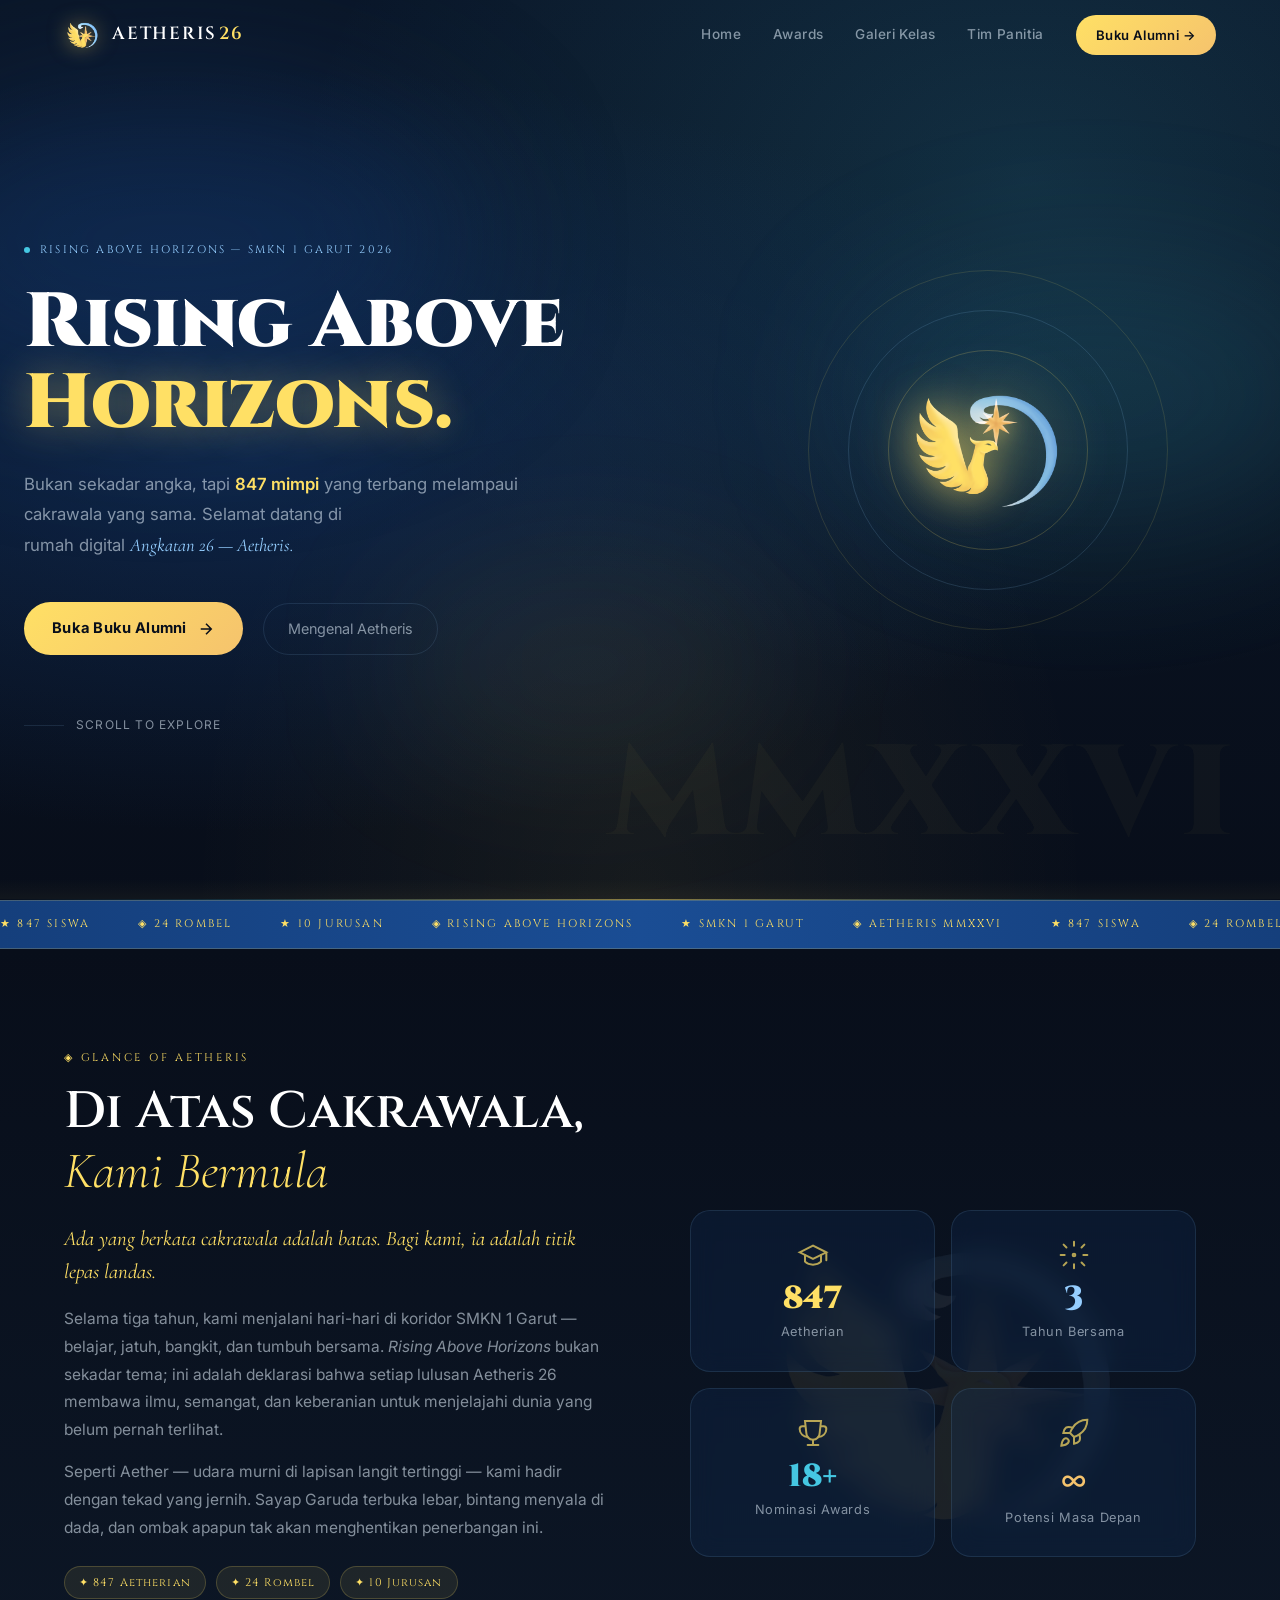
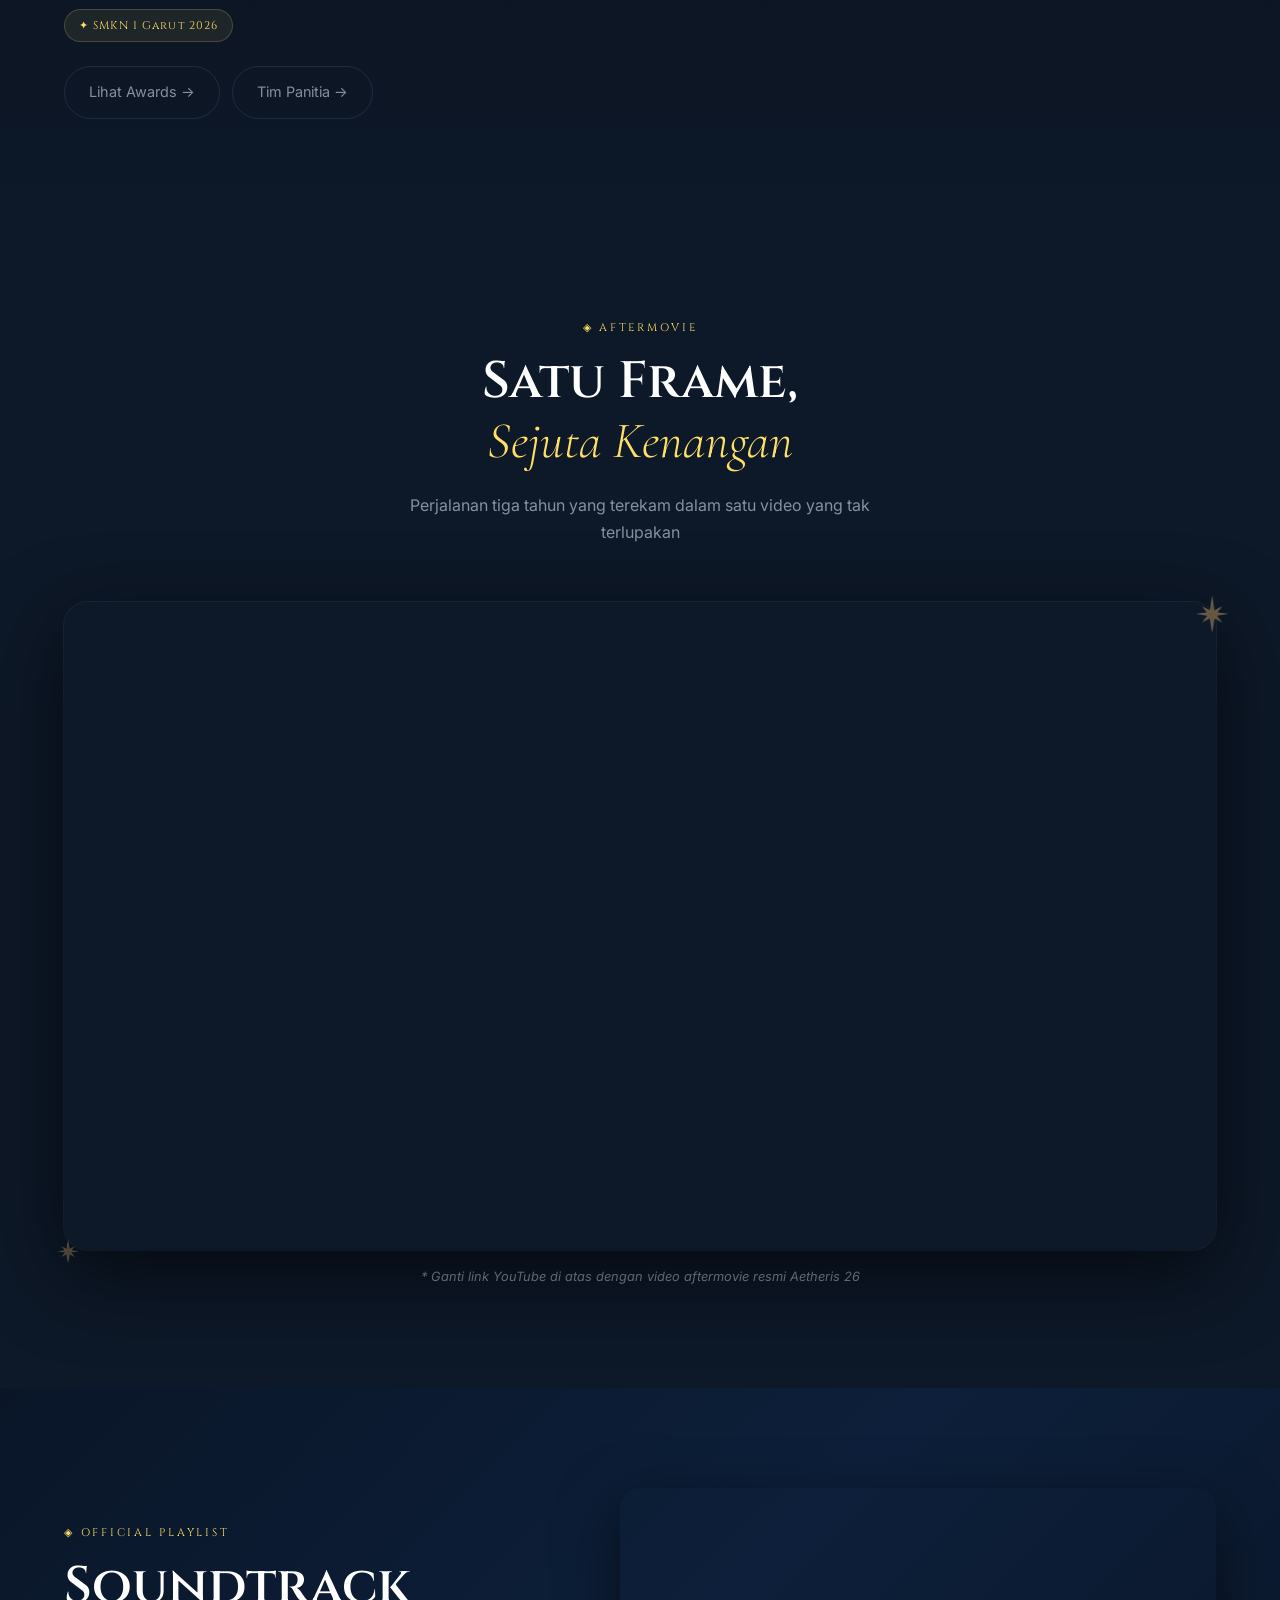
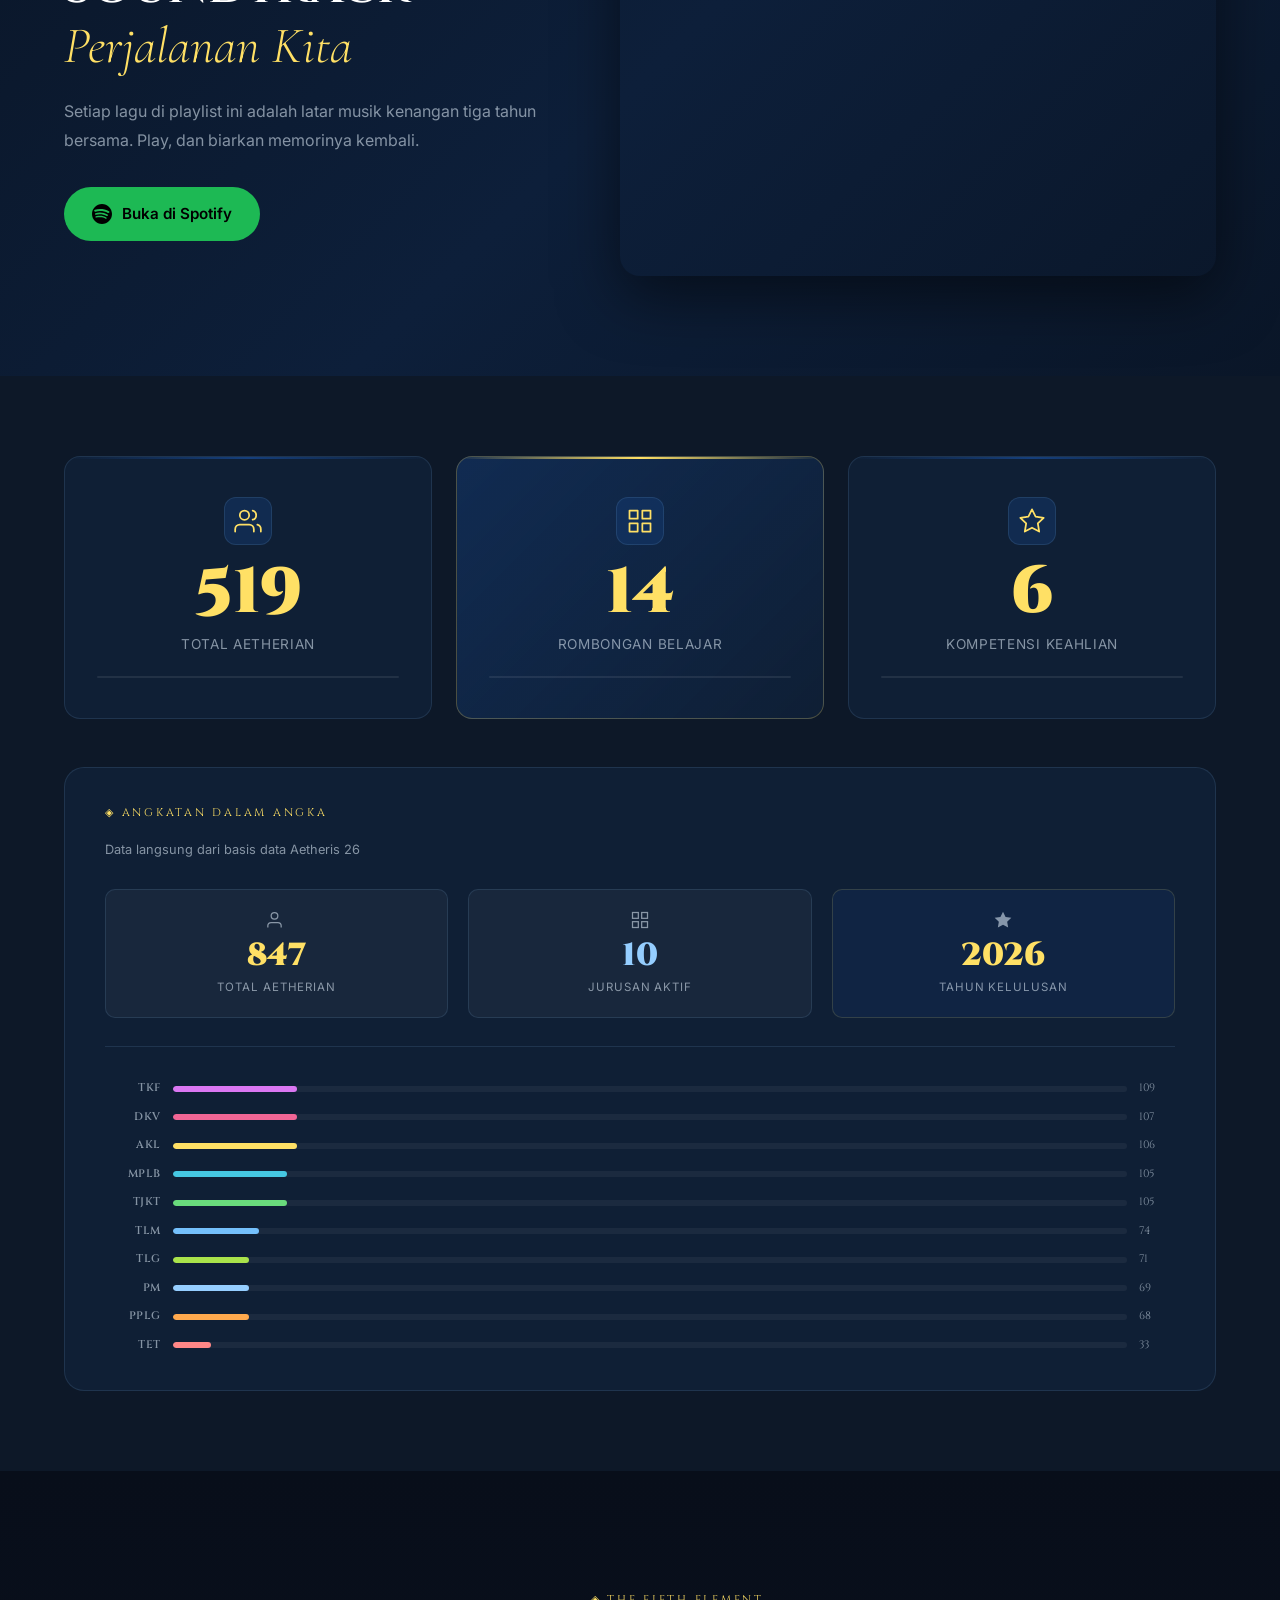
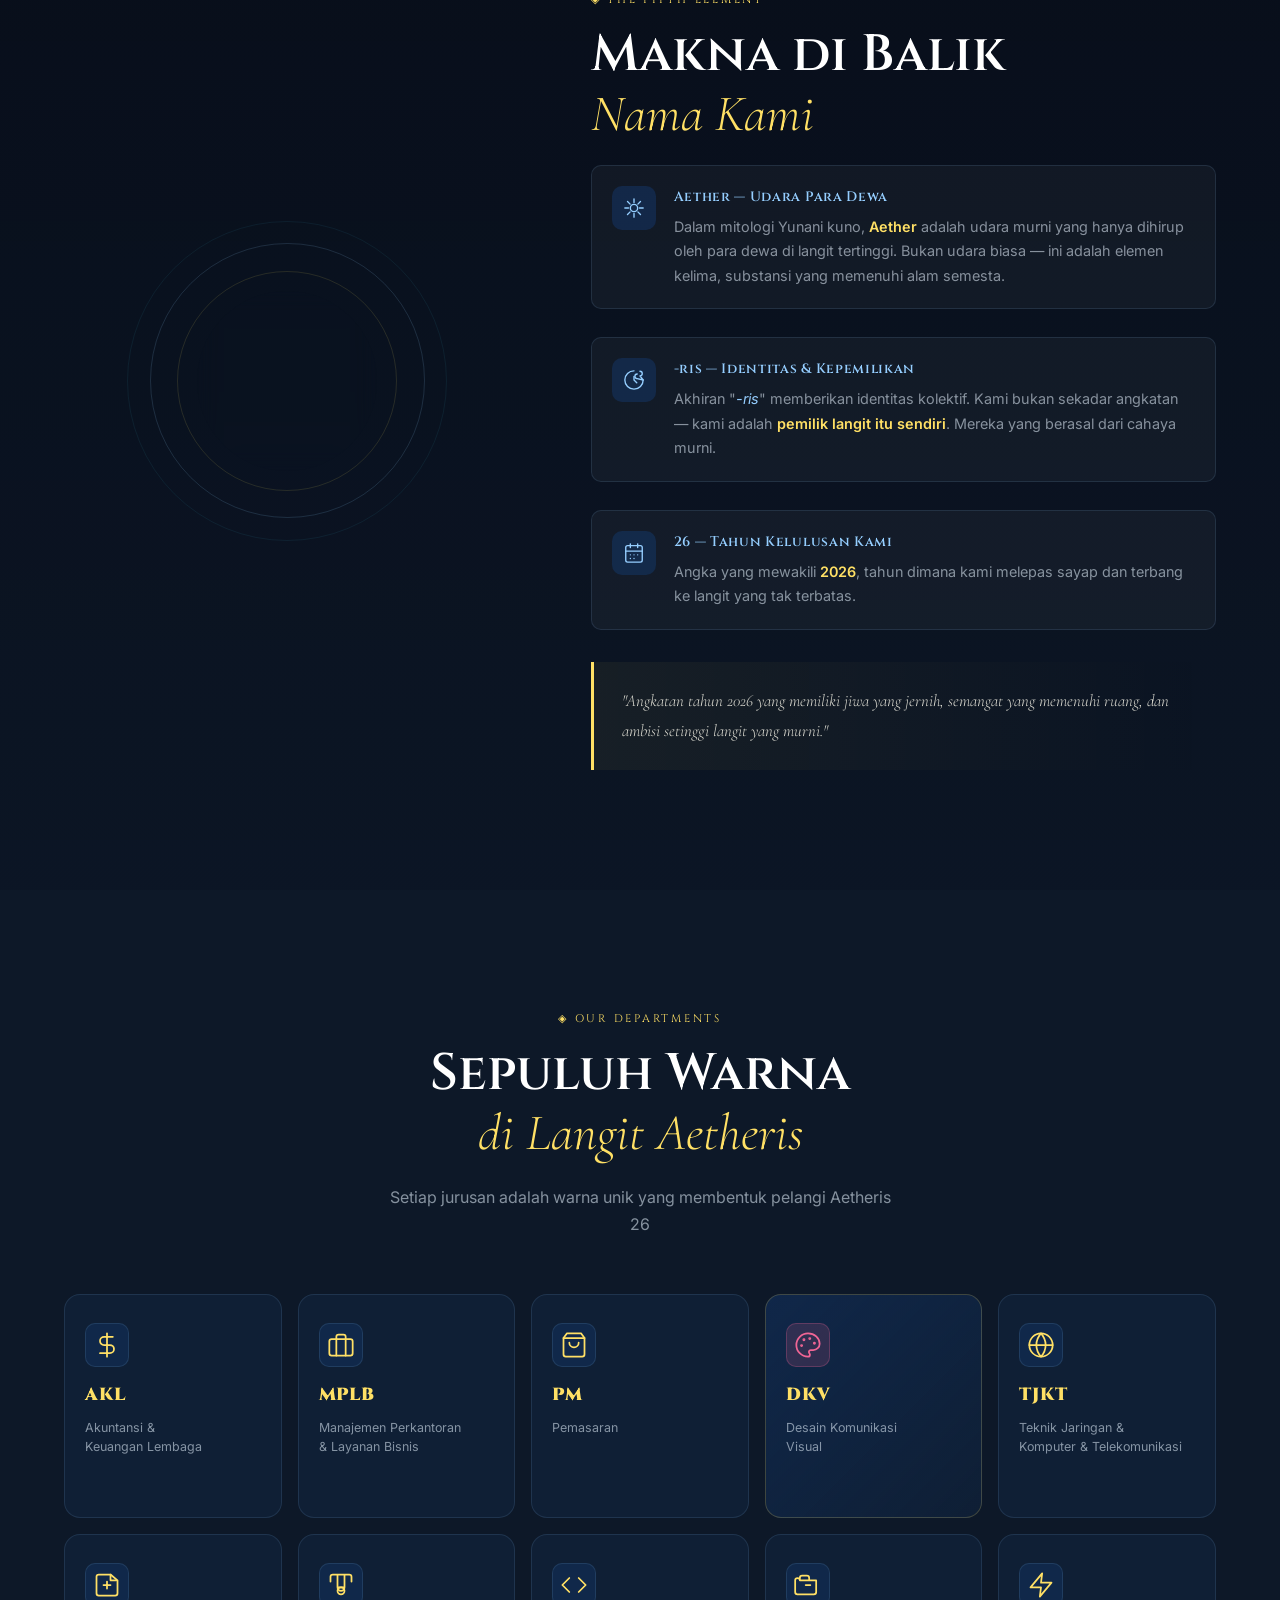
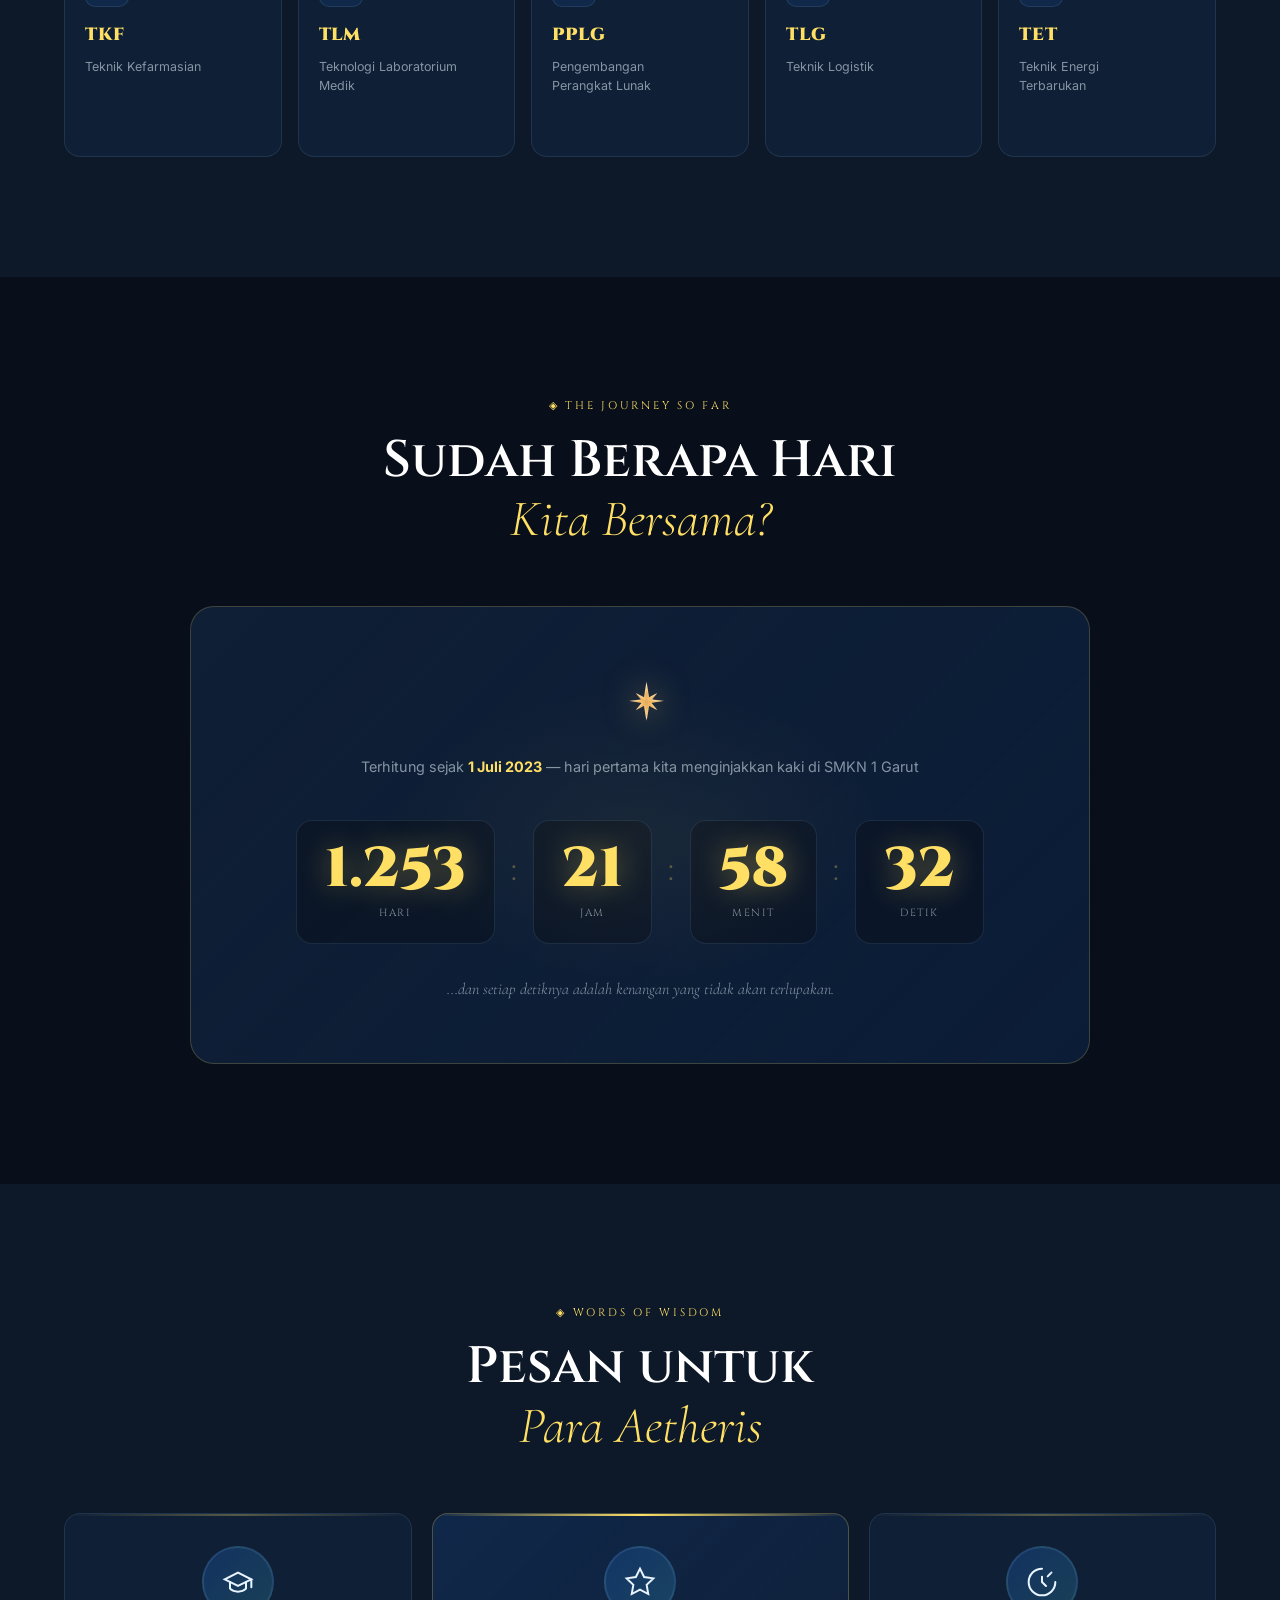
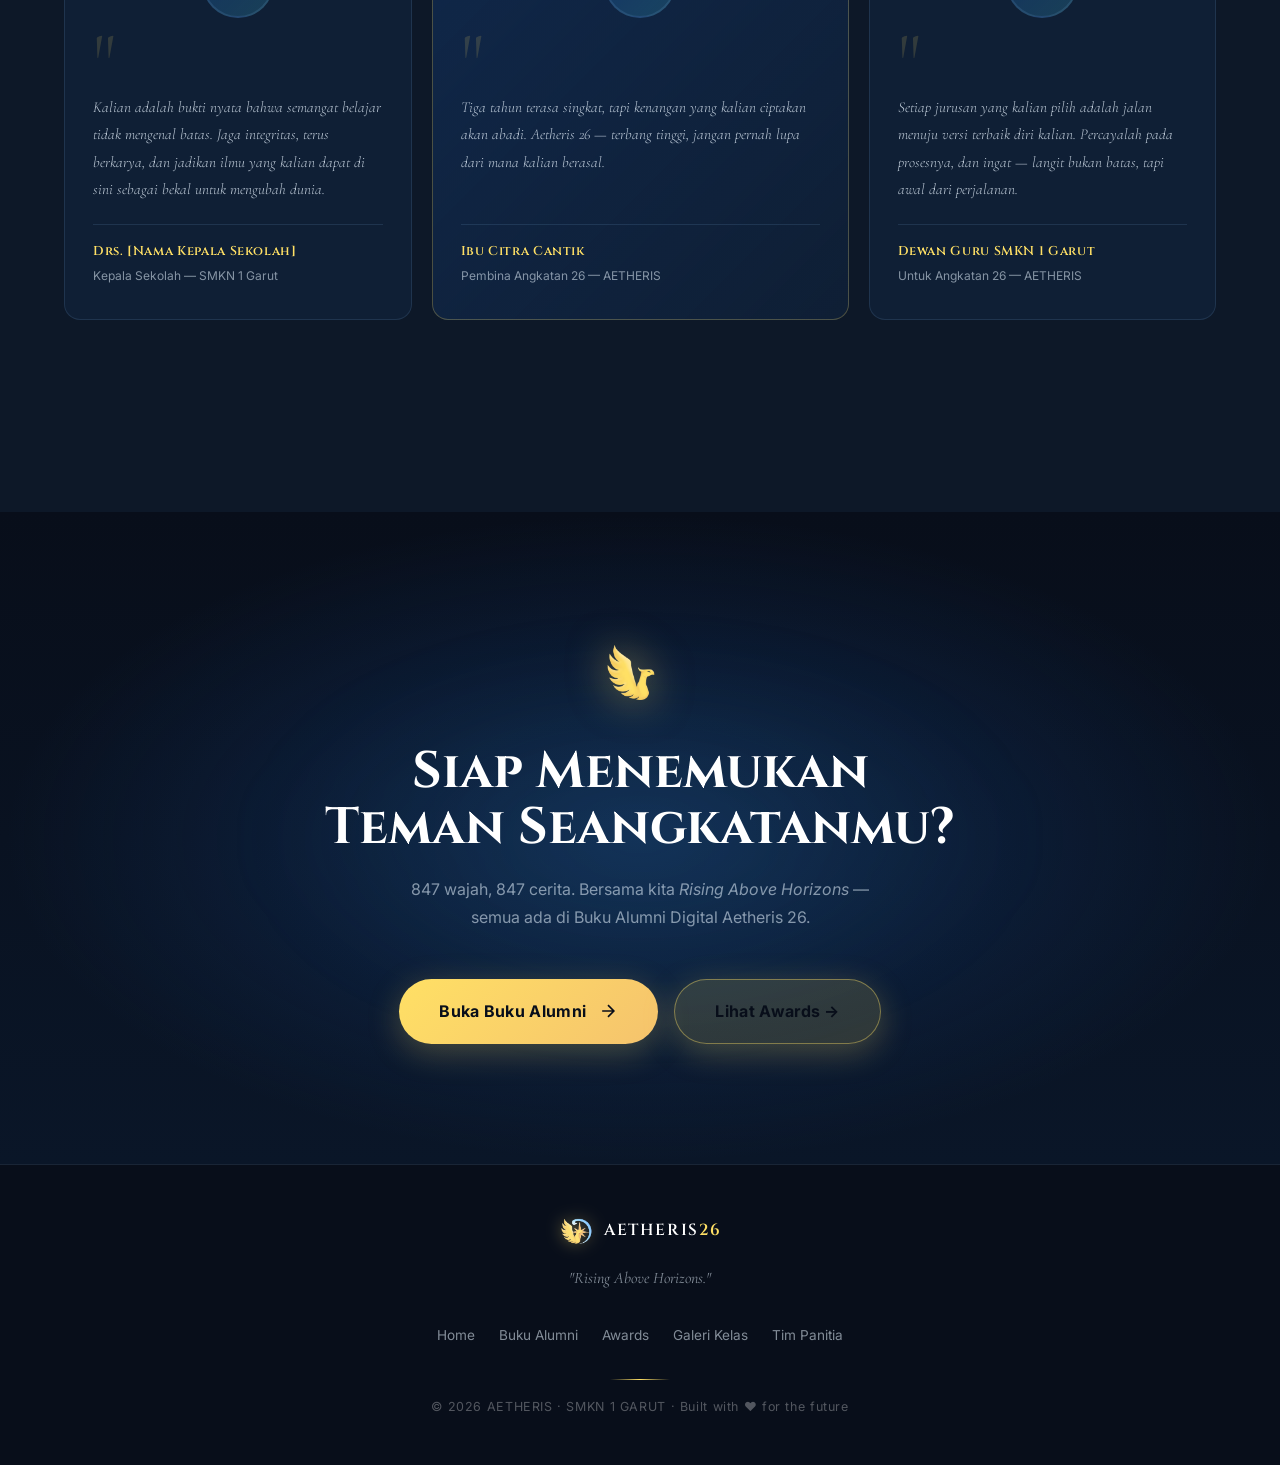
==== commit 848c36e1: "Update index.html" ====
--- a/index.html
+++ b/index.html
@@ -715,11 +715,35 @@
     .spotify-player { border-radius: 20px; overflow: hidden; box-shadow: 0 20px 60px rgba(0,0,0,0.5); }
 
     /* ===== RESPONSIVE ===== */
+
+    /* ===== MOBILE FIXES ===== */
     @media (max-width: 768px) {
-        .glance-layout, .spotify-layout { grid-template-columns: 1fr; }
-        .glance-visual { order: -1; }
-        .video-deco-1, .video-deco-2 { display: none; }
+        /* Glance cards: 2-col grid stays tidy */
+        .glance-visual { grid-template-columns: 1fr 1fr; gap: 10px; padding: 12px; order: -1; }
+        .glance-card { padding: 18px 12px; }
+        .gc-num { font-size: 1.5rem; }
+        .gc-label { font-size: 0.7rem; }
+        /* Glance text */
+        .glance-lead { font-size: 1.1rem; }
+        .glance-body { font-size: 0.9rem; }
+        .glance-actions { flex-direction: column; gap: 10px; }
+        .glance-actions .btn-primary,
+        .glance-actions .btn-ghost { width: 100%; justify-content: center; }
+        /* Video section */
+        .video-section { padding: 60px 0; }
+        .video-frame { border-radius: 16px; }
+        /* Spotify section */
+        .spotify-section { padding: 60px 0; }
+        .spotify-layout { gap: 36px; }
+        .btn-spotify { width: 100%; justify-content: center; }
     }
+    @media (max-width: 480px) {
+        .glance-section { padding: 60px 0; }
+        .glance-visual { grid-template-columns: 1fr 1fr; gap: 8px; padding: 8px 0; }
+        .glance-card { padding: 16px 10px; border-radius: 14px; }
+        .gc-num { font-size: 1.3rem; }
+    }
+
     </style>
 </body>
 </html>
